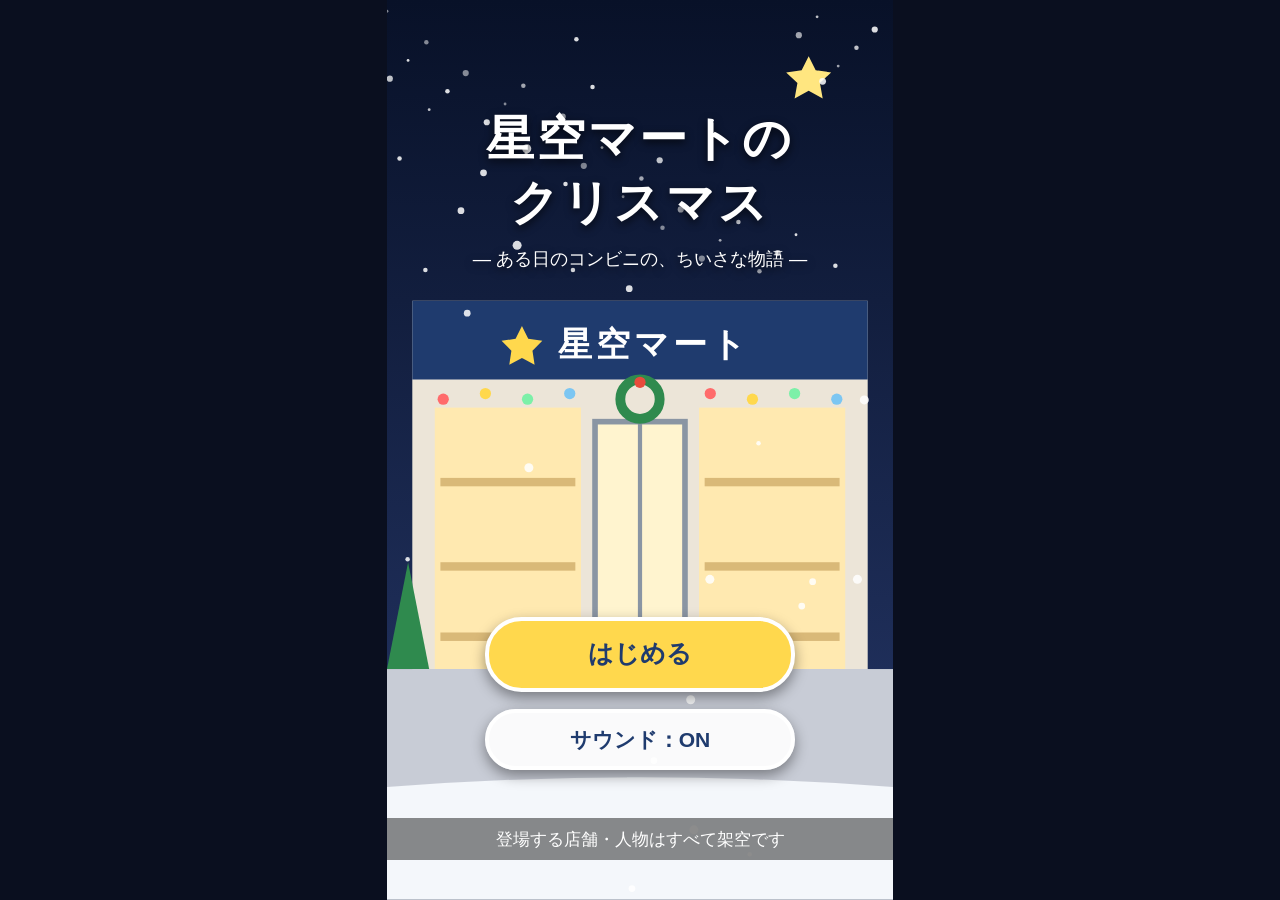
==== hoshizora-mart/index.html @ efe1dee8 "星空マートのクリスマス: retitle, fix face carry-over, add intro card and close-up screens - Retitle the game to" ====
<!DOCTYPE html>
<html lang="ja">
<head>
<meta charset="UTF-8">
<meta name="viewport" content="width=device-width, initial-scale=1.0, maximum-scale=1.0, user-scalable=no">
<title>星空マートのクリスマス</title>
<style>
  * { box-sizing: border-box; -webkit-tap-highlight-color: transparent; }
  html, body { margin: 0; height: 100%; background: #0a0f1f; overflow: hidden; }
  body {
    display: flex; align-items: center; justify-content: center;
    font-family: "Hiragino Maru Gothic ProN", "Hiragino Sans", "Noto Sans JP", "Yu Gothic", "Meiryo", sans-serif;
    -webkit-user-select: none; user-select: none; touch-action: manipulation;
  }
  /* 9:16 のステージ。--u は「ステージ幅360を1とした単位」 */
  #stage {
    position: relative; overflow: hidden; background: #000;
    width: var(--w, 360px); height: calc(var(--w, 360px) * 16 / 9);
    --u: calc(var(--w, 360px) / 360);
    color: #2a2a2a;
  }
  .layer { position: absolute; inset: 0; width: 100%; height: 100%; }
  svg.layer { display: block; }
  #chars g.ch { transition: opacity .25s, filter .25s; }
  #chars g.ch.dim { filter: brightness(.72); }
  #chars g.ch.enter { animation: chIn .35s ease-out; }
  @keyframes chIn { from { opacity: 0; transform: translateY(12px); } }
  #chars.shake { animation: shake .4s; }
  @keyframes shake { 0%,100%{transform:translateX(0)} 20%{transform:translateX(-6px)} 40%{transform:translateX(6px)} 60%{transform:translateX(-4px)} 80%{transform:translateX(4px)} }

  /* 上部ボタン */
  #topbar {
    position: absolute; top: calc(var(--u) * 8); right: calc(var(--u) * 8);
    display: flex; gap: calc(var(--u) * 6); z-index: 20;
  }
  .tbtn {
    font: inherit; font-size: calc(var(--u) * 12); font-weight: bold;
    padding: calc(var(--u) * 6) calc(var(--u) * 10); border-radius: calc(var(--u) * 14);
    border: calc(var(--u) * 2) solid rgba(255,255,255,.85); background: rgba(20,32,64,.72); color: #fff;
    cursor: pointer; white-space: nowrap;
  }
  .tbtn.off { opacity: .6; }

  /* 受け取りまでの時計 */
  #clock {
    position: absolute; top: calc(var(--u) * 8); left: calc(var(--u) * 8); z-index: 19;
    background: rgba(255,255,255,.94); border: calc(var(--u) * 3) solid #c0392b; border-radius: calc(var(--u) * 10);
    padding: calc(var(--u) * 4) calc(var(--u) * 10); text-align: center; display: none;
    box-shadow: 0 calc(var(--u) * 3) calc(var(--u) * 8) rgba(0,0,0,.35);
  }
  #clock .now { font-size: calc(var(--u) * 22); font-weight: bold; color: #222; line-height: 1.1; font-variant-numeric: tabular-nums; }
  #clock .left { font-size: calc(var(--u) * 11); color: #c0392b; font-weight: bold; white-space: nowrap; }
  #clock.tick { animation: tick .5s; }
  @keyframes tick { 50% { transform: scale(1.12); } }
  #clock.urgent { animation: urgent 1s infinite; }
  @keyframes urgent { 50% { background: #ffe1dc; } }

  /* テキストボックス */
  #textbox {
    position: absolute; left: calc(var(--u) * 10); right: calc(var(--u) * 10); bottom: calc(var(--u) * 12);
    height: calc(var(--u) * 168); z-index: 10;
    background: rgba(255,253,247,.96); border: calc(var(--u) * 3) solid #1f3b6e; border-radius: calc(var(--u) * 14);
    padding: calc(var(--u) * 22) calc(var(--u) * 16) calc(var(--u) * 12);
    box-shadow: 0 calc(var(--u) * 4) calc(var(--u) * 12) rgba(0,0,0,.35);
  }
  #name {
    position: absolute; top: calc(var(--u) * -16); left: calc(var(--u) * 12);
    background: #1f3b6e; color: #fff; font-weight: bold; font-size: calc(var(--u) * 14);
    padding: calc(var(--u) * 4) calc(var(--u) * 14); border-radius: calc(var(--u) * 10);
    max-width: calc(var(--u) * 300); white-space: nowrap; overflow: hidden;
  }
  #name:empty { display: none; }
  #text {
    font-size: calc(var(--u) * 15.5); line-height: 1.68; height: 100%; overflow: hidden;
    line-break: strict; overflow-wrap: anywhere; white-space: pre-wrap;
  }
  #text.narr { color: #3a3f55; }
  #next {
    position: absolute; right: calc(var(--u) * 12); bottom: calc(var(--u) * 8);
    width: 0; height: 0; border-left: calc(var(--u) * 7) solid transparent; border-right: calc(var(--u) * 7) solid transparent;
    border-top: calc(var(--u) * 10) solid #1f3b6e; animation: bob 1s infinite; display: none;
  }
  @keyframes bob { 50% { transform: translateY(calc(var(--u) * 4)); } }

  /* 選択肢 */
  #choices {
    position: absolute; inset: 0; z-index: 15; display: none;
    flex-direction: column; align-items: center; justify-content: center; gap: calc(var(--u) * 16);
    background: rgba(10,15,31,.45); padding-bottom: calc(var(--u) * 150);
  }
  .choice {
    font: inherit; font-size: calc(var(--u) * 16); font-weight: bold; width: calc(var(--u) * 290);
    padding: calc(var(--u) * 14) calc(var(--u) * 12); border-radius: calc(var(--u) * 14);
    background: #fffdf7; color: #1f3b6e; border: calc(var(--u) * 3) solid #1f3b6e; cursor: pointer;
    box-shadow: 0 calc(var(--u) * 4) 0 #1f3b6e;
  }
  .choice:active { transform: translateY(calc(var(--u) * 3)); box-shadow: 0 calc(var(--u) * 1) 0 #1f3b6e; }
  .choice-q {
    color: #fff; font-size: calc(var(--u) * 14); font-weight: bold; text-shadow: 0 1px 3px #000;
    width: calc(var(--u) * 300); text-align: center;
  }

  /* 幕タイトル・エンド */
  #card {
    position: absolute; inset: 0; z-index: 16; display: none;
    flex-direction: column; align-items: center; justify-content: center; text-align: center;
    background: radial-gradient(circle at 50% 40%, #22345f, #0a0f1f 75%); color: #fff;
  }
  #card .act { font-size: calc(var(--u) * 30); font-weight: bold; letter-spacing: .2em; }
  #card .sub { margin-top: calc(var(--u) * 14); font-size: calc(var(--u) * 16); color: #ffe39a; width: calc(var(--u) * 320); }
  #card .hint { position: absolute; bottom: calc(var(--u) * 40); font-size: calc(var(--u) * 12); color: #aab; }
  #card .star { font-size: calc(var(--u) * 26); color: #ffd84d; margin-bottom: calc(var(--u) * 12); }
  #card .btn { margin-top: calc(var(--u) * 30); }
  #card .tag { width: calc(var(--u) * 220); margin-bottom: calc(var(--u) * 26); }
  #card .intro { font-size: calc(var(--u) * 19); font-weight: bold; width: calc(var(--u) * 320); line-height: 1.6; }
  #view.enter { animation: viewIn .3s ease-out; }
  @keyframes viewIn { from { opacity: 0; transform: scale(.96); } }

  /* タイトル画面 */
  #title { position: absolute; inset: 0; z-index: 30; display: flex; flex-direction: column; align-items: center; }
  #title .logo {
    margin-top: calc(var(--u) * 70); text-align: center; color: #fff;
    text-shadow: 0 calc(var(--u) * 2) calc(var(--u) * 6) rgba(0,0,0,.7);
  }
  #title .logo .small { font-size: calc(var(--u) * 15); color: #ffe39a; letter-spacing: .1em; }
  #title .logo .big { font-size: calc(var(--u) * 34); font-weight: bold; margin-top: calc(var(--u) * 6); letter-spacing: .06em; }
  #title .logo .tag { font-size: calc(var(--u) * 13); margin-top: calc(var(--u) * 8); }
  #title .menu { position: absolute; bottom: calc(var(--u) * 92); display: flex; flex-direction: column; gap: calc(var(--u) * 12); align-items: center; }
  .btn {
    font: inherit; font-size: calc(var(--u) * 18); font-weight: bold; width: calc(var(--u) * 220);
    padding: calc(var(--u) * 12); border-radius: calc(var(--u) * 26);
    background: #ffd84d; color: #1f3b6e; border: calc(var(--u) * 3) solid #fff; cursor: pointer;
    box-shadow: 0 calc(var(--u) * 4) calc(var(--u) * 10) rgba(0,0,0,.4);
  }
  .btn.sub { background: rgba(255,255,255,.9); font-size: calc(var(--u) * 15); padding: calc(var(--u) * 9); }
  #title .notice {
    position: absolute; bottom: calc(var(--u) * 28); left: 0; right: 0; text-align: center;
    color: #fff; font-size: calc(var(--u) * 12); background: rgba(0,0,0,.45); padding: calc(var(--u) * 7) 0;
  }

  /* ログ・メニュー */
  .overlay {
    position: absolute; inset: 0; z-index: 40; display: none;
    background: rgba(10,15,31,.98); color: #fff; flex-direction: column;
  }
  .overlay.show { display: flex; }
  .ov-head {
    display: flex; justify-content: space-between; align-items: center;
    padding: calc(var(--u) * 14) calc(var(--u) * 16); font-size: calc(var(--u) * 17); font-weight: bold;
    border-bottom: 1px solid rgba(255,255,255,.25);
  }
  #logList { flex: 1; overflow-y: auto; padding: calc(var(--u) * 10) calc(var(--u) * 16) calc(var(--u) * 30); -webkit-overflow-scrolling: touch; }
  .log-item { padding: calc(var(--u) * 8) 0; border-bottom: 1px dashed rgba(255,255,255,.15); font-size: calc(var(--u) * 14); line-height: 1.6; overflow-wrap: anywhere; }
  .log-item .who { color: #ffd84d; font-weight: bold; font-size: calc(var(--u) * 12); }
  .log-item.narr { color: #c9d0e6; }
  .log-item.pick { color: #8fe3b0; font-weight: bold; }
  #menuBox { flex: 1; display: flex; flex-direction: column; align-items: center; justify-content: center; gap: calc(var(--u) * 18); }
</style>
</head>
<body>
<div id="stage">
  <svg id="bg" class="layer" viewBox="0 0 360 640" preserveAspectRatio="xMidYMid slice"></svg>
  <svg id="chars" class="layer" viewBox="0 0 360 640" preserveAspectRatio="xMidYMid slice"></svg>
  <svg id="view" class="layer" viewBox="0 0 360 640" preserveAspectRatio="xMidYMid slice" style="display:none"></svg>

  <div id="clock"><div class="now">--:--</div><div class="left">受け取り 19:00 まで</div></div>

  <div id="topbar">
    <button class="tbtn" id="btnLog">ログ</button>
    <button class="tbtn" id="btnMenu">メニュー</button>
    <button class="tbtn" id="btnSound">音 ON</button>
  </div>

  <div id="textbox"><div id="name"></div><div id="text"></div><div id="next"></div></div>
  <div id="choices"></div>
  <div id="card"></div>

  <div id="title">
    <div class="logo">
      <div class="big">星空マートの<br>クリスマス</div>
      <div class="tag">— ある日のコンビニの、ちいさな物語 —</div>
    </div>
    <div class="menu">
      <button class="btn" id="btnStart">はじめる</button>
      <button class="btn sub" id="btnSoundTitle">サウンド：ON</button>
    </div>
    <div class="notice">登場する店舗・人物はすべて架空です</div>
  </div>

  <div class="overlay" id="logView">
    <div class="ov-head"><span>会話ログ</span><button class="tbtn" id="btnLogClose">閉じる</button></div>
    <div id="logList"></div>
  </div>
  <div class="overlay" id="menuView">
    <div class="ov-head"><span>メニュー</span><button class="tbtn" id="btnMenuClose">閉じる</button></div>
    <div id="menuBox">
      <button class="btn" id="btnRestart">最初から</button>
      <button class="btn" id="btnToTitle">タイトルへ</button>
    </div>
  </div>
</div>

<script>
'use strict';
/* =========================================================
   サウンド（WebAudio）。使えない環境では何もしない。
   ========================================================= */
const Sound = (() => {
  let ctx = null, master = null, bgmBus = null, sfxBus = null;
  let enabled = true, cur = null, timer = null, nextT = 0, step = 0;
  const mtof = m => 440 * Math.pow(2, (m - 69) / 12);

  function init() {
    try {
      if (!ctx) {
        const AC = window.AudioContext || window.webkitAudioContext;
        if (!AC) return;
        ctx = new AC();
        master = ctx.createGain(); master.gain.value = enabled ? 0.8 : 0; master.connect(ctx.destination);
        bgmBus = ctx.createGain(); bgmBus.gain.value = 0.32; bgmBus.connect(master);
        sfxBus = ctx.createGain(); sfxBus.gain.value = 0.6; sfxBus.connect(master);
      }
      if (ctx.state === 'suspended') ctx.resume().catch(() => {});
    } catch (e) { ctx = null; }
  }
  function tone(f, t, dur, type, vol, bus, slide) {
    if (!ctx) return;
    try {
      const o = ctx.createOscillator(), g = ctx.createGain();
      o.type = type || 'sine'; o.frequency.setValueAtTime(f, t);
      if (slide) o.frequency.exponentialRampToValueAtTime(Math.max(30, f * slide), t + dur);
      g.gain.setValueAtTime(0.0001, t);
      g.gain.exponentialRampToValueAtTime(vol || 0.2, t + 0.008);
      g.gain.exponentialRampToValueAtTime(0.0001, t + dur);
      o.connect(g); g.connect(bus || sfxBus); o.start(t); o.stop(t + dur + 0.05);
    } catch (e) {}
  }
  // ベル風の音（基音＋倍音）
  function bell(m, t, dur, vol, bus) {
    tone(mtof(m), t, dur, 'sine', vol, bus);
    tone(mtof(m) * 2.01, t, dur * 0.5, 'sine', vol * 0.35, bus);
  }

  /* BGM：8分音符単位のループ。mel=メロディ, bass=ベース（MIDI番号, null=休符） */
  const C = 60;
  const BGM = {
    title: { bpm: 84, inst: 'bell',
      mel:  [76,79,84,79, 76,79,84,79, 76,81,84,81, 76,81,84,81, 77,81,84,81, 74,77,81,77, 74,79,83,79, 71,74,79,74],
      bass: [48,null,null,null,55,null,null,null, 45,null,null,null,52,null,null,null, 41,null,null,null,50,null,null,null, 43,null,null,null,47,null,null,null] },
    shop: { bpm: 112, inst: 'pluck',
      mel:  [72,null,76,79, 77,76,74,null, 72,null,76,79, 81,null,79,null, 77,null,81,84, 83,81,79,null, 77,76,74,72, 74,null,null,null],
      bass: [48,null,55,null,48,null,55,null, 45,null,52,null,45,null,52,null, 41,null,48,null,41,null,48,null, 43,null,50,null,43,null,47,null] },
    busy: { bpm: 140, inst: 'pluck',
      mel:  [79,77,76,77, 79,null,79,null, 77,76,74,76, 77,null,77,null, 76,74,72,74, 76,79,84,null, 83,81,79,77, 76,74,72,null],
      bass: [48,55,48,55,48,55,48,55, 43,50,43,50,43,50,43,50, 45,52,45,52,41,48,41,48, 43,50,43,50,48,55,48,null] },
    tense: { bpm: 96, inst: 'tick',
      mel:  [81,null,null,null,null,null,80,null, 81,null,null,null,null,null,76,null, 77,null,null,null,null,null,76,null, 74,null,null,null,76,null,null,null],
      bass: [45,45,45,45,45,45,45,45, 41,41,41,41,41,41,41,41, 38,38,38,38,38,38,38,38, 40,40,40,40,40,40,40,40] },
    eve: { bpm: 76, inst: 'bell',
      mel:  [76,null,79,81, 79,null,76,null, 74,null,72,74, 76,null,null,null, 77,null,81,84, 83,null,81,79, 77,null,74,76, 72,null,null,null],
      bass: [48,null,55,null,52,null,55,null, 43,null,50,null,48,null,55,null, 41,null,48,null,45,null,52,null, 43,null,50,null,48,null,55,null] }
  };
  function playStep(b, i, t, len) {
    const m = b.mel[i % b.mel.length], ba = b.bass[i % b.bass.length];
    if (m != null) {
      if (b.inst === 'bell') bell(m, t, len * 3, 0.16, bgmBus);
      else if (b.inst === 'tick') tone(mtof(m), t, len * 1.5, 'triangle', 0.10, bgmBus);
      else tone(mtof(m), t, len * 1.2, 'triangle', 0.16, bgmBus);
    }
    if (ba != null) {
      if (b.inst === 'tick') tone(mtof(ba), t, len * 0.6, 'square', 0.05, bgmBus);
      else tone(mtof(ba), t, len * 1.8, 'sine', 0.22, bgmBus);
    }
  }
  function sched() {
    if (!ctx || !cur) return;
    const b = BGM[cur], len = 60 / b.bpm / 2;
    while (nextT < ctx.currentTime + 0.2) { playStep(b, step, nextT, len); step++; nextT += len; }
  }
  function bgm(name) {
    if (name === cur) return;
    cur = name || null; step = 0;
    if (timer) { clearInterval(timer); timer = null; }
    if (!ctx || !cur) return;
    nextT = ctx.currentTime + 0.1;
    timer = setInterval(sched, 40);
  }
  function se(name) {
    if (!ctx || !enabled) return;
    const t = ctx.currentTime + 0.01;
    switch (name) {
      case 'click': tone(1046, t, 0.06, 'sine', 0.15); break;
      case 'door': bell(88, t, 0.6, 0.22); bell(84, t + 0.32, 0.9, 0.22); break;
      case 'beep': tone(1760, t, 0.08, 'square', 0.06); break;
      case 'ok': tone(1318, t, 0.09, 'square', 0.06); tone(1760, t + 0.11, 0.16, 'square', 0.06); break;
      case 'phone':
        for (let r = 0; r < 2; r++) for (let k = 0; k < 10; k++)
          tone(k % 2 ? 1320 : 1100, t + r * 0.7 + k * 0.045, 0.045, 'triangle', 0.10);
        break;
      case 'shock': tone(220, t, 0.6, 'sawtooth', 0.12, null, 0.35); tone(110, t, 0.7, 'sine', 0.25, null, 0.5); break;
      case 'bell': [84, 88, 91, 96].forEach((m, k) => bell(m, t + k * 0.09, 0.8, 0.14)); break;
      case 'car': tone(90, t, 0.9, 'sawtooth', 0.06, null, 1.6); break;
    }
  }
  function setEnabled(v) {
    enabled = v;
    if (master) try { master.gain.setTargetAtTime(v ? 0.8 : 0, ctx.currentTime, 0.05); } catch (e) {}
  }
  return { init, bgm, se, setEnabled, get enabled() { return enabled; } };
})();

/* =========================================================
   絵（SVG）。キャラクターは丸い頭＋丸みのある胴体の人形。
   ========================================================= */
const ART = (() => {
  const INK = '#2b2b2b';
  // 表情：目と口だけ。（焦りのみ汗のしずくを添える）
  function face(f) {
    const E = (x, r) => `<circle cx="${x}" cy="-6" r="${r}" fill="${INK}"/>`;
    const W = (x, r, p) => `<circle cx="${x}" cy="-6" r="${r}" fill="#fff" stroke="${INK}" stroke-width="2.5"/><circle cx="${x}" cy="-5" r="${p}" fill="${INK}"/>`;
    switch (f) {
      case 'smile': return `<path d="M-26,-4 Q-18,-14 -10,-4 M10,-4 Q18,-14 26,-4" fill="none" stroke="${INK}" stroke-width="4" stroke-linecap="round"/>
        <path d="M-13,11 Q0,30 13,11 Z" fill="#c4544c" stroke="${INK}" stroke-width="2.5" stroke-linejoin="round"/>`;
      case 'aseri': return W(-18, 8, 3) + W(18, 8, 3) +
        `<path d="M-12,18 l4,-4 l4,4 l4,-4 l4,4 l4,-4 l4,4" fill="none" stroke="${INK}" stroke-width="3" stroke-linecap="round" stroke-linejoin="round"/>
         <path d="M44,-30 q-8,12 -6,16 a6,6 0 0 0 12,0 q2,-4 -6,-16 Z" fill="#8fd3ff" stroke="#3b8fc4" stroke-width="1.5"/>`;
      case 'komari': return `<ellipse cx="-18" cy="-3" rx="5" ry="4.5" fill="${INK}"/><ellipse cx="18" cy="-3" rx="5" ry="4.5" fill="${INK}"/>
        <path d="M-10,20 Q0,12 10,20" fill="none" stroke="${INK}" stroke-width="3.5" stroke-linecap="round"/>`;
      case 'naki': return `<path d="M-26,-8 Q-18,0 -10,-8 M10,-8 Q18,0 26,-8" fill="none" stroke="${INK}" stroke-width="4" stroke-linecap="round"/>
        <rect x="-21" y="-3" width="6" height="22" rx="3" fill="#7cc6f2"/><rect x="15" y="-3" width="6" height="22" rx="3" fill="#7cc6f2"/>
        <path d="M-11,22 Q0,8 11,22 Z" fill="#c4544c" stroke="${INK}" stroke-width="2.5" stroke-linejoin="round"/>`;
      case 'odoroki': return W(-18, 9, 3.5) + W(18, 9, 3.5) +
        `<ellipse cx="0" cy="17" rx="6.5" ry="8.5" fill="#c4544c" stroke="${INK}" stroke-width="2.5"/>`;
      default: return E(-18, 5.5) + E(18, 5.5) +
        `<path d="M-8,14 Q0,20 8,14" fill="none" stroke="${INK}" stroke-width="3.5" stroke-linecap="round"/>`;
    }
  }
  const UNI = '#2b7f8e', UNI_D = '#1f6170';
  // 制服（星空マートのベスト）
  const uniform = (tag) => `<rect x="-55" y="-215" width="110" height="138" rx="30" fill="#fdfdfd"/>
    <path d="M-55,-185 Q-55,-215 -25,-215 L-12,-215 L-6,-150 L6,-150 L12,-215 L25,-215 Q55,-215 55,-185 L55,-107 Q55,-77 25,-77 L-25,-77 Q-55,-77 -55,-107 Z" fill="${UNI}"/>
    <path d="M-34,-176 l3,6 6,1 -4.5,4 1,6 -5.5,-3 -5.5,3 1,-6 -4.5,-4 6,-1 Z" fill="#ffd84d"/>
    ${tag ? `<rect x="10" y="-182" width="34" height="16" rx="4" fill="#fff"/><text x="27" y="-170" font-size="11" text-anchor="middle" font-weight="bold" fill="${UNI_D}">${tag}</text>` : ''}`;
  const C = {
    senpai: { skin: '#f1c7a0', name: '先輩',
      body: () => uniform(''), sleeve: UNI, pants: '#3b3f4a',
      hair: `<path d="M-57,-266 C-62,-334 62,-334 57,-266 C50,-290 30,-300 4,-296 C-20,-300 -46,-292 -57,-266 Z" fill="#4a3426"/>
             <path d="M4,-296 C12,-286 30,-282 48,-284" fill="none" stroke="#33231a" stroke-width="3" stroke-linecap="round"/>` },
    min: { skin: '#e2b48a', name: 'ミン',
      body: () => uniform('ミン') + `<rect x="14" y="-162" width="26" height="12" rx="3" fill="#ffd84d"/><text x="27" y="-153" font-size="7.5" text-anchor="middle" font-weight="bold" fill="#5a4a00">研修中</text>`, sleeve: UNI, pants: '#3b3f4a',
      hair: `<path d="M-58,-262 C-64,-338 64,-338 58,-262 C54,-276 50,-284 44,-288 C36,-280 28,-282 22,-292 C14,-282 4,-284 -2,-294 C-10,-282 -22,-284 -28,-292 C-34,-282 -46,-282 -58,-262 Z" fill="#1d1d24"/>` },
    tencho: { skin: '#efc196', name: '店長',
      body: () => uniform('店長'), sleeve: UNI, pants: '#2f333c',
      hair: `<path d="M-57,-268 C-60,-322 60,-322 57,-268 C52,-284 44,-294 30,-300 C10,-306 -10,-306 -30,-300 C-44,-294 -52,-284 -57,-268 Z" fill="#8a8d93"/>` },
    chiku: { skin: '#eabf98', name: '地区担当',
      body: () => `<rect x="-55" y="-215" width="110" height="138" rx="30" fill="#2c3e66"/>
        <path d="M-16,-215 L0,-170 L16,-215 Z" fill="#fff"/><path d="M-4,-205 L4,-205 L6,-160 L0,-152 L-6,-160 Z" fill="#c0392b"/>
        <rect x="18" y="-190" width="22" height="5" rx="2" fill="#dfe6f2"/>`,
      sleeve: '#2c3e66', pants: '#24324f',
      hair: `<path d="M-57,-266 C-60,-330 60,-330 57,-266 C50,-292 20,-304 -10,-300 C-34,-296 -50,-286 -57,-266 Z" fill="#2a221d"/>` },
    owner: { skin: '#f3cfae', name: 'オーナー',
      body: () => `<rect x="-58" y="-215" width="116" height="140" rx="32" fill="#d23a3a"/>
        <rect x="-8" y="-215" width="16" height="140" fill="#fff" opacity=".95"/>
        <rect x="-58" y="-112" width="116" height="16" fill="#2b2b2b"/><rect x="-12" y="-114" width="24" height="20" rx="3" fill="#ffd84d"/>`,
      sleeve: '#d23a3a', cuff: '#fff', pants: '#d23a3a',
      // 白いひげは口の下（あご）だけ
      under: `<path d="M-50,-250 C-52,-200 -20,-188 0,-188 C20,-188 52,-200 50,-250 C40,-226 20,-222 0,-222 C-20,-222 -40,-226 -50,-250 Z" fill="#fafafa" stroke="#ddd" stroke-width="2"/>`,
      hair: `<path d="M-60,-292 C-50,-350 30,-366 70,-330 C80,-322 84,-306 82,-290 L60,-298 Z" fill="#d23a3a"/>
             <circle cx="84" cy="-288" r="11" fill="#fff"/>
             <rect x="-62" y="-306" width="124" height="22" rx="11" fill="#fff"/>` },
    parent: { skin: '#f2c8a4', name: 'お客さん',
      body: () => `<rect x="-55" y="-215" width="110" height="138" rx="30" fill="#c9a77c"/>
        <rect x="-40" y="-222" width="80" height="22" rx="11" fill="#b8423e"/><rect x="18" y="-206" width="16" height="40" rx="7" fill="#b8423e"/>
        <circle cx="0" cy="-160" r="4" fill="#8a6a45"/><circle cx="0" cy="-130" r="4" fill="#8a6a45"/>`,
      sleeve: '#c9a77c', pants: '#55505a',
      hair: `<path d="M-60,-240 C-70,-340 70,-340 60,-240 C58,-262 54,-282 44,-292 C20,-300 -20,-300 -44,-292 C-54,-282 -58,-262 -60,-240 Z" fill="#6b4630"/>` },
    child: { skin: '#f6d2b0', name: '子ども', scale: 0.74,
      body: () => `<rect x="-55" y="-215" width="110" height="138" rx="30" fill="#f2b632"/>
        <circle cx="-2" cy="-170" r="5" fill="#fff"/><circle cx="-2" cy="-140" r="5" fill="#fff"/>`,
      sleeve: '#f2b632', pants: '#4f6fa8',
      hair: `<path d="M-58,-276 C-58,-342 58,-342 58,-276 Z" fill="#3e9b6a"/>
             <rect x="-60" y="-288" width="120" height="18" rx="9" fill="#fff" opacity=".9"/>
             <circle cx="0" cy="-334" r="13" fill="#fff"/>` }
  };
  function doll(id, f) {
    const c = C[id];
    const cuff = c.cuff ? `<rect x="-80" y="-128" width="30" height="12" rx="6" fill="${c.cuff}"/><rect x="50" y="-128" width="30" height="12" rx="6" fill="${c.cuff}"/>` : '';
    return `
      <rect x="-40" y="-92" width="34" height="92" rx="16" fill="${c.pants}"/>
      <rect x="6" y="-92" width="34" height="92" rx="16" fill="${c.pants}"/>
      <rect x="-80" y="-206" width="30" height="96" rx="15" fill="${c.sleeve}"/>
      <rect x="50" y="-206" width="30" height="96" rx="15" fill="${c.sleeve}"/>
      ${cuff}
      <circle cx="-65" cy="-106" r="16" fill="${c.skin}"/><circle cx="65" cy="-106" r="16" fill="${c.skin}"/>
      ${c.body()}
      <ellipse cx="0" cy="-266" rx="57" ry="53" fill="${c.skin}"/>
      ${c.under || ''}
      <g transform="translate(0,-262)">${face(f)}</g>
      ${c.hair}`;
  }

  /* ---------- 背景 ---------- */
  const deco = `<path d="M0,72 Q45,96 90,72 T180,72 T270,72 T360,72" fill="none" stroke="#2f8a4e" stroke-width="9" stroke-linecap="round"/>
    ${[20, 70, 120, 170, 220, 270, 320].map((x, i) => `<circle cx="${x}" cy="${78 + (i % 2) * 8}" r="6" fill="${['#e74c3c', '#ffd84d', '#ffffff'][i % 3]}"/>`).join('')}`;
  const banner = `<rect x="0" y="0" width="360" height="58" fill="#1f3b6e"/>
    <path d="M22,18 l4,8 9,1 -6.5,6 1.5,9 -8,-4.5 -8,4.5 1.5,-9 -6.5,-6 9,-1 Z" fill="#ffd84d"/>
    <text x="40" y="37" font-size="17" font-weight="bold" fill="#fff" letter-spacing="1">星空マート</text>`;
  function products(y) {
    let s = '', x = 22, k = 0;
    const cols = ['#e86a5a', '#f2b632', '#5aa9e6', '#7cc47c', '#c88fd8', '#f5f0e6', '#ff9f6b'];
    while (x < 330) { const w = 18 + (k * 7) % 14, h = 26 + (k * 11) % 20; s += `<rect x="${x}" y="${y - h}" width="${w}" height="${h}" rx="3" fill="${cols[k % cols.length]}"/>`; x += w + 4; k++; }
    return s;
  }
  const BG = {
    register: () => `<rect width="360" height="640" fill="#f3ede2"/>${banner}
      <rect x="0" y="110" width="360" height="250" fill="#e4dacb"/>
      ${[170, 240, 310].map(y => products(y) + `<rect x="14" y="${y}" width="332" height="7" fill="#a8957a"/>`).join('')}
      ${deco}
      <rect x="20" y="96" width="98" height="64" rx="6" fill="#fff" stroke="#c0392b" stroke-width="3"/>
      <text x="69" y="118" font-size="11" font-weight="bold" fill="#c0392b" text-anchor="middle">クリスマスケーキ</text>
      <text x="69" y="134" font-size="11" font-weight="bold" fill="#1f3b6e" text-anchor="middle">ご予約受付中</text>
      <rect x="54" y="140" width="30" height="14" rx="3" fill="#f7e1e1"/><rect x="66" y="134" width="6" height="7" fill="#e74c3c"/>
      <rect x="0" y="360" width="360" height="280" fill="#d8cfc0"/>
      ${[0, 60, 120, 180, 240, 300].map(x => `<line x1="${x}" y1="360" x2="${x}" y2="640" stroke="#cbc1b0" stroke-width="2"/>`).join('')}
      <rect x="0" y="418" width="360" height="222" fill="#3a5683"/><rect x="0" y="406" width="360" height="18" rx="4" fill="#cdb894"/>
      <rect x="230" y="352" width="96" height="56" rx="8" fill="#5b6270"/><rect x="240" y="360" width="56" height="30" rx="4" fill="#9fe0c8"/>
      <rect x="302" y="362" width="16" height="36" rx="4" fill="#3d434f"/>`,
    shelf: () => `<rect width="360" height="640" fill="#efe7d8"/>${banner}${deco}
      <rect x="40" y="104" width="280" height="40" rx="8" fill="#c0392b"/>
      <text x="180" y="131" font-size="18" font-weight="bold" fill="#fff" text-anchor="middle">ご予約品 お渡し棚</text>
      <rect x="30" y="150" width="300" height="300" rx="6" fill="#b48c62"/><rect x="40" y="160" width="280" height="280" fill="#f7f1e6"/>
      ${[240, 330, 420].map(y => `<rect x="36" y="${y}" width="288" height="10" fill="#b48c62"/>`).join('')}
      ${[[50, 240], [140, 240], [230, 240], [50, 330], [230, 330], [50, 420], [140, 420], [230, 420]].map(([x, y], i) =>
        `<rect x="${x + 4}" y="${y - 64}" width="78" height="62" rx="4" fill="#fff" stroke="#d7cdbd" stroke-width="2"/>
         <rect x="${x + 39}" y="${y - 64}" width="8" height="62" fill="#e74c3c"/><rect x="${x + 4}" y="${y - 38}" width="78" height="8" fill="#e74c3c"/>
         <rect x="${x + 10}" y="${y - 16}" width="30" height="11" fill="#ffd84d"/><text x="${x + 25}" y="${y - 7}" font-size="8" text-anchor="middle" fill="#333">No.${12 + i}</text>`).join('')}
      <rect x="146" y="268" width="74" height="58" rx="4" fill="none" stroke="#c0392b" stroke-width="3" stroke-dasharray="7 5"/>
      <rect x="150" y="300" width="66" height="22" rx="3" fill="#fff" stroke="#c0392b" stroke-width="2"/>
      <text x="183" y="315" font-size="8.5" font-weight="bold" text-anchor="middle" fill="#c0392b">アレルギー対応</text>
      <rect x="0" y="450" width="360" height="190" fill="#d8cfc0"/>`,
    backyard: () => `<rect width="360" height="640" fill="#cfd6df"/>
      <rect x="0" y="0" width="360" height="40" fill="#b5bfcb"/>
      <rect x="18" y="70" width="120" height="84" rx="4" fill="#fff" stroke="#8a95a3" stroke-width="3"/>
      <text x="78" y="92" font-size="12" font-weight="bold" fill="#1f3b6e" text-anchor="middle">シフト表</text>
      ${[104, 118, 132, 146].map(y => `<line x1="30" y1="${y}" x2="126" y2="${y}" stroke="#c3cbd5" stroke-width="2"/>`).join('')}
      <rect x="250" y="70" width="40" height="64" rx="6" fill="#eef1f4" stroke="#8a95a3" stroke-width="2"/><rect x="258" y="80" width="24" height="20" rx="3" fill="#9fb3c8"/>
      <path d="M262,108 h16 v8 h-16 Z" fill="#5b6270"/><path d="M262,134 q-10,30 6,60" fill="none" stroke="#5b6270" stroke-width="3"/>
      <rect x="160" y="180" width="190" height="200" fill="#9aa5b2"/>
      ${[230, 300, 370].map(y => `<rect x="160" y="${y}" width="190" height="8" fill="#6f7b88"/>`).join('')}
      ${[[170, 230, 60, 44], [236, 230, 50, 36], [292, 230, 52, 48], [170, 300, 80, 52], [256, 300, 86, 40], [176, 370, 66, 50], [250, 370, 90, 44]].map(([x, y, w, h]) =>
        `<rect x="${x}" y="${y - h}" width="${w}" height="${h}" rx="2" fill="#d4a86a"/><rect x="${x + w / 2 - 6}" y="${y - h}" width="12" height="${h}" fill="#c2965a"/>`).join('')}
      <rect x="0" y="390" width="360" height="250" fill="#a7b0ba"/>
      <rect x="10" y="300" width="150" height="16" rx="4" fill="#8b6a48"/><rect x="20" y="316" width="10" height="90" fill="#6f533a"/><rect x="140" y="316" width="10" height="90" fill="#6f533a"/>
      <rect x="40" y="238" width="78" height="54" rx="5" fill="#3d434f"/><rect x="46" y="244" width="66" height="40" rx="3" fill="#9fe0c8"/><rect x="72" y="292" width="14" height="8" fill="#3d434f"/>
      <rect x="20" y="284" width="40" height="16" rx="2" fill="#e85d4f"/><text x="40" y="296" font-size="7" fill="#fff" text-anchor="middle">カタログ</text>`,
    storefront: () => `<defs><linearGradient id="sky" x1="0" y1="0" x2="0" y2="1"><stop offset="0" stop-color="#081128"/><stop offset="1" stop-color="#26386a"/></linearGradient></defs>
      <rect width="360" height="640" fill="url(#sky)"/>
      ${Array.from({ length: 34 }, (_, i) => `<circle cx="${(i * 97) % 360}" cy="${(i * 53) % 190 + 8}" r="${1 + (i % 3) * 0.6}" fill="#fff" opacity="${0.5 + (i % 4) * 0.12}"/>`).join('')}
      <path d="M300,40 l5,10 11,1.5 -8,7.5 2,11 -10,-5.5 -10,5.5 2,-11 -8,-7.5 11,-1.5 Z" fill="#ffe680"/>
      <rect x="18" y="214" width="324" height="356" fill="#ece5d8"/>
      <rect x="18" y="214" width="324" height="56" fill="#1f3b6e"/>
      <path d="M96,232 l4.5,9 10,1.5 -7,7 1.5,10 -9,-4.8 -9,4.8 1.5,-10 -7,-7 10,-1.5 Z" fill="#ffd84d"/>
      <text x="190" y="253" font-size="24" font-weight="bold" fill="#fff" text-anchor="middle" letter-spacing="3">星空マート</text>
      <rect x="34" y="290" width="104" height="186" fill="#ffe9b0"/><rect x="222" y="290" width="104" height="186" fill="#ffe9b0"/>
      ${[340, 400, 450].map(y => `<rect x="38" y="${y}" width="96" height="6" fill="#d9b978"/><rect x="226" y="${y}" width="96" height="6" fill="#d9b978"/>`).join('')}
      <rect x="148" y="300" width="64" height="176" fill="#fff4cf" stroke="#8a95a3" stroke-width="4"/><line x1="180" y1="300" x2="180" y2="476" stroke="#8a95a3" stroke-width="3"/>
      <circle cx="180" cy="284" r="14" fill="none" stroke="#2f8a4e" stroke-width="7"/><circle cx="180" cy="272" r="4" fill="#e74c3c"/>
      ${[[40, 284], [70, 280], [100, 284], [130, 280], [230, 280], [260, 284], [290, 280], [320, 284]].map(([x, y], i) => `<circle cx="${x}" cy="${y}" r="4" fill="${['#ff6b6b', '#ffd84d', '#7cf0a8', '#7cc6f2'][i % 4]}"/>`).join('')}
      <path d="M-6,640 L-6,560 Q180,540 366,560 L366,640 Z" fill="#f4f7fb"/>
      <rect x="0" y="476" width="360" height="94" fill="#c8ccd6"/><path d="M0,560 Q180,546 360,560 L360,640 L0,640 Z" fill="#f4f7fb"/>
      <g><path d="M0,476 L30,476 L15,400 Z" fill="#2f8a4e"/></g>
      <g fill="#fff">${Array.from({ length: 26 }, (_, i) => {
        const x = (i * 41) % 360, d = 6 + (i % 5) * 1.5, b = -((i * 0.7) % d);
        return `<circle cx="${x}" cy="-10" r="${1.6 + (i % 3) * 0.8}" opacity=".85"><animate attributeName="cy" from="-10" to="650" dur="${d}s" begin="${b}s" repeatCount="indefinite"/><animate attributeName="cx" values="${x};${x + 12};${x}" dur="${d / 2}s" begin="${b}s" repeatCount="indefinite"/></circle>`;
      }).join('')}</g>`,
    black: () => `<rect width="360" height="640" fill="#0a0f1f"/>`
  };
  /* ---------- 名札（導入カード） ---------- */
  const nameTag = `<rect x="6" y="6" width="208" height="98" rx="14" fill="#fff" stroke="${UNI}" stroke-width="4"/>
    <path d="M6,20 Q6,6 20,6 L200,6 Q214,6 214,20 L214,44 L6,44 Z" fill="${UNI}"/>
    <path d="M44,13 l4,8 9,1.2 -6.5,6.3 1.5,9 -8,-4.3 -8,4.3 1.5,-9 -6.5,-6.3 9,-1.2 Z" fill="#ffd84d"/>
    <text x="122" y="33" font-size="20" font-weight="bold" fill="#fff" text-anchor="middle" letter-spacing="2">星空マート</text>
    <line x1="30" y1="82" x2="190" y2="82" stroke="#c9d3d6" stroke-width="2"/>`;

  /* ---------- 大きく見せる画面（申込書・レジの予約入力） ---------- */
  const desk = `<defs><linearGradient id="desk" x1="0" y1="0" x2="0" y2="1"><stop offset="0" stop-color="#c79a68"/><stop offset="1" stop-color="#a8794a"/></linearGradient></defs>
    <rect width="360" height="640" fill="url(#desk)"/>
    ${[110, 230, 350, 470].map(y => `<path d="M0,${y} Q180,${y - 10} 360,${y + 6}" fill="none" stroke="#b5875a" stroke-width="2" opacity=".6"/>`).join('')}`;
  const formRows = ['商品番号', '商品名', '受け取り日', '受け取り時間', 'お名前', 'お電話番号'];
  const posFrame = inner => `<rect width="360" height="640" fill="#2a3040"/>
    <rect x="16" y="58" width="328" height="392" rx="20" fill="#4a5163"/>
    <rect x="30" y="72" width="300" height="350" rx="8" fill="#f4f8f7"/>
    <circle cx="180" cy="436" r="6" fill="#6d7488"/>${inner}`;
  const VIEW = {
    form: () => `${desk}
      <g transform="rotate(-2 180 260)">
        <rect x="34" y="74" width="296" height="378" rx="4" fill="#000" opacity=".18"/>
        <rect x="28" y="66" width="296" height="378" rx="4" fill="#fffef9"/>
        <path d="M40,82 l3,6 6.5,1 -4.7,4.5 1.1,6.5 -5.9,-3 -5.9,3 1.1,-6.5 -4.7,-4.5 6.5,-1 Z" fill="#e0b400"/>
        <text x="54" y="96" font-size="11" font-weight="bold" fill="${UNI_D}">星空マート</text>
        <text x="176" y="128" font-size="17" font-weight="bold" fill="#333" text-anchor="middle">クリスマスケーキ</text>
        <text x="176" y="150" font-size="17" font-weight="bold" fill="#333" text-anchor="middle">ご予約申込書</text>
        ${formRows.map((t, i) => {
          const y = 170 + i * 44;
          return `<rect x="44" y="${y}" width="96" height="44" fill="#f2ede2" stroke="#9a9180" stroke-width="1.5"/>
            <rect x="140" y="${y}" width="168" height="44" fill="#fff" stroke="#9a9180" stroke-width="1.5"/>
            <text x="92" y="${y + 27}" font-size="12.5" font-weight="bold" fill="#444" text-anchor="middle">${t}</text>`;
        }).join('')}
      </g>`,
    pos: () => posFrame(`
      <rect x="30" y="72" width="300" height="40" rx="8" fill="#3d6f8c"/><rect x="30" y="100" width="300" height="12" fill="#3d6f8c"/>
      <text x="180" y="98" font-size="16" font-weight="bold" fill="#fff" text-anchor="middle">ケーキ予約 入力</text>
      <text x="46" y="140" font-size="12" fill="#5d6675">商品名</text>
      <rect x="44" y="148" width="272" height="56" rx="6" fill="#fff" stroke="#b8c4cc" stroke-width="2"/>
      <text x="56" y="171" font-size="14" font-weight="bold" fill="#222">アレルギー対応クリスマスケーキ</text>
      <text x="56" y="193" font-size="12.5" fill="#333">（卵・乳・小麦不使用）</text>
      <text x="46" y="230" font-size="12" fill="#5d6675">受け取り日</text>
      <rect x="44" y="238" width="128" height="40" rx="6" fill="#fff" stroke="#b8c4cc" stroke-width="2"/>
      <text x="108" y="265" font-size="17" font-weight="bold" fill="#222" text-anchor="middle">12月24日</text>
      <text x="190" y="230" font-size="12" fill="#5d6675">受け取り時間</text>
      <rect x="188" y="238" width="128" height="40" rx="6" fill="#fff" stroke="#b8c4cc" stroke-width="2"/>
      <text x="252" y="265" font-size="17" font-weight="bold" fill="#222" text-anchor="middle">19:00</text>
      <text x="46" y="304" font-size="12" fill="#5d6675">予約残数</text>
      <rect x="44" y="312" width="272" height="50" rx="6" fill="#fff0ee" stroke="#d0392b" stroke-width="2.5"/>
      <text x="180" y="347" font-size="26" font-weight="bold" fill="#d0392b" text-anchor="middle">残り 2</text>
      <rect x="110" y="374" width="140" height="36" rx="18" fill="#3d6f8c"/>
      <text x="180" y="398" font-size="15" font-weight="bold" fill="#fff" text-anchor="middle">送信</text>`),
    posDone: () => posFrame(`
      <circle cx="180" cy="200" r="54" fill="#3d9b6a"/>
      <path d="M152,200 l20,20 38,-40" fill="none" stroke="#fff" stroke-width="12" stroke-linecap="round" stroke-linejoin="round"/>
      <text x="180" y="300" font-size="21" font-weight="bold" fill="#222" text-anchor="middle">予約を受け付けました</text>`)
  };
  return { doll, chars: C, nameTag, view: id => VIEW[id](), bg: id => (BG[id] || BG.black)() };
})();

/* =========================================================
   シナリオ
   N(text)         地の文（一人称視点）
   T(who, text, f) せりふ（f=話し手の表情）
   c: 'a1=help'    条件つき（選択肢の結果で出し分け）
   ========================================================= */
const N = (text, o) => Object.assign({ text }, o);
const T = (who, text, f, o) => Object.assign({ who, text, f }, o);
const NAME2ID = { '先輩': 'senpai', 'ミン': 'min', '店長': 'tencho', '地区担当': 'chiku', 'オーナー': 'owner', 'お客さん': 'parent', '子ども': 'child' };

const SCRIPT = [
  // ---------------- 導入 ----------------
  { bg: 'black', show: [], bgm: null, clock: null, view: null },
  { intro: 'あなたは、星空マートのアルバイト店員。' },
  // ---------------- 第一幕 ----------------
  { act: '第一幕', sub: '12月上旬・予約できない客' },
  { bg: 'register', bgm: 'shop' },
  N('十二月のはじめ。\n星空マートの店内にも、クリスマスケーキのポスターが貼られはじめた。'),
  N('ところが数日前から、ネットでのケーキ予約が止まっている。'),
  N('原因は、企業への不正アクセス。\nいつ再開するのかは、まだ分からないらしい。'),
  { se: 'door', show: ['parent'] },
  T('お客さん', 'すみません。クリスマスケーキの予約って、お店でもできますか？'),
  T('お客さん', 'ネットで申し込もうとしたら、止まっていて……。', 'komari'),
  T('あなた', 'はい、店頭でも受け付けています。'),
  T('お客さん', 'よかった。紙の申込書があるって聞いたんですけど。', 'normal'),
  T('あなた', 'こちらです。どうぞ。'),
  N('レジ横の棚から申込書を一枚取って、お客さんに渡す。'),
  T('お客さん', 'ありがとうございます。……あの。', 'normal'),
  T('お客さん', 'アレルギー対応のケーキがいいんです。'),
  T('お客さん', 'アレルギーの子に、初めてケーキを食べさせたくて。', 'smile'),
  { view: 'form' },
  N('申込書に目を落とす。\nアレルギー対応の欄は、どこにも見当たらない。'),
  { view: null },
  T('あなた', 'えっと……やったことないので、分からなくて……。'),
  T('お客さん', 'そう、ですよね……。', 'komari'),
  N('気まずい沈黙が流れる。\nそのとき、バックヤードの扉が開いた。', { r: { parent: 'komari' } }),
  { show: ['senpai', 'parent'] },
  T('先輩', '大丈夫、調べます。', null, { r: { parent: 'odoroki' } }),
  T('先輩', '少しだけお時間をいただけますか。カタログを確認してきます。'),
  T('お客さん', 'はい、お願いします。', 'smile'),
  { bg: 'backyard', show: ['senpai'] },
  N('先輩は棚から分厚いカタログを取り出して、机に広げた。'),
  N('ページをめくる音だけが、バックヤードに響く。'),
  { choice: [
      { t: '後ろから見ている', set: ['a1', 'watch'] },
      { t: '一緒に調べる', set: ['a1', 'help'] }
    ], q: '先輩が調べはじめた。どうする？' },
  N('邪魔をしないように、少し後ろから先輩の手元を見つめる。', { c: 'a1=watch' }),
  T('先輩', '季節の商品は、後ろの特集ページにまとまってることが多いんだ。', 'normal', { c: 'a1=watch' }),
  T('あなた', '自分も探します！', null, { c: 'a1=help', r: { senpai: 'smile' } }),
  T('先輩', '助かる。じゃあ、後ろ半分をお願い。', 'smile', { c: 'a1=help' }),
  N('二人で手分けして、ページをめくっていく。', { c: 'a1=help' }),

  // ---------------- 第二幕 ----------------
  { act: '第二幕', sub: '残りわずか' },
  { bg: 'backyard', show: ['senpai'], bgm: 'shop' },
  N('カタログの最後のほうに、小さな特集ページがあった。'),
  T('先輩', '「アレルギー対応 クリスマスケーキ」。卵・乳・小麦を使っていないケーキだ。', 'normal'),
  T('あなた', 'あ、ここです！ 見つけました！', null, { c: 'a1=help', r: { senpai: 'smile' } }),
  T('先輩', 'これだね。……待って、在庫の表示を見て。', 'odoroki'),
  N('端末の画面には、赤い文字で「残りわずか」。', { r: { senpai: 'odoroki' } }),
  T('先輩', '作れる数が決まってるんだ。急ごう。', 'aseri'),
  { bg: 'register', show: ['senpai'] },
  N('レジの発注画面に、申込書の内容を打ちこんでいく。'),
  { se: 'beep', view: 'pos' },
  N('商品番号。受け取り日。受け取り時間。\n指先が少し震える。'),
  T('先輩', '受け取りは十二月二十四日の十九時。……よし、送信。', 'normal'),
  { se: 'ok', view: 'posDone' },
  N('画面に「受付完了」の文字が出た。'),
  { view: null },
  T('あなた', '……取れた！', null, { r: { senpai: 'smile' } }),
  T('先輩', '一緒に探してくれたから間に合ったよ。ありがとう。', 'smile', { c: 'a1=help' }),
  T('先輩', 'ちゃんと見てたね。次は君が、お客さんに説明できるよ。', 'smile', { c: 'a1=watch' }),
  { show: ['senpai', 'parent'] },
  T('お客さん', '予約、できたんですか？', 'odoroki', { r: { senpai: 'smile' } }),
  T('あなた', 'はい。十二月二十四日の十九時に、お渡しできます。', null, { r: { parent: 'smile', senpai: 'smile' } }),
  T('お客さん', 'よかった……！ 子どもに話したら、きっと大喜びします。', 'smile', { r: { senpai: 'smile' } }),
  T('お客さん', 'イブの夜、受け取りに来ますね。本当にありがとうございました！', 'smile', { r: { senpai: 'smile' } }),
  { se: 'door', show: ['senpai'] },
  N('控えの用紙を大事そうにバッグにしまって、お客さんは帰っていった。'),
  N('先輩はしばらくのあいだ、閉まったドアのほうを見ていた。'),
  T('あなた', '先輩、アレルギーのケーキに詳しいんですね。'),
  T('先輩', '……うん。ちょっとね。', 'smile'),

  // ---------------- 第三幕 ----------------
  { act: '第三幕', sub: 'イブ当日・ケーキがない' },
  { bg: 'register', show: ['min'], bgm: 'busy' },
  N('十二月二十四日。クリスマスイブ。'),
  N('朝からレジの列が途切れない。\nチキン、ケーキ、飲みもの、また、チキン。'),
  T('ミン', 'いらっしゃいませ。袋は、おつけしますか？', 'smile'),
  N('隣のレジには、ミンくん。\nベトナム出身のバイトで、いつも真面目で一生懸命だ。', { r: { min: 'smile' } }),
  N('入ったばかりのミンくんと、今日はまともに話す時間もない。'),
  { bg: 'black', show: [], bgm: null },
  N('——夕方、十六時。'),
  { bg: 'shelf', se: 'shock' },
  N('予約棚を確かめていて、手が止まった。'),
  N('アレルギー対応ケーキの箱が、ない。'),
  T('あなた', '……え？'),
  N('棚の端から端まで見る。バックヤードの冷蔵庫も開ける。\nどこにもない。'),
  { show: ['min'] },
  T('あなた', 'ミンくん。予約棚のここにあった箱、知らない？'),
  T('ミン', '白い箱、ですか。はい。さっき、お客さまに「ケーキはありますか」と聞かれました。', 'normal'),
  T('ミン', 'ケーキの棚にあったので、お売りしました。', 'smile'),
  { fx: 'shake', se: 'shock' },
  N('背中を、冷たい汗がつたう。'),
  T('ミン', '……あの。だめ、でしたか？', 'odoroki'),
  N('ミンくんは、知らなかったんだ。\n予約棚の品は、予約したお客さんのもの。ほかのお客さんには売らない。', { r: { min: 'komari' } }),
  N('そのルールを、ミンくんに伝えていなかった。', { r: { min: 'komari' } }),
  N('忙しさを理由に、教えるのを後回しにしていたのは——自分だ。', { r: { min: 'komari' } }),
  T('あなた', 'ミンくん、聞いて。あれは予約品なんだ。今夜、予約したお客さんが受け取りに来る。', null, { r: { min: 'odoroki' } }),
  T('あなた', 'しかもアレルギー対応のケーキで、代わりがない。……ヤバいんだよ。', null, { r: { min: 'aseri' } }),
  T('ミン', '……！ ぼく、知りませんでした。すみません……。', 'aseri'),
  T('あなた', 'ミンくんのせいじゃない。予約棚のことを伝えていなかったのは、自分だから。', null, { r: { min: 'komari' } }),
  T('ミン', 'でも……どうしたら、いいですか。', 'komari'),
  N('普通のケーキでは、代わりにならない。\n卵も、乳も、小麦も入っている。', { r: { min: 'komari' } }),
  N('受け取りは十九時。あと、三時間しかない。', { r: { min: 'komari' } }),
  { show: ['tencho', 'min'] },
  T('店長', 'どうした、二人とも。顔が真っ青だぞ。', 'odoroki', { r: { min: 'komari' } }),
  N('事情を話すと、店長はすぐに上着をつかんだ。', { r: { min: 'komari' } }),
  T('店長', '分かった。探そう。', 'normal', { r: { min: 'komari' } }),

  // ---------------- 第四幕 ----------------
  { act: '第四幕', sub: '店で待つ' },
  { bg: 'register', show: ['tencho', 'chiku'], bgm: 'tense', clock: '16:15' },
  T('地区担当', 'ちょうど巡回で来ていてよかった。私も一緒に回ります。', 'normal'),
  T('店長', '近くの店と配送センターに当たってみる。君は店に残って、連絡を待っててくれ。', 'normal'),
  T('店長', 'お客さんが早めに来たら、すぐ電話をくれ。'),
  T('あなた', '……はい。'),
  { se: 'door', show: ['min'] },
  N('二人は車で飛び出していった。\n店には、自分とミンくんが残された。', { r: { min: 'komari' } }),
  N('レジを打ちながら、何度も時計を見てしまう。', { r: { min: 'komari' } }),
  { clock: '16:50', se: 'phone' },
  N('電話が鳴った。', { r: { min: 'odoroki' } }),
  T('店長（電話）', '一軒目、だめだった。売り切れだ。次を当たる。', null, { r: { min: 'komari' } }),
  T('あなた', '……分かりました。', null, { r: { min: 'komari' } }),
  T('ミン', '……。', 'komari'),
  { clock: '17:25', se: 'phone' },
  T('店長（電話）', '配送センターも、もう在庫がないそうだ。', null, { r: { min: 'komari' } }),
  T('あなた', 'そんな……。', null, { r: { min: 'komari' } }),
  N('レジの「ピッ」という音が、やけに耳にさわる。', { r: { min: 'komari' } }),
  { clock: '17:40', se: 'phone' },
  T('店長（電話）', '工場に直接電話してみた。——予備が残ってるって！', null, { r: { min: 'odoroki' } }),
  T('あなた', '本当ですか！', null, { r: { min: 'odoroki' } }),
  T('店長（電話）', '今から車で取りに行く。もう少し待っててくれ！', null, { r: { min: 'smile' } }),
  T('ミン', 'よかった……！', 'smile'),
  { clock: '18:10', se: 'phone' },
  T('店長（電話）', '……すまん。渋滞にはまった。イブの夜は、どこも車だらけだ。', null, { r: { min: 'aseri' } }),
  T('あなた', '間に合いそうですか？', null, { r: { min: 'komari' } }),
  T('店長（電話）', '……分からない。でも、必ず持って帰る。', null, { r: { min: 'komari' } }),
  N('電話が切れる。\n時計の針は、待ってくれない。', { r: { min: 'komari' } }),
  { clock: '18:25' },
  N('お客さんが来たら、なんて言えばいい。\n胸の中で、イライラがぐるぐる回る。', { r: { min: 'komari' } }),
  T('ミン', 'あの……ぼくに、なにか、手伝えることはありますか。', 'komari'),
  { choice: [
      { t: 'ミンくんに当たってしまう', set: ['a4', 'snap'] },
      { t: 'ミンくんと一緒に待つ', set: ['a4', 'wait'] }
    ], q: 'イライラが止まらない。' },
  T('あなた', '……今はいいから！ 余計なこと、しないで！', null, { c: 'a4=snap', r: { min: 'odoroki' } }),
  T('ミン', '……はい。すみません。', 'naki', { c: 'a4=snap' }),
  N('言ってしまってから、はっとした。\nミンくんの肩が、小さく下がっている。', { c: 'a4=snap', r: { min: 'naki' } }),
  N('悪いのは、教えていなかった自分なのに。', { c: 'a4=snap', r: { min: 'komari' } }),
  N('大きく息を吐く。\n焦っているのは、ミンくんも同じだ。', { c: 'a4=wait', r: { min: 'komari' } }),
  T('あなた', 'ありがとう。……じゃあ、ここで一緒に待とう。お客さんが来たら、二人で迎えよう。', null, { c: 'a4=wait', r: { min: 'smile' } }),
  T('ミン', 'はい。一緒に、待ちます。', 'smile', { c: 'a4=wait' }),
  { clock: '18:45', se: 'phone' },
  T('店長（電話）', '抜けた！ あと五分で着く！', null, { r: { min: 'odoroki' } }),

  // ---------------- 第五幕 ----------------
  { act: '第五幕', sub: 'ギリギリのイブ' },
  { bg: 'storefront', show: [], bgm: null, clock: '18:52', se: 'car' },
  N('十八時五十二分。\n店の前に、一台の車がすべりこんだ。'),
  { show: ['tencho', 'chiku'] },
  T('店長', 'お待たせ！ アレルギー対応ケーキ、確保だ！', 'smile', { r: { chiku: 'smile' } }),
  T('地区担当', '工場の方が、予備をすぐに出してくれました。', 'smile', { r: { tencho: 'smile' } }),
  T('あなた', 'ありがとうございます……！', null, { r: { tencho: 'smile', chiku: 'smile' } }),
  { bg: 'register', show: [], clock: '19:00', bgm: 'eve' },
  { se: 'door', show: ['parent', 'child'] },
  N('十九時ちょうど。入店のチャイムが鳴った。', { r: { parent: 'smile', child: 'smile' } }),
  T('子ども', 'ケーキ、とりにきました！', 'smile', { r: { parent: 'smile' } }),
  T('お客さん', '予約していた者です。今日はよろしくお願いします。', 'smile', { r: { child: 'smile' } }),
  T('あなた', 'お待ちしていました。……用意しますので、サンタさんとお話ししててください。', null, { r: { parent: 'smile', child: 'smile' } }),
  { show: ['owner', 'parent', 'child'], clock: null },
  T('オーナー', 'メリークリスマス！ さあ、こっちにおいで。', 'smile', { r: { parent: 'smile', child: 'odoroki' } }),
  T('子ども', 'わあ、サンタさんだ！', 'odoroki', { r: { owner: 'smile', parent: 'smile' } }),
  N('サンタの格好をしたオーナーが、子どもの相手をしてくれている。\nそのあいだに、バックヤードへ急ぐ。', { r: { owner: 'smile', parent: 'smile', child: 'smile' } }),
  { bg: 'backyard', show: ['min'] },
  T('ミン', '……さっきは、すみませんでした。', 'komari', { c: 'a4=snap' }),
  T('あなた', '謝るのはこっちだよ。教えていなかったのも、当たったのも、自分だ。ごめん。', null, { c: 'a4=snap', r: { min: 'odoroki' } }),
  T('ミン', '……ぼく、ちゃんと覚えたいです。教えてください。', 'normal', { c: 'a4=snap' }),
  T('ミン', '一緒に待ってくれて、ありがとうございました。ぼくにも、教えてください。', 'smile', { c: 'a4=wait' }),
  T('あなた', 'うん。一つずつ、いこう。'),
  T('あなた', 'まずは、ギフト用のクリスマスパッケージ。箱を傾けないように、両手で底を持って入れる。'),
  T('ミン', '両手で、底を持つ……。はい。', 'normal'),
  N('ミンくんは、ゆっくり、慎重に箱をパッケージに収めた。'),
  T('あなた', '次は付属品の確認。ローソクは入ってる？ いちごのパックは付いてる？'),
  T('ミン', 'ローソク、あります。いちごも、あります。', 'normal'),
  T('あなた', '最後に、セットのドリンク。予約の控えと同じものか、照らし合わせて。'),
  { se: 'beep' },
  T('ミン', '控えには、ジュースが二本。……合っています。', 'normal'),
  T('あなた', 'それと、一番大事なこと。予約棚にあるものは、予約したお客さんのもの。ほかのお客さんには売らない。'),
  T('ミン', '予約棚の品は、売らない。……覚えました。', 'smile'),
  T('ミン', '次からは、ぼくも気をつけます。', 'normal', { c: 'a4=snap' }),
  T('ミン', '次は、ぼくがほかの人にも教えます。', 'smile', { c: 'a4=wait' }),
  { bg: 'register', show: ['owner', 'parent', 'child'] },
  N('準備できたケーキを、サンタ姿のオーナーにそっと手渡す。', { r: { owner: 'smile', parent: 'smile', child: 'smile' } }),
  T('オーナー', 'さあ、きみのケーキだよ。メリークリスマス！', 'smile', { r: { parent: 'smile', child: 'odoroki' } }),
  { se: 'bell' },
  T('子ども', 'わああ！ ケーキだ！ ほんとに、たべていいの！？', 'smile', { r: { owner: 'smile', parent: 'smile' } }),
  T('お客さん', 'いいんだよ。これはね、食べても大丈夫なケーキなの。', 'smile', { r: { owner: 'smile', child: 'smile' } }),
  T('子ども', 'やったー！ サンタさん、ありがとう！', 'smile', { r: { owner: 'smile', parent: 'smile' } }),
  { show: ['senpai', 'min', 'parent', 'child'] },
  T('お客さん', 'みなさん、本当にありがとうございました。', 'smile', { r: { senpai: 'smile', min: 'smile', child: 'smile' } }),
  T('お客さん', 'この子、ずっとケーキを我慢してきたんです。今年は、家族みんなで食べられます。', 'naki', { r: { min: 'smile', child: 'smile' } }),
  T('先輩', '……僕もアレルギーがあって、子どもの時にケーキを我慢しました。', 'normal', { r: { parent: 'odoroki', min: 'odoroki', child: 'smile' } }),
  T('先輩', 'お役に立てて、嬉しいです。', 'smile', { r: { parent: 'smile', min: 'smile', child: 'smile' } }),
  N('——あの日。\n「大丈夫、調べます」と言った先輩の声を、思い出す。', { r: { senpai: 'smile', parent: 'smile', min: 'smile', child: 'smile' } }),
  N('あれは、ケーキを我慢していた子どもの頃の自分に、かけてあげたかった言葉だったのかもしれない。', { r: { senpai: 'smile', parent: 'smile', min: 'smile', child: 'smile' } }),
  { bg: 'storefront', show: [] },
  N('親子は何度も頭を下げて、雪のちらつく夜へ帰っていった。'),
  N('星空マートの前に、子どもの笑い声が、いつまでも残っていた。'),
  { end: true }
];

/* =========================================================
   エンジン
   ========================================================= */
const $ = id => document.getElementById(id);
const st = { i: 0, flags: {}, log: [], shown: [], faces: {}, typing: null, full: '', busy: false, mode: 'title', clock: null };

function fit() {
  const w = Math.min(window.innerWidth, window.innerHeight * 9 / 16);
  $('stage').style.setProperty('--w', Math.floor(w) + 'px');
}
window.addEventListener('resize', fit); fit();

function check(c) { if (!c) return true; const [k, v] = c.split('='); return st.flags[k] === v; }

function drawChars(enterIds) {
  const ids = st.shown, n = ids.length;
  const scale = n <= 2 ? 1 : n === 3 ? 0.84 : 0.64;
  const baseY = n <= 2 ? 545 : 520;
  const xs = n === 1 ? [180] : n === 2 ? [105, 255] : n === 3 ? [66, 180, 294] : [48, 136, 224, 312];
  const speakerId = st.speaker;
  $('chars').innerHTML = ids.map((id, k) => {
    const c = ART.chars[id], s = scale * (c.scale || 1);
    const dim = speakerId && speakerId !== id ? ' dim' : '';
    const enter = enterIds && enterIds.includes(id) ? ' enter' : '';
    return `<g class="ch${dim}${enter}"><g transform="translate(${xs[k]},${baseY}) scale(${s})">${ART.doll(id, st.faces[id] || 'normal')}</g></g>`;
  }).join('');
}

function setView(v) {
  const el = $('view');
  if (!v) { el.style.display = 'none'; el.innerHTML = ''; return; }
  el.innerHTML = ART.view(v);
  el.style.display = 'block';
  el.classList.remove('enter'); void el.offsetWidth; el.classList.add('enter');
}

function setClock(v) {
  const el = $('clock');
  if (!v) { el.style.display = 'none'; st.clock = null; return; }
  st.clock = v;
  const [h, m] = v.split(':').map(Number);
  const left = 19 * 60 - (h * 60 + m);
  el.style.display = 'block';
  el.querySelector('.now').textContent = v;
  el.querySelector('.left').textContent = left > 0 ? `受け取りまで あと ${Math.floor(left / 60)}:${String(left % 60).padStart(2, '0')}` : '受け取りの時間';
  el.classList.toggle('urgent', left <= 30);
  el.classList.remove('tick'); void el.offsetWidth; el.classList.add('tick');
}

function addLog(entry) { st.log.push(entry); }

function showText(step) {
  const who = step.who || '';
  const id = NAME2ID[who];
  // 表情は「本人が話す行」か「反応(r)の指定がある行」だけ。それ以外は普通に戻す
  const keepOwn = id && !step.f && st.lastSpeaker === id;
  st.shown.forEach(c => { if (!(keepOwn && c === id)) st.faces[c] = 'normal'; });
  if (id && step.f) st.faces[id] = step.f;
  if (step.r) Object.assign(st.faces, step.r);
  st.lastSpeaker = id || null;
  st.speaker = id || null;
  drawChars();
  $('name').textContent = who;
  const t = $('text');
  t.classList.toggle('narr', !who);
  st.full = step.text;
  addLog({ who, text: step.text });
  $('next').style.display = 'none';
  let k = 0;
  t.textContent = '';
  clearInterval(st.typing);
  st.typing = setInterval(() => {
    k += 1; t.textContent = st.full.slice(0, k);
    if (k >= st.full.length) finishTyping();
  }, 28);
}
function finishTyping() {
  clearInterval(st.typing); st.typing = null;
  $('text').textContent = st.full; $('next').style.display = 'block';
}

function run() {
  while (st.i < SCRIPT.length) {
    const s = SCRIPT[st.i];
    if (!check(s.c)) { st.i++; continue; }
    if ('bg' in s) $('bg').innerHTML = ART.bg(s.bg);
    if ('bgm' in s) Sound.bgm(s.bgm);
    if ('clock' in s) setClock(s.clock);
    if (s.show) {
      const entering = s.show.filter(id => !st.shown.includes(id));
      s.show.forEach(id => { if (!st.shown.includes(id)) st.faces[id] = 'normal'; });
      st.shown = s.show.slice(); st.speaker = null; drawChars(entering);
    }
    if ('view' in s) setView(s.view);
    if (s.se) Sound.se(s.se);
    if (s.fx === 'shake') { const c = $('chars'); c.classList.remove('shake'); void c.offsetWidth; c.classList.add('shake'); }
    if (s.act || s.intro) { st.i++; showCard(s); return; }
    if (s.choice) { st.i++; showChoice(s); return; }
    if (s.end) { st.i++; showEnd(); return; }
    if (s.text) { st.i++; st.mode = 'text'; showText(s); return; }
    st.i++;
  }
}

function showCard(s) {
  st.mode = 'card';
  $('textbox').style.visibility = 'hidden';
  const c = $('card');
  if (s.intro) {
    c.innerHTML = `<svg class="tag" viewBox="0 0 220 110">${ART.nameTag}</svg><div class="intro">${s.intro}</div><div class="hint">タップで進む</div>`;
    addLog({ who: '', text: s.intro });
  } else {
    c.innerHTML = `<div class="star">★</div><div class="act">${s.act}</div><div class="sub">${s.sub}</div><div class="hint">タップで進む</div>`;
    addLog({ who: '', text: `── ${s.act}　${s.sub} ──` });
  }
  c.style.display = 'flex';
}
function closeCard() {
  $('card').style.display = 'none';
  $('textbox').style.visibility = 'visible';
  $('name').textContent = ''; $('text').textContent = '';
  run();
}

function showChoice(s) {
  st.mode = 'choice';
  $('next').style.display = 'none';
  const box = $('choices');
  box.innerHTML = (s.q ? `<div class="choice-q">${s.q}</div>` : '') +
    s.choice.map((o, k) => `<button class="choice" data-k="${k}">${o.t}</button>`).join('');
  box.style.display = 'flex';
  box.querySelectorAll('.choice').forEach(b => b.addEventListener('click', e => {
    e.stopPropagation();
    const o = s.choice[+b.dataset.k];
    st.flags[o.set[0]] = o.set[1];
    addLog({ pick: true, text: `▶ ${o.t}` });
    Sound.se('click');
    box.style.display = 'none';
    run();
  }));
}

function showEnd() {
  st.mode = 'end';
  Sound.bgm('title');
  $('textbox').style.visibility = 'hidden';
  const c = $('card');
  c.innerHTML = `<div class="star">★ Merry Christmas ★</div><div class="act">おわり</div>
    <div class="sub">遊んでくれて、ありがとうございました。</div>
    <button class="btn" id="btnEndTitle">タイトルへ</button>`;
  c.style.display = 'flex';
  $('btnEndTitle').addEventListener('click', e => { e.stopPropagation(); Sound.se('click'); toTitle(); });
}

function advance() {
  if (st.mode === 'text') { if (st.typing) finishTyping(); else run(); }
  else if (st.mode === 'card') closeCard();
}

function newGame() {
  Object.assign(st, { i: 0, flags: {}, log: [], shown: [], faces: {}, speaker: null, lastSpeaker: null });
  setView(null);
  clearInterval(st.typing); st.typing = null;
  $('chars').innerHTML = ''; $('choices').style.display = 'none'; $('card').style.display = 'none';
  $('textbox').style.visibility = 'visible'; $('name').textContent = ''; $('text').textContent = '';
  setClock(null);
  $('title').style.display = 'none'; $('topbar').style.display = 'flex';
  run();
}
function toTitle() {
  clearInterval(st.typing); st.typing = null;
  st.mode = 'title';
  closeOverlays();
  $('bg').innerHTML = ART.bg('storefront'); $('chars').innerHTML = ''; setView(null);
  $('choices').style.display = 'none'; $('card').style.display = 'none';
  $('textbox').style.visibility = 'hidden'; setClock(null);
  $('topbar').style.display = 'none'; $('title').style.display = 'flex';
  Sound.bgm('title');
}

function renderSoundBtns() {
  const on = Sound.enabled;
  $('btnSound').textContent = on ? '音 ON' : '音 OFF';
  $('btnSound').classList.toggle('off', !on);
  $('btnSoundTitle').textContent = on ? 'サウンド：ON' : 'サウンド：OFF';
}
function toggleSound(e) {
  e.stopPropagation(); Sound.init();
  Sound.setEnabled(!Sound.enabled); renderSoundBtns(); Sound.se('click');
}
function closeOverlays() { $('logView').classList.remove('show'); $('menuView').classList.remove('show'); }
function esc(s) { return s.replace(/[&<>]/g, c => ({ '&': '&amp;', '<': '&lt;', '>': '&gt;' }[c])); }
function openLog(e) {
  e.stopPropagation(); Sound.se('click');
  $('logList').innerHTML = st.log.map(l => l.pick
    ? `<div class="log-item pick">${esc(l.text)}</div>`
    : `<div class="log-item${l.who ? '' : ' narr'}">${l.who ? `<div class="who">${esc(l.who)}</div>` : ''}${esc(l.text).replace(/\n/g, '<br>')}</div>`).join('');
  $('logView').classList.add('show');
  const L = $('logList'); L.scrollTop = L.scrollHeight;
}

// 入力
$('stage').addEventListener('click', () => { Sound.init(); if (st.mode !== 'title') advance(); });
$('btnStart').addEventListener('click', e => { e.stopPropagation(); Sound.init(); Sound.se('click'); newGame(); });
$('btnSound').addEventListener('click', toggleSound);
$('btnSoundTitle').addEventListener('click', toggleSound);
$('btnLog').addEventListener('click', openLog);
$('btnMenu').addEventListener('click', e => { e.stopPropagation(); Sound.se('click'); $('menuView').classList.add('show'); });
$('btnLogClose').addEventListener('click', e => { e.stopPropagation(); closeOverlays(); });
$('btnMenuClose').addEventListener('click', e => { e.stopPropagation(); closeOverlays(); });
$('logView').addEventListener('click', e => e.stopPropagation());
$('menuView').addEventListener('click', e => e.stopPropagation());
$('btnRestart').addEventListener('click', e => { e.stopPropagation(); Sound.se('click'); closeOverlays(); newGame(); });
$('btnToTitle').addEventListener('click', e => { e.stopPropagation(); Sound.se('click'); toTitle(); });

// 起動：タイトル画面
renderSoundBtns();
$('bg').innerHTML = ART.bg('storefront');
$('textbox').style.visibility = 'hidden';
$('topbar').style.display = 'none';
</script>
</body>
</html>
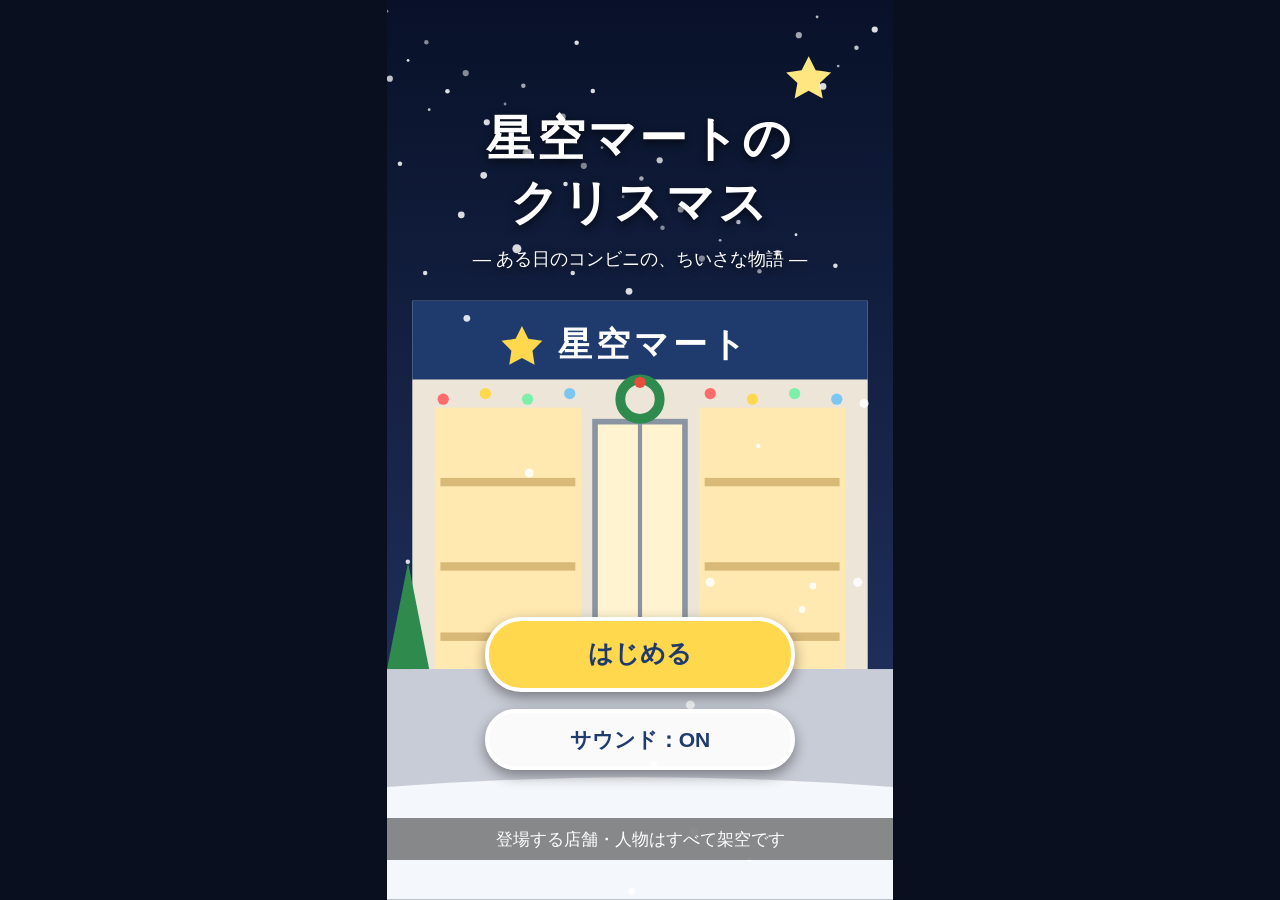
==== commit 1e1ddc84: "星空マートのクリスマス: Min intro tip, text fix, product number, 受付完了, clock position - Show a 新人バイトのミンくん tip o" ====
--- a/hoshizora-mart/index.html
+++ b/hoshizora-mart/index.html
@@ -43,10 +43,21 @@
 
   /* 受け取りまでの時計 */
   #clock {
-    position: absolute; top: calc(var(--u) * 8); left: calc(var(--u) * 8); z-index: 19;
+    position: absolute; top: calc(var(--u) * 64); left: calc(var(--u) * 8); z-index: 19;
     background: rgba(255,255,255,.94); border: calc(var(--u) * 3) solid #c0392b; border-radius: calc(var(--u) * 10);
     padding: calc(var(--u) * 4) calc(var(--u) * 10); text-align: center; display: none;
     box-shadow: 0 calc(var(--u) * 3) calc(var(--u) * 8) rgba(0,0,0,.35);
+  }
+  #tip {
+    position: absolute; left: calc(var(--u) * 105); top: calc(var(--u) * 166); width: calc(var(--u) * 150); z-index: 9;
+    background: #fff; color: #1f3b6e; border: calc(var(--u) * 2.5) solid #1f3b6e; border-radius: calc(var(--u) * 10);
+    font-size: calc(var(--u) * 13); font-weight: bold; text-align: center; padding: calc(var(--u) * 6) 0;
+    box-shadow: 0 calc(var(--u) * 3) calc(var(--u) * 6) rgba(0,0,0,.3); display: none; white-space: nowrap;
+  }
+  #tip::after {
+    content: ""; position: absolute; left: 50%; bottom: calc(var(--u) * -10); margin-left: calc(var(--u) * -8);
+    border-left: calc(var(--u) * 8) solid transparent; border-right: calc(var(--u) * 8) solid transparent;
+    border-top: calc(var(--u) * 10) solid #1f3b6e;
   }
   #clock .now { font-size: calc(var(--u) * 22); font-weight: bold; color: #222; line-height: 1.1; font-variant-numeric: tabular-nums; }
   #clock .left { font-size: calc(var(--u) * 11); color: #c0392b; font-weight: bold; white-space: nowrap; }
@@ -163,6 +174,7 @@
   <svg id="chars" class="layer" viewBox="0 0 360 640" preserveAspectRatio="xMidYMid slice"></svg>
   <svg id="view" class="layer" viewBox="0 0 360 640" preserveAspectRatio="xMidYMid slice" style="display:none"></svg>
 
+  <div id="tip">新人バイトのミンくん</div>
   <div id="clock"><div class="now">--:--</div><div class="left">受け取り 19:00 まで</div></div>
 
   <div id="topbar">
@@ -510,25 +522,28 @@
     pos: () => posFrame(`
       <rect x="30" y="72" width="300" height="40" rx="8" fill="#3d6f8c"/><rect x="30" y="100" width="300" height="12" fill="#3d6f8c"/>
       <text x="180" y="98" font-size="16" font-weight="bold" fill="#fff" text-anchor="middle">ケーキ予約 入力</text>
-      <text x="46" y="140" font-size="12" fill="#5d6675">商品名</text>
-      <rect x="44" y="148" width="272" height="56" rx="6" fill="#fff" stroke="#b8c4cc" stroke-width="2"/>
-      <text x="56" y="171" font-size="14" font-weight="bold" fill="#222">アレルギー対応クリスマスケーキ</text>
-      <text x="56" y="193" font-size="12.5" fill="#333">（卵・乳・小麦不使用）</text>
-      <text x="46" y="230" font-size="12" fill="#5d6675">受け取り日</text>
-      <rect x="44" y="238" width="128" height="40" rx="6" fill="#fff" stroke="#b8c4cc" stroke-width="2"/>
-      <text x="108" y="265" font-size="17" font-weight="bold" fill="#222" text-anchor="middle">12月24日</text>
-      <text x="190" y="230" font-size="12" fill="#5d6675">受け取り時間</text>
-      <rect x="188" y="238" width="128" height="40" rx="6" fill="#fff" stroke="#b8c4cc" stroke-width="2"/>
-      <text x="252" y="265" font-size="17" font-weight="bold" fill="#222" text-anchor="middle">19:00</text>
-      <text x="46" y="304" font-size="12" fill="#5d6675">予約残数</text>
-      <rect x="44" y="312" width="272" height="50" rx="6" fill="#fff0ee" stroke="#d0392b" stroke-width="2.5"/>
-      <text x="180" y="347" font-size="26" font-weight="bold" fill="#d0392b" text-anchor="middle">残り 2</text>
-      <rect x="110" y="374" width="140" height="36" rx="18" fill="#3d6f8c"/>
-      <text x="180" y="398" font-size="15" font-weight="bold" fill="#fff" text-anchor="middle">送信</text>`),
+      <text x="46" y="132" font-size="12" fill="#5d6675">商品番号</text>
+      <rect x="44" y="138" width="272" height="30" rx="6" fill="#fff" stroke="#b8c4cc" stroke-width="2"/>
+      <text x="56" y="159" font-size="15" font-weight="bold" fill="#222" letter-spacing="1">XM-0024</text>
+      <text x="46" y="186" font-size="12" fill="#5d6675">商品名</text>
+      <rect x="44" y="192" width="272" height="52" rx="6" fill="#fff" stroke="#b8c4cc" stroke-width="2"/>
+      <text x="56" y="214" font-size="14" font-weight="bold" fill="#222">アレルギー対応クリスマスケーキ</text>
+      <text x="56" y="235" font-size="12.5" fill="#333">（卵・乳・小麦不使用）</text>
+      <text x="46" y="262" font-size="12" fill="#5d6675">受け取り日</text>
+      <rect x="44" y="268" width="128" height="36" rx="6" fill="#fff" stroke="#b8c4cc" stroke-width="2"/>
+      <text x="108" y="292" font-size="17" font-weight="bold" fill="#222" text-anchor="middle">12月24日</text>
+      <text x="190" y="262" font-size="12" fill="#5d6675">受け取り時間</text>
+      <rect x="188" y="268" width="128" height="36" rx="6" fill="#fff" stroke="#b8c4cc" stroke-width="2"/>
+      <text x="252" y="292" font-size="17" font-weight="bold" fill="#222" text-anchor="middle">19:00</text>
+      <text x="46" y="322" font-size="12" fill="#5d6675">予約残数</text>
+      <rect x="44" y="328" width="272" height="44" rx="6" fill="#fff0ee" stroke="#d0392b" stroke-width="2.5"/>
+      <text x="180" y="359" font-size="25" font-weight="bold" fill="#d0392b" text-anchor="middle">残り 2</text>
+      <rect x="110" y="380" width="140" height="32" rx="16" fill="#3d6f8c"/>
+      <text x="180" y="402" font-size="15" font-weight="bold" fill="#fff" text-anchor="middle">送信</text>`),
     posDone: () => posFrame(`
       <circle cx="180" cy="200" r="54" fill="#3d9b6a"/>
       <path d="M152,200 l20,20 38,-40" fill="none" stroke="#fff" stroke-width="12" stroke-linecap="round" stroke-linejoin="round"/>
-      <text x="180" y="300" font-size="21" font-weight="bold" fill="#222" text-anchor="middle">予約を受け付けました</text>`)
+      <text x="180" y="302" font-size="26" font-weight="bold" fill="#222" text-anchor="middle">受付完了</text>`)
   };
   return { doll, chars: C, nameTag, view: id => VIEW[id](), bg: id => (BG[id] || BG.black)() };
 })();
@@ -751,7 +766,7 @@
   N('——あの日。\n「大丈夫、調べます」と言った先輩の声を、思い出す。', { r: { senpai: 'smile', parent: 'smile', min: 'smile', child: 'smile' } }),
   N('あれは、ケーキを我慢していた子どもの頃の自分に、かけてあげたかった言葉だったのかもしれない。', { r: { senpai: 'smile', parent: 'smile', min: 'smile', child: 'smile' } }),
   { bg: 'storefront', show: [] },
-  N('親子は何度も頭を下げて、雪のちらつく夜へ帰っていった。'),
+  N('親子は何度も頭を下げて、雪がちらつく夜へ帰っていった。'),
   N('星空マートの前に、子どもの笑い声が、いつまでも残っていた。'),
   { end: true }
 ];
@@ -817,6 +832,10 @@
   if (step.r) Object.assign(st.faces, step.r);
   st.lastSpeaker = id || null;
   st.speaker = id || null;
+  // ミンくんの初登場時だけ案内カード（次のタップで消える）
+  const showTip = !st.minTipDone && st.shown.includes('min');
+  if (showTip) st.minTipDone = true;
+  $('tip').style.display = showTip ? 'block' : 'none';
   drawChars();
   $('name').textContent = who;
   const t = $('text');
@@ -861,7 +880,7 @@
 }
 
 function showCard(s) {
-  st.mode = 'card';
+  st.mode = 'card'; $('tip').style.display = 'none';
   $('textbox').style.visibility = 'hidden';
   const c = $('card');
   if (s.intro) {
@@ -881,7 +900,7 @@
 }
 
 function showChoice(s) {
-  st.mode = 'choice';
+  st.mode = 'choice'; $('tip').style.display = 'none';
   $('next').style.display = 'none';
   const box = $('choices');
   box.innerHTML = (s.q ? `<div class="choice-q">${s.q}</div>` : '') +
@@ -899,7 +918,7 @@
 }
 
 function showEnd() {
-  st.mode = 'end';
+  st.mode = 'end'; $('tip').style.display = 'none';
   Sound.bgm('title');
   $('textbox').style.visibility = 'hidden';
   const c = $('card');
@@ -916,7 +935,8 @@
 }
 
 function newGame() {
-  Object.assign(st, { i: 0, flags: {}, log: [], shown: [], faces: {}, speaker: null, lastSpeaker: null });
+  Object.assign(st, { i: 0, flags: {}, log: [], shown: [], faces: {}, speaker: null, lastSpeaker: null, minTipDone: false });
+  $('tip').style.display = 'none';
   setView(null);
   clearInterval(st.typing); st.typing = null;
   $('chars').innerHTML = ''; $('choices').style.display = 'none'; $('card').style.display = 'none';
@@ -929,7 +949,7 @@
   clearInterval(st.typing); st.typing = null;
   st.mode = 'title';
   closeOverlays();
-  $('bg').innerHTML = ART.bg('storefront'); $('chars').innerHTML = ''; setView(null);
+  $('bg').innerHTML = ART.bg('storefront'); $('chars').innerHTML = ''; setView(null); $('tip').style.display = 'none';
   $('choices').style.display = 'none'; $('card').style.display = 'none';
   $('textbox').style.visibility = 'hidden'; setClock(null);
   $('topbar').style.display = 'none'; $('title').style.display = 'flex';
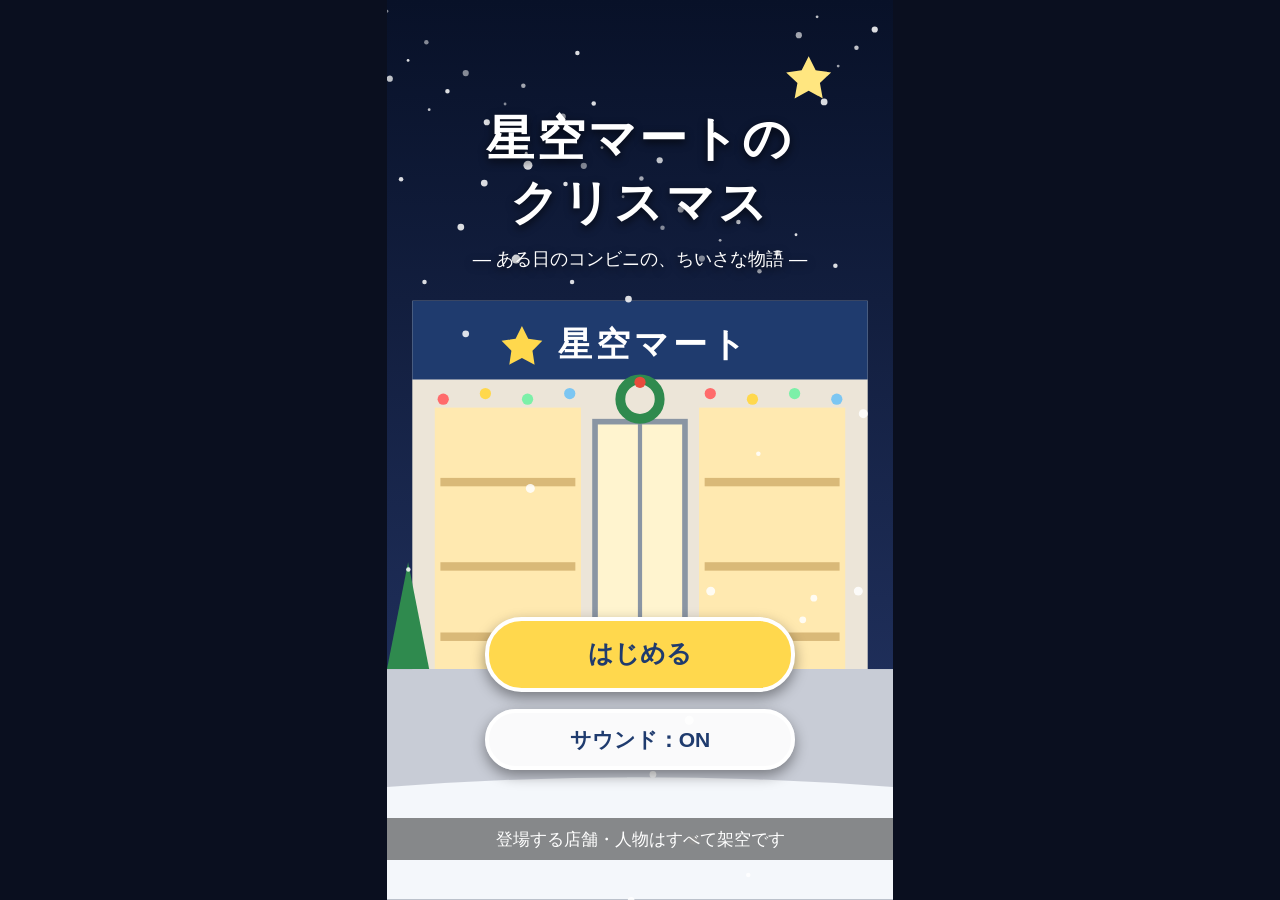
==== commit af5f4625: "星空マートのクリスマス: playable register input and shelf check, tip and clock fixes - Min's intro tip sizes to" ====
--- a/hoshizora-mart/index.html
+++ b/hoshizora-mart/index.html
@@ -43,15 +43,15 @@
 
   /* 受け取りまでの時計 */
   #clock {
-    position: absolute; top: calc(var(--u) * 64); left: calc(var(--u) * 8); z-index: 19;
+    position: absolute; top: calc(var(--u) * 64); right: calc(var(--u) * 8); z-index: 19;
     background: rgba(255,255,255,.94); border: calc(var(--u) * 3) solid #c0392b; border-radius: calc(var(--u) * 10);
     padding: calc(var(--u) * 4) calc(var(--u) * 10); text-align: center; display: none;
     box-shadow: 0 calc(var(--u) * 3) calc(var(--u) * 8) rgba(0,0,0,.35);
   }
   #tip {
-    position: absolute; left: calc(var(--u) * 105); top: calc(var(--u) * 166); width: calc(var(--u) * 150); z-index: 9;
+    position: absolute; left: 50%; transform: translateX(-50%); top: calc(var(--u) * 166); z-index: 9;
     background: #fff; color: #1f3b6e; border: calc(var(--u) * 2.5) solid #1f3b6e; border-radius: calc(var(--u) * 10);
-    font-size: calc(var(--u) * 13); font-weight: bold; text-align: center; padding: calc(var(--u) * 6) 0;
+    font-size: calc(var(--u) * 13); font-weight: bold; text-align: center; padding: calc(var(--u) * 6) calc(var(--u) * 12);
     box-shadow: 0 calc(var(--u) * 3) calc(var(--u) * 6) rgba(0,0,0,.3); display: none; white-space: nowrap;
   }
   #tip::after {
@@ -66,10 +66,86 @@
   #clock.urgent { animation: urgent 1s infinite; }
   @keyframes urgent { 50% { background: #ffe1dc; } }
 
+  /* 操作画面（レジ入力・予約棚） */
+  #ui { position: absolute; left: 0; right: 0; top: 0; height: calc(var(--u) * 456); z-index: 11; display: none; }
+  #ui button { font-family: inherit; cursor: pointer; }
+  .ui-pos { background: #2a3040; }
+  .memo {
+    position: absolute; left: calc(var(--u) * 8); top: calc(var(--u) * 6); width: calc(var(--u) * 138);
+    background: #fff8c4; color: #333; border-radius: calc(var(--u) * 4); transform: rotate(-2deg);
+    font-size: calc(var(--u) * 10.5); line-height: 1.35; padding: calc(var(--u) * 4) calc(var(--u) * 8);
+    box-shadow: 0 calc(var(--u) * 2) calc(var(--u) * 4) rgba(0,0,0,.4); white-space: nowrap;
+  }
+  .memo b { color: #8a5a00; }
+  .pos {
+    position: absolute; left: calc(var(--u) * 12); right: calc(var(--u) * 12); top: calc(var(--u) * 66); bottom: calc(var(--u) * 4);
+    background: #f4f8f7; border: calc(var(--u) * 7) solid #4a5163; border-radius: calc(var(--u) * 16);
+    display: flex; flex-direction: column; overflow: hidden;
+  }
+  .pos-h { background: #3d6f8c; color: #fff; font-weight: bold; text-align: center; font-size: calc(var(--u) * 15); padding: calc(var(--u) * 3) 0; }
+  .pos-sum { padding: calc(var(--u) * 6) calc(var(--u) * 10) 0; font-size: calc(var(--u) * 11.5); }
+  .pos-sum .row { display: flex; gap: calc(var(--u) * 6); align-items: center; margin-bottom: calc(var(--u) * 4); }
+  .pos-sum .lb { color: #5d6675; white-space: nowrap; }
+  .pos-sum .val {
+    flex: 1; background: #fff; border: calc(var(--u) * 1.5) solid #b8c4cc; border-radius: calc(var(--u) * 5);
+    padding: calc(var(--u) * 3) calc(var(--u) * 6); font-weight: bold; color: #222; min-height: calc(var(--u) * 22); line-height: 1.35;
+  }
+  .pos-sum .val.empty { color: #b0b8bf; font-weight: normal; }
+  .pos-step { flex: 1; padding: calc(var(--u) * 4) calc(var(--u) * 10); display: flex; flex-direction: column; gap: calc(var(--u) * 5); }
+  .pos-step .q { font-size: calc(var(--u) * 12.5); font-weight: bold; color: #3d6f8c; }
+  .pos-step .opts { display: flex; flex-direction: column; gap: calc(var(--u) * 4); }
+  .pos-step .opts.row { flex-direction: row; }
+  .opt {
+    background: #fff; color: #222; border: calc(var(--u) * 2) solid #3d6f8c; border-radius: calc(var(--u) * 7);
+    font-size: calc(var(--u) * 12); font-weight: bold; padding: calc(var(--u) * 3) calc(var(--u) * 8); text-align: left; line-height: 1.3;
+  }
+  .opts.row .opt { flex: 1; text-align: center; padding: calc(var(--u) * 7) 0; font-size: calc(var(--u) * 14); }
+  .opt .no { color: #3d6f8c; margin-right: calc(var(--u) * 4); }
+  .opt.ng { animation: ng .35s; border-color: #d0392b; }
+  @keyframes ng { 25% { transform: translateX(calc(var(--u) * -5)); } 75% { transform: translateX(calc(var(--u) * 5)); } }
+  .pos-step .ok { font-size: calc(var(--u) * 14); font-weight: bold; color: #3d9b6a; text-align: center; margin-top: calc(var(--u) * 10); }
+  .pos-left {
+    margin: 0 calc(var(--u) * 10) calc(var(--u) * 6); border: calc(var(--u) * 2) solid #d0392b; background: #fff0ee; border-radius: calc(var(--u) * 6);
+    text-align: center; color: #d0392b; font-size: calc(var(--u) * 12); padding: calc(var(--u) * 2) 0;
+  }
+  .pos-left b { font-size: calc(var(--u) * 18); margin-left: calc(var(--u) * 6); }
+  .pos-send {
+    margin: 0 auto calc(var(--u) * 8); width: calc(var(--u) * 150); border: none; border-radius: calc(var(--u) * 18);
+    background: #3d6f8c; color: #fff; font-size: calc(var(--u) * 15) !important; font-weight: bold; padding: calc(var(--u) * 6) 0;
+  }
+  .pos-send:disabled { background: #b8c4cc; color: #eef2f4; cursor: default; }
+  .ui-shelf { background: #efe7d8; }
+  .shelf-sign {
+    position: absolute; left: calc(var(--u) * 40); right: calc(var(--u) * 40); top: calc(var(--u) * 52);
+    background: #c0392b; color: #fff; font-weight: bold; text-align: center; font-size: calc(var(--u) * 17);
+    padding: calc(var(--u) * 6) 0; border-radius: calc(var(--u) * 8);
+  }
+  .shelf-hint { position: absolute; left: 0; right: 0; top: calc(var(--u) * 96); text-align: center; font-size: calc(var(--u) * 12.5); color: #6b4a2a; font-weight: bold; }
+  .shelf {
+    position: absolute; left: calc(var(--u) * 14); right: calc(var(--u) * 14); top: calc(var(--u) * 120); bottom: calc(var(--u) * 6);
+    background: #f7f1e6; border: calc(var(--u) * 8) solid #b48c62; border-radius: calc(var(--u) * 6);
+    display: flex; flex-direction: column; justify-content: space-around;
+  }
+  .shelf-row { display: flex; justify-content: center; gap: calc(var(--u) * 10); border-bottom: calc(var(--u) * 8) solid #b48c62; padding-bottom: calc(var(--u) * 4); }
+  .shelf-row:last-child { border-bottom: none; }
+  .slot { width: calc(var(--u) * 94); display: flex; flex-direction: column; align-items: center; position: relative; }
+  .slot svg { width: calc(var(--u) * 80); height: calc(var(--u) * 70); display: block; }
+  .ptag {
+    width: calc(var(--u) * 86); background: #fffbe6; border: calc(var(--u) * 2) solid #b48c62; border-radius: calc(var(--u) * 6);
+    font-size: calc(var(--u) * 13); font-weight: bold; line-height: 1.3; color: #333; padding: calc(var(--u) * 3) 0;
+  }
+  .ptag.done { border-color: #3d9b6a; background: #eaf7ef; }
+  .slot .mark {
+    position: absolute; top: calc(var(--u) * 4); right: calc(var(--u) * 4); width: calc(var(--u) * 26); height: calc(var(--u) * 26);
+    border-radius: 50%; background: #3d9b6a; color: #fff; font-size: calc(var(--u) * 16); font-weight: bold;
+    display: flex; align-items: center; justify-content: center;
+  }
+  .slot .mark.miss { background: #d0392b; }
+
   /* テキストボックス */
   #textbox {
     position: absolute; left: calc(var(--u) * 10); right: calc(var(--u) * 10); bottom: calc(var(--u) * 12);
-    height: calc(var(--u) * 168); z-index: 10;
+    height: calc(var(--u) * 168); z-index: 12;
     background: rgba(255,253,247,.96); border: calc(var(--u) * 3) solid #1f3b6e; border-radius: calc(var(--u) * 14);
     padding: calc(var(--u) * 22) calc(var(--u) * 16) calc(var(--u) * 12);
     box-shadow: 0 calc(var(--u) * 4) calc(var(--u) * 12) rgba(0,0,0,.35);
@@ -174,6 +250,7 @@
   <svg id="chars" class="layer" viewBox="0 0 360 640" preserveAspectRatio="xMidYMid slice"></svg>
   <svg id="view" class="layer" viewBox="0 0 360 640" preserveAspectRatio="xMidYMid slice" style="display:none"></svg>
 
+  <div id="ui"></div>
   <div id="tip">新人バイトのミンくん</div>
   <div id="clock"><div class="now">--:--</div><div class="left">受け取り 19:00 まで</div></div>
 
@@ -519,27 +596,6 @@
             <text x="92" y="${y + 27}" font-size="12.5" font-weight="bold" fill="#444" text-anchor="middle">${t}</text>`;
         }).join('')}
       </g>`,
-    pos: () => posFrame(`
-      <rect x="30" y="72" width="300" height="40" rx="8" fill="#3d6f8c"/><rect x="30" y="100" width="300" height="12" fill="#3d6f8c"/>
-      <text x="180" y="98" font-size="16" font-weight="bold" fill="#fff" text-anchor="middle">ケーキ予約 入力</text>
-      <text x="46" y="132" font-size="12" fill="#5d6675">商品番号</text>
-      <rect x="44" y="138" width="272" height="30" rx="6" fill="#fff" stroke="#b8c4cc" stroke-width="2"/>
-      <text x="56" y="159" font-size="15" font-weight="bold" fill="#222" letter-spacing="1">XM-0024</text>
-      <text x="46" y="186" font-size="12" fill="#5d6675">商品名</text>
-      <rect x="44" y="192" width="272" height="52" rx="6" fill="#fff" stroke="#b8c4cc" stroke-width="2"/>
-      <text x="56" y="214" font-size="14" font-weight="bold" fill="#222">アレルギー対応クリスマスケーキ</text>
-      <text x="56" y="235" font-size="12.5" fill="#333">（卵・乳・小麦不使用）</text>
-      <text x="46" y="262" font-size="12" fill="#5d6675">受け取り日</text>
-      <rect x="44" y="268" width="128" height="36" rx="6" fill="#fff" stroke="#b8c4cc" stroke-width="2"/>
-      <text x="108" y="292" font-size="17" font-weight="bold" fill="#222" text-anchor="middle">12月24日</text>
-      <text x="190" y="262" font-size="12" fill="#5d6675">受け取り時間</text>
-      <rect x="188" y="268" width="128" height="36" rx="6" fill="#fff" stroke="#b8c4cc" stroke-width="2"/>
-      <text x="252" y="292" font-size="17" font-weight="bold" fill="#222" text-anchor="middle">19:00</text>
-      <text x="46" y="322" font-size="12" fill="#5d6675">予約残数</text>
-      <rect x="44" y="328" width="272" height="44" rx="6" fill="#fff0ee" stroke="#d0392b" stroke-width="2.5"/>
-      <text x="180" y="359" font-size="25" font-weight="bold" fill="#d0392b" text-anchor="middle">残り 2</text>
-      <rect x="110" y="380" width="140" height="32" rx="16" fill="#3d6f8c"/>
-      <text x="180" y="402" font-size="15" font-weight="bold" fill="#fff" text-anchor="middle">送信</text>`),
     posDone: () => posFrame(`
       <circle cx="180" cy="200" r="54" fill="#3d9b6a"/>
       <path d="M152,200 l20,20 38,-40" fill="none" stroke="#fff" stroke-width="12" stroke-linecap="round" stroke-linejoin="round"/>
@@ -612,9 +668,8 @@
   T('先輩', '作れる数が決まってるんだ。急ごう。', 'aseri'),
   { bg: 'register', show: ['senpai'] },
   N('レジの発注画面に、申込書の内容を打ちこんでいく。'),
-  { se: 'beep', view: 'pos' },
-  N('商品番号。受け取り日。受け取り時間。\n指先が少し震える。'),
-  T('先輩', '受け取りは十二月二十四日の十九時。……よし、送信。', 'normal'),
+  { se: 'beep', interact: 'pos', lead: '商品番号。受け取り日。受け取り時間。\n指先が少し震える。',
+    done: '受け取りは十二月二十四日の十九時。……よし、送信。' },
   { se: 'ok', view: 'posDone' },
   N('画面に「受付完了」の文字が出た。'),
   { view: null },
@@ -642,9 +697,7 @@
   N('入ったばかりのミンくんと、今日はまともに話す時間もない。'),
   { bg: 'black', show: [], bgm: null },
   N('——夕方、十六時。'),
-  { bg: 'shelf', se: 'shock' },
-  N('予約棚を確かめていて、手が止まった。'),
-  N('アレルギー対応ケーキの箱が、ない。'),
+  { bg: 'shelf', interact: 'shelf' },
   T('あなた', '……え？'),
   N('棚の端から端まで見る。バックヤードの冷蔵庫も開ける。\nどこにもない。'),
   { show: ['min'] },
@@ -874,6 +927,7 @@
     if (s.act || s.intro) { st.i++; showCard(s); return; }
     if (s.choice) { st.i++; showChoice(s); return; }
     if (s.end) { st.i++; showEnd(); return; }
+    if (s.interact) { st.i++; (s.interact === 'pos' ? showPos : showShelf)(s); return; }
     if (s.text) { st.i++; st.mode = 'text'; showText(s); return; }
     st.i++;
   }
@@ -917,6 +971,104 @@
   }));
 }
 
+/* ---------- 操作画面 ---------- */
+function hideUi() { const u = $('ui'); u.style.display = 'none'; u.innerHTML = ''; u.className = ''; }
+// 操作中にテキストボックスへ出す一言（タイプ表示なし）
+function uiSay(who, text, log) {
+  clearInterval(st.typing); st.typing = null;
+  $('textbox').style.visibility = 'visible';
+  $('name').textContent = who; $('text').classList.toggle('narr', !who);
+  st.full = text; $('text').textContent = text; $('next').style.display = 'none';
+  if (log) addLog({ who, text });
+}
+
+// 第二幕：レジの予約入力（プレイヤーが操作）
+const POS_STEPS = [
+  { key: 'item', q: '① 商品を選んでください', ng: 'それは、卵が入ってるよ。', ans: 'XM-0024',
+    opts: [['XM-0021', 'いちごのショートケーキ'], ['XM-0022', 'チョコレートケーキ'], ['XM-0023', 'ブッシュ・ド・ノエル'],
+           ['XM-0024', 'アレルギー対応クリスマスケーキ（卵・乳・小麦不使用）']] },
+  { key: 'date', q: '② 受け取り日を選んでください', ng: '申込書、もう一回見てみて。', ans: '12月24日',
+    opts: [['12月23日'], ['12月24日'], ['12月25日']] },
+  { key: 'time', q: '③ 受け取り時間を選んでください', ng: '申込書、もう一回見てみて。', ans: '19:00',
+    opts: [['17:00'], ['18:00'], ['19:00']] }
+];
+function showPos(s) {
+  st.mode = 'interact'; $('tip').style.display = 'none';
+  const u = $('ui'); u.className = 'ui-pos'; u.style.display = 'block';
+  u.innerHTML = `<div class="memo"><b>申込書メモ</b><br>受け取り日：12月24日<br>受け取り時間：19:00</div>
+    <div class="pos"><div class="pos-h">ケーキ予約 入力</div>
+      <div class="pos-sum">
+        <div class="row"><span class="lb">商品</span><span class="val empty" id="v-item">未選択</span></div>
+        <div class="row"><span class="lb">受け取り日</span><span class="val empty" id="v-date">未選択</span>
+          <span class="lb">時間</span><span class="val empty" id="v-time">未選択</span></div>
+      </div>
+      <div class="pos-step" id="posStep"></div>
+      <div class="pos-left">予約残数<b>残り 2</b></div>
+      <button class="pos-send" id="posSend" disabled>送信</button>
+    </div>`;
+  u.onclick = e => { e.stopPropagation(); Sound.init(); if (st.mode === 'text') advance(); };
+  uiSay('', s.lead, true);
+  let k = 0;
+  const render = () => {
+    const box = $('posStep');
+    if (k >= POS_STEPS.length) { box.innerHTML = '<div class="ok">入力が終わりました</div>'; return; }
+    const P = POS_STEPS[k];
+    box.innerHTML = `<div class="q">${P.q}</div><div class="opts${P.opts.length === 3 ? ' row' : ''}">` +
+      P.opts.map(o => `<button class="opt" data-v="${o[0]}">${o[1] ? `<span class="no">${o[0]}</span>${o[1]}` : o[0]}</button>`).join('') + '</div>';
+    box.querySelectorAll('.opt').forEach(b => b.addEventListener('click', e => {
+      e.stopPropagation();
+      if (b.dataset.v !== P.ans) {
+        Sound.se('click');
+        b.classList.remove('ng'); void b.offsetWidth; b.classList.add('ng');
+        uiSay('先輩', P.ng, true);
+        return;
+      }
+      Sound.se('beep');
+      const v = $('v-' + P.key); v.classList.remove('empty');
+      v.textContent = P.opts.find(o => o[0] === P.ans).join(' ');
+      k++; render();
+      if (k >= POS_STEPS.length) { uiSay('先輩', s.done, true); $('posSend').disabled = false; }
+      else uiSay('', s.lead, false);
+    }));
+  };
+  render();
+  $('posSend').addEventListener('click', e => {
+    e.stopPropagation();
+    if ($('posSend').disabled) return;
+    hideUi(); run();
+  });
+}
+
+// 第三幕：予約棚の確認（プレイヤーが操作）
+const SHELF_TAGS = [['XM-0021', '17:00', 1], ['XM-0022', '18:00', 1], ['XM-0023', '18:30', 1], ['XM-0021', '19:30', 1], ['XM-0024', '19:00', 0]];
+function showShelf() {
+  st.mode = 'interact'; $('tip').style.display = 'none';
+  $('textbox').style.visibility = 'hidden';
+  const box = `<svg viewBox="0 0 80 70"><rect x="4" y="6" width="72" height="62" rx="4" fill="#fff" stroke="#d7cdbd" stroke-width="2"/>
+    <rect x="36" y="6" width="8" height="62" fill="#e74c3c"/><rect x="4" y="30" width="72" height="8" fill="#e74c3c"/></svg>`;
+  const none = `<svg viewBox="0 0 80 70"><rect x="4" y="6" width="72" height="62" rx="4" fill="none" stroke="#c9bba5" stroke-width="2.5" stroke-dasharray="6 5"/></svg>`;
+  const slot = (t, i) => `<div class="slot" data-i="${i}">${t[2] ? box : none}<button class="ptag">${t[0]}<br>${t[1]}</button></div>`;
+  const u = $('ui'); u.className = 'ui-shelf'; u.style.display = 'block';
+  u.innerHTML = `<div class="shelf-sign">ご予約品 お渡し棚</div><div class="shelf-hint">予約札をタップして、ひとつずつ確認しよう</div>
+    <div class="shelf"><div class="shelf-row">${SHELF_TAGS.slice(0, 3).map((t, i) => slot(t, i)).join('')}</div>
+      <div class="shelf-row">${SHELF_TAGS.slice(3).map((t, i) => slot(t, i + 3)).join('')}</div></div>`;
+  u.onclick = e => { e.stopPropagation(); Sound.init(); if (st.mode === 'text') advance(); };
+  u.querySelectorAll('.slot').forEach(el => el.querySelector('.ptag').addEventListener('click', e => {
+    e.stopPropagation();
+    if (st.mode !== 'interact') return;
+    const t = SHELF_TAGS[+el.dataset.i], b = el.querySelector('.ptag');
+    if (!b.classList.contains('done')) {
+      b.classList.add('done');
+      el.insertAdjacentHTML('beforeend', `<div class="mark${t[2] ? '' : ' miss'}">${t[2] ? '✓' : '！'}</div>`);
+    }
+    if (t[2]) { Sound.se('click'); uiSay('', 'ある。', false); return; }
+    // XM-0024：箱がない → 次のタップで今の第三幕の流れへ
+    Sound.se('shock');
+    uiSay('', '……ない。', true);
+    st.mode = 'text'; $('next').style.display = 'block';
+  }));
+}
+
 function showEnd() {
   st.mode = 'end'; $('tip').style.display = 'none';
   Sound.bgm('title');
@@ -930,13 +1082,13 @@
 }
 
 function advance() {
-  if (st.mode === 'text') { if (st.typing) finishTyping(); else run(); }
+  if (st.mode === 'text') { if (st.typing) finishTyping(); else { hideUi(); run(); } }
   else if (st.mode === 'card') closeCard();
 }
 
 function newGame() {
   Object.assign(st, { i: 0, flags: {}, log: [], shown: [], faces: {}, speaker: null, lastSpeaker: null, minTipDone: false });
-  $('tip').style.display = 'none';
+  $('tip').style.display = 'none'; hideUi();
   setView(null);
   clearInterval(st.typing); st.typing = null;
   $('chars').innerHTML = ''; $('choices').style.display = 'none'; $('card').style.display = 'none';
@@ -949,7 +1101,7 @@
   clearInterval(st.typing); st.typing = null;
   st.mode = 'title';
   closeOverlays();
-  $('bg').innerHTML = ART.bg('storefront'); $('chars').innerHTML = ''; setView(null); $('tip').style.display = 'none';
+  $('bg').innerHTML = ART.bg('storefront'); $('chars').innerHTML = ''; setView(null); hideUi(); $('tip').style.display = 'none';
   $('choices').style.display = 'none'; $('card').style.display = 'none';
   $('textbox').style.visibility = 'hidden'; setClock(null);
   $('topbar').style.display = 'none'; $('title').style.display = 'flex';
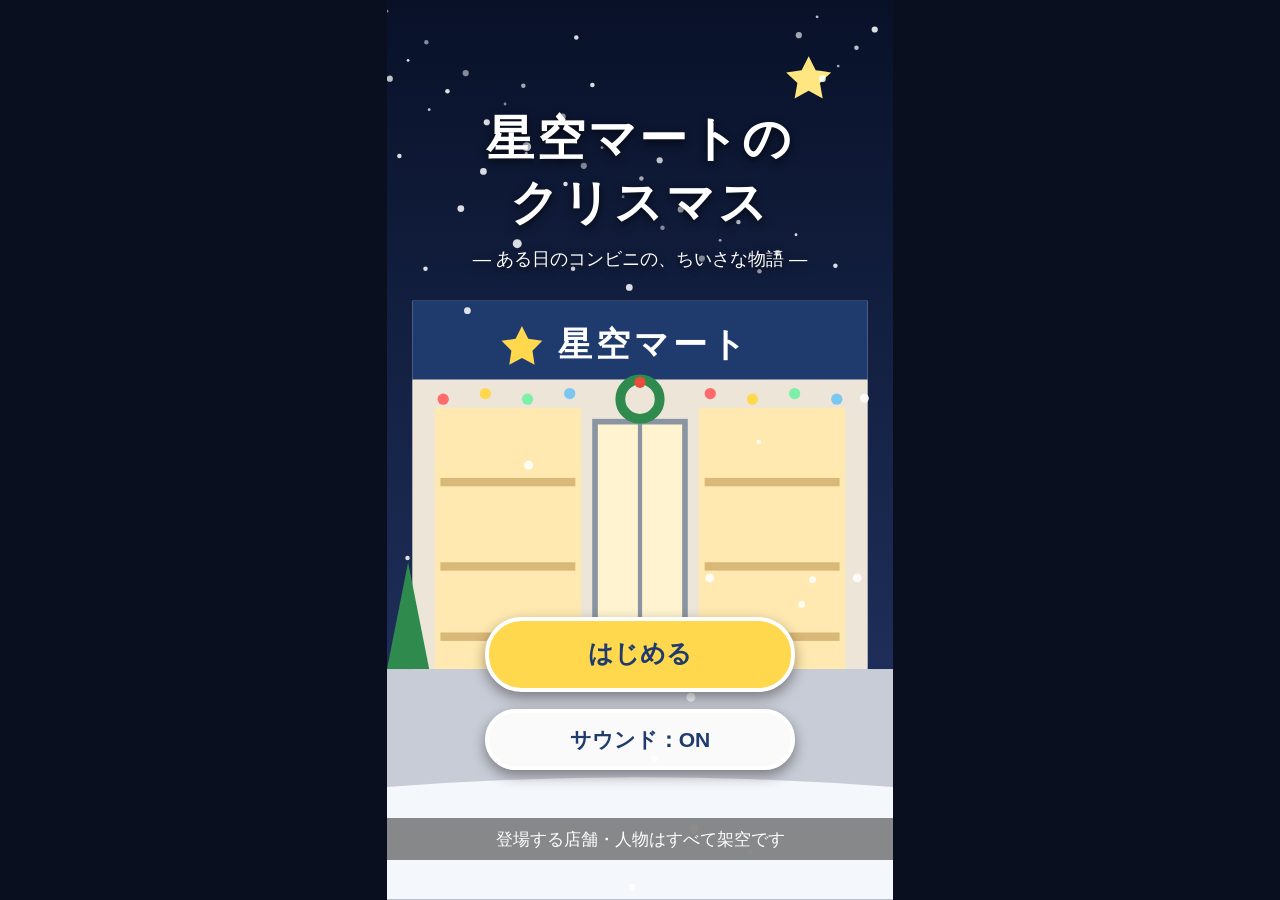
==== commit 8a8b47be: "星空マートのクリスマス: clearer register/shelf instructions, lock text size - Lock in-game text size: text-size" ====
--- a/hoshizora-mart/index.html
+++ b/hoshizora-mart/index.html
@@ -6,7 +6,7 @@
 <title>星空マートのクリスマス</title>
 <style>
   * { box-sizing: border-box; -webkit-tap-highlight-color: transparent; }
-  html, body { margin: 0; height: 100%; background: #0a0f1f; overflow: hidden; }
+  html, body { margin: 0; height: 100%; background: #0a0f1f; overflow: hidden; -webkit-text-size-adjust: 100%; text-size-adjust: 100%; }
   body {
     display: flex; align-items: center; justify-content: center;
     font-family: "Hiragino Maru Gothic ProN", "Hiragino Sans", "Noto Sans JP", "Yu Gothic", "Meiryo", sans-serif;
@@ -17,6 +17,7 @@
     position: relative; overflow: hidden; background: #000;
     width: var(--w, 360px); height: calc(var(--w, 360px) * 16 / 9);
     --u: calc(var(--w, 360px) / 360);
+    --fu: calc(var(--u) * var(--fk, 1)); /* 文字用の単位（端末の文字拡大を打ち消す） */
     color: #2a2a2a;
   }
   .layer { position: absolute; inset: 0; width: 100%; height: 100%; }
@@ -34,7 +35,7 @@
     display: flex; gap: calc(var(--u) * 6); z-index: 20;
   }
   .tbtn {
-    font: inherit; font-size: calc(var(--u) * 12); font-weight: bold;
+    font: inherit; font-size: calc(var(--fu) * 12); font-weight: bold;
     padding: calc(var(--u) * 6) calc(var(--u) * 10); border-radius: calc(var(--u) * 14);
     border: calc(var(--u) * 2) solid rgba(255,255,255,.85); background: rgba(20,32,64,.72); color: #fff;
     cursor: pointer; white-space: nowrap;
@@ -51,7 +52,7 @@
   #tip {
     position: absolute; left: 50%; transform: translateX(-50%); top: calc(var(--u) * 166); z-index: 9;
     background: #fff; color: #1f3b6e; border: calc(var(--u) * 2.5) solid #1f3b6e; border-radius: calc(var(--u) * 10);
-    font-size: calc(var(--u) * 13); font-weight: bold; text-align: center; padding: calc(var(--u) * 6) calc(var(--u) * 12);
+    font-size: calc(var(--fu) * 13); font-weight: bold; text-align: center; padding: calc(var(--u) * 6) calc(var(--u) * 12);
     box-shadow: 0 calc(var(--u) * 3) calc(var(--u) * 6) rgba(0,0,0,.3); display: none; white-space: nowrap;
   }
   #tip::after {
@@ -59,8 +60,8 @@
     border-left: calc(var(--u) * 8) solid transparent; border-right: calc(var(--u) * 8) solid transparent;
     border-top: calc(var(--u) * 10) solid #1f3b6e;
   }
-  #clock .now { font-size: calc(var(--u) * 22); font-weight: bold; color: #222; line-height: 1.1; font-variant-numeric: tabular-nums; }
-  #clock .left { font-size: calc(var(--u) * 11); color: #c0392b; font-weight: bold; white-space: nowrap; }
+  #clock .now { font-size: calc(var(--fu) * 22); font-weight: bold; color: #222; line-height: 1.1; font-variant-numeric: tabular-nums; }
+  #clock .left { font-size: calc(var(--fu) * 11); color: #c0392b; font-weight: bold; white-space: nowrap; }
   #clock.tick { animation: tick .5s; }
   @keyframes tick { 50% { transform: scale(1.12); } }
   #clock.urgent { animation: urgent 1s infinite; }
@@ -71,19 +72,19 @@
   #ui button { font-family: inherit; cursor: pointer; }
   .ui-pos { background: #2a3040; }
   .memo {
-    position: absolute; left: calc(var(--u) * 8); top: calc(var(--u) * 6); width: calc(var(--u) * 138);
+    position: absolute; left: calc(var(--u) * 8); top: calc(var(--u) * 5); width: calc(var(--u) * 150);
     background: #fff8c4; color: #333; border-radius: calc(var(--u) * 4); transform: rotate(-2deg);
-    font-size: calc(var(--u) * 10.5); line-height: 1.35; padding: calc(var(--u) * 4) calc(var(--u) * 8);
+    font-size: calc(var(--fu) * 10); line-height: 1.3; padding: calc(var(--u) * 3) calc(var(--u) * 7);
     box-shadow: 0 calc(var(--u) * 2) calc(var(--u) * 4) rgba(0,0,0,.4); white-space: nowrap;
   }
   .memo b { color: #8a5a00; }
   .pos {
-    position: absolute; left: calc(var(--u) * 12); right: calc(var(--u) * 12); top: calc(var(--u) * 66); bottom: calc(var(--u) * 4);
+    position: absolute; left: calc(var(--u) * 12); right: calc(var(--u) * 12); top: calc(var(--u) * 76); bottom: calc(var(--u) * 4);
     background: #f4f8f7; border: calc(var(--u) * 7) solid #4a5163; border-radius: calc(var(--u) * 16);
     display: flex; flex-direction: column; overflow: hidden;
   }
-  .pos-h { background: #3d6f8c; color: #fff; font-weight: bold; text-align: center; font-size: calc(var(--u) * 15); padding: calc(var(--u) * 3) 0; }
-  .pos-sum { padding: calc(var(--u) * 6) calc(var(--u) * 10) 0; font-size: calc(var(--u) * 11.5); }
+  .pos-h { background: #3d6f8c; color: #fff; font-weight: bold; text-align: center; font-size: calc(var(--fu) * 15); padding: calc(var(--u) * 3) 0; }
+  .pos-sum { padding: calc(var(--u) * 6) calc(var(--u) * 10) 0; font-size: calc(var(--fu) * 11.5); }
   .pos-sum .row { display: flex; gap: calc(var(--u) * 6); align-items: center; margin-bottom: calc(var(--u) * 4); }
   .pos-sum .lb { color: #5d6675; white-space: nowrap; }
   .pos-sum .val {
@@ -92,35 +93,37 @@
   }
   .pos-sum .val.empty { color: #b0b8bf; font-weight: normal; }
   .pos-step { flex: 1; padding: calc(var(--u) * 4) calc(var(--u) * 10); display: flex; flex-direction: column; gap: calc(var(--u) * 5); }
-  .pos-step .q { font-size: calc(var(--u) * 12.5); font-weight: bold; color: #3d6f8c; }
+  .pos-step .q { font-size: calc(var(--fu) * 12.5); font-weight: bold; color: #3d6f8c; }
   .pos-step .opts { display: flex; flex-direction: column; gap: calc(var(--u) * 4); }
   .pos-step .opts.row { flex-direction: row; }
   .opt {
     background: #fff; color: #222; border: calc(var(--u) * 2) solid #3d6f8c; border-radius: calc(var(--u) * 7);
-    font-size: calc(var(--u) * 12); font-weight: bold; padding: calc(var(--u) * 3) calc(var(--u) * 8); text-align: left; line-height: 1.3;
-  }
-  .opts.row .opt { flex: 1; text-align: center; padding: calc(var(--u) * 7) 0; font-size: calc(var(--u) * 14); }
+    font-size: calc(var(--fu) * 12); font-weight: bold; padding: calc(var(--u) * 3) calc(var(--u) * 8); text-align: left; line-height: 1.3;
+  }
+  .opts.row .opt { flex: 1; text-align: center; padding: calc(var(--u) * 7) 0; font-size: calc(var(--fu) * 14); }
   .opt .no { color: #3d6f8c; margin-right: calc(var(--u) * 4); }
   .opt.ng { animation: ng .35s; border-color: #d0392b; }
   @keyframes ng { 25% { transform: translateX(calc(var(--u) * -5)); } 75% { transform: translateX(calc(var(--u) * 5)); } }
-  .pos-step .ok { font-size: calc(var(--u) * 14); font-weight: bold; color: #3d9b6a; text-align: center; margin-top: calc(var(--u) * 10); }
+  .pos-step .ok { font-size: calc(var(--fu) * 14); font-weight: bold; color: #3d9b6a; text-align: center; margin-top: calc(var(--u) * 10); }
   .pos-left {
     margin: 0 calc(var(--u) * 10) calc(var(--u) * 6); border: calc(var(--u) * 2) solid #d0392b; background: #fff0ee; border-radius: calc(var(--u) * 6);
-    text-align: center; color: #d0392b; font-size: calc(var(--u) * 12); padding: calc(var(--u) * 2) 0;
-  }
-  .pos-left b { font-size: calc(var(--u) * 18); margin-left: calc(var(--u) * 6); }
+    text-align: center; color: #d0392b; font-size: calc(var(--fu) * 12); padding: calc(var(--u) * 2) 0;
+  }
+  .pos-left b { font-size: calc(var(--fu) * 18); margin-left: calc(var(--u) * 6); }
   .pos-send {
     margin: 0 auto calc(var(--u) * 8); width: calc(var(--u) * 150); border: none; border-radius: calc(var(--u) * 18);
-    background: #3d6f8c; color: #fff; font-size: calc(var(--u) * 15) !important; font-weight: bold; padding: calc(var(--u) * 6) 0;
+    background: #3d6f8c; color: #fff; font-size: calc(var(--fu) * 15) !important; font-weight: bold; padding: calc(var(--u) * 6) 0;
   }
   .pos-send:disabled { background: #b8c4cc; color: #eef2f4; cursor: default; }
   .ui-shelf { background: #efe7d8; }
+  .goal { background: #fff8c4; color: #6b4a00; font-weight: bold; text-align: center; font-size: calc(var(--fu) * 12); padding: calc(var(--u) * 3) 0; }
+  #text .guide { display: block; margin-top: calc(var(--u) * 4); color: #1f6f9a; font-weight: bold; font-size: calc(var(--fu) * 13.5); }
   .shelf-sign {
     position: absolute; left: calc(var(--u) * 40); right: calc(var(--u) * 40); top: calc(var(--u) * 52);
-    background: #c0392b; color: #fff; font-weight: bold; text-align: center; font-size: calc(var(--u) * 17);
+    background: #c0392b; color: #fff; font-weight: bold; text-align: center; font-size: calc(var(--fu) * 17);
     padding: calc(var(--u) * 6) 0; border-radius: calc(var(--u) * 8);
   }
-  .shelf-hint { position: absolute; left: 0; right: 0; top: calc(var(--u) * 96); text-align: center; font-size: calc(var(--u) * 12.5); color: #6b4a2a; font-weight: bold; }
+  .shelf-hint { position: absolute; left: 0; right: 0; top: calc(var(--u) * 96); text-align: center; font-size: calc(var(--fu) * 12.5); color: #6b4a2a; font-weight: bold; }
   .shelf {
     position: absolute; left: calc(var(--u) * 14); right: calc(var(--u) * 14); top: calc(var(--u) * 120); bottom: calc(var(--u) * 6);
     background: #f7f1e6; border: calc(var(--u) * 8) solid #b48c62; border-radius: calc(var(--u) * 6);
@@ -132,12 +135,12 @@
   .slot svg { width: calc(var(--u) * 80); height: calc(var(--u) * 70); display: block; }
   .ptag {
     width: calc(var(--u) * 86); background: #fffbe6; border: calc(var(--u) * 2) solid #b48c62; border-radius: calc(var(--u) * 6);
-    font-size: calc(var(--u) * 13); font-weight: bold; line-height: 1.3; color: #333; padding: calc(var(--u) * 3) 0;
+    font-size: calc(var(--fu) * 13); font-weight: bold; line-height: 1.3; color: #333; padding: calc(var(--u) * 3) 0;
   }
   .ptag.done { border-color: #3d9b6a; background: #eaf7ef; }
   .slot .mark {
     position: absolute; top: calc(var(--u) * 4); right: calc(var(--u) * 4); width: calc(var(--u) * 26); height: calc(var(--u) * 26);
-    border-radius: 50%; background: #3d9b6a; color: #fff; font-size: calc(var(--u) * 16); font-weight: bold;
+    border-radius: 50%; background: #3d9b6a; color: #fff; font-size: calc(var(--fu) * 16); font-weight: bold;
     display: flex; align-items: center; justify-content: center;
   }
   .slot .mark.miss { background: #d0392b; }
@@ -152,13 +155,13 @@
   }
   #name {
     position: absolute; top: calc(var(--u) * -16); left: calc(var(--u) * 12);
-    background: #1f3b6e; color: #fff; font-weight: bold; font-size: calc(var(--u) * 14);
+    background: #1f3b6e; color: #fff; font-weight: bold; font-size: calc(var(--fu) * 14);
     padding: calc(var(--u) * 4) calc(var(--u) * 14); border-radius: calc(var(--u) * 10);
     max-width: calc(var(--u) * 300); white-space: nowrap; overflow: hidden;
   }
   #name:empty { display: none; }
   #text {
-    font-size: calc(var(--u) * 15.5); line-height: 1.68; height: 100%; overflow: hidden;
+    font-size: calc(var(--fu) * 15.5); line-height: 1.68; height: 100%; overflow: hidden;
     line-break: strict; overflow-wrap: anywhere; white-space: pre-wrap;
   }
   #text.narr { color: #3a3f55; }
@@ -176,14 +179,14 @@
     background: rgba(10,15,31,.45); padding-bottom: calc(var(--u) * 150);
   }
   .choice {
-    font: inherit; font-size: calc(var(--u) * 16); font-weight: bold; width: calc(var(--u) * 290);
+    font: inherit; font-size: calc(var(--fu) * 16); font-weight: bold; width: calc(var(--u) * 290);
     padding: calc(var(--u) * 14) calc(var(--u) * 12); border-radius: calc(var(--u) * 14);
     background: #fffdf7; color: #1f3b6e; border: calc(var(--u) * 3) solid #1f3b6e; cursor: pointer;
     box-shadow: 0 calc(var(--u) * 4) 0 #1f3b6e;
   }
   .choice:active { transform: translateY(calc(var(--u) * 3)); box-shadow: 0 calc(var(--u) * 1) 0 #1f3b6e; }
   .choice-q {
-    color: #fff; font-size: calc(var(--u) * 14); font-weight: bold; text-shadow: 0 1px 3px #000;
+    color: #fff; font-size: calc(var(--fu) * 14); font-weight: bold; text-shadow: 0 1px 3px #000;
     width: calc(var(--u) * 300); text-align: center;
   }
 
@@ -193,13 +196,13 @@
     flex-direction: column; align-items: center; justify-content: center; text-align: center;
     background: radial-gradient(circle at 50% 40%, #22345f, #0a0f1f 75%); color: #fff;
   }
-  #card .act { font-size: calc(var(--u) * 30); font-weight: bold; letter-spacing: .2em; }
-  #card .sub { margin-top: calc(var(--u) * 14); font-size: calc(var(--u) * 16); color: #ffe39a; width: calc(var(--u) * 320); }
-  #card .hint { position: absolute; bottom: calc(var(--u) * 40); font-size: calc(var(--u) * 12); color: #aab; }
-  #card .star { font-size: calc(var(--u) * 26); color: #ffd84d; margin-bottom: calc(var(--u) * 12); }
+  #card .act { font-size: calc(var(--fu) * 30); font-weight: bold; letter-spacing: .2em; }
+  #card .sub { margin-top: calc(var(--u) * 14); font-size: calc(var(--fu) * 16); color: #ffe39a; width: calc(var(--u) * 320); }
+  #card .hint { position: absolute; bottom: calc(var(--u) * 40); font-size: calc(var(--fu) * 12); color: #aab; }
+  #card .star { font-size: calc(var(--fu) * 26); color: #ffd84d; margin-bottom: calc(var(--u) * 12); }
   #card .btn { margin-top: calc(var(--u) * 30); }
   #card .tag { width: calc(var(--u) * 220); margin-bottom: calc(var(--u) * 26); }
-  #card .intro { font-size: calc(var(--u) * 19); font-weight: bold; width: calc(var(--u) * 320); line-height: 1.6; }
+  #card .intro { font-size: calc(var(--fu) * 19); font-weight: bold; width: calc(var(--u) * 320); line-height: 1.6; }
   #view.enter { animation: viewIn .3s ease-out; }
   @keyframes viewIn { from { opacity: 0; transform: scale(.96); } }
 
@@ -209,20 +212,20 @@
     margin-top: calc(var(--u) * 70); text-align: center; color: #fff;
     text-shadow: 0 calc(var(--u) * 2) calc(var(--u) * 6) rgba(0,0,0,.7);
   }
-  #title .logo .small { font-size: calc(var(--u) * 15); color: #ffe39a; letter-spacing: .1em; }
-  #title .logo .big { font-size: calc(var(--u) * 34); font-weight: bold; margin-top: calc(var(--u) * 6); letter-spacing: .06em; }
-  #title .logo .tag { font-size: calc(var(--u) * 13); margin-top: calc(var(--u) * 8); }
+  #title .logo .small { font-size: calc(var(--fu) * 15); color: #ffe39a; letter-spacing: .1em; }
+  #title .logo .big { font-size: calc(var(--fu) * 34); font-weight: bold; margin-top: calc(var(--u) * 6); letter-spacing: .06em; }
+  #title .logo .tag { font-size: calc(var(--fu) * 13); margin-top: calc(var(--u) * 8); }
   #title .menu { position: absolute; bottom: calc(var(--u) * 92); display: flex; flex-direction: column; gap: calc(var(--u) * 12); align-items: center; }
   .btn {
-    font: inherit; font-size: calc(var(--u) * 18); font-weight: bold; width: calc(var(--u) * 220);
+    font: inherit; font-size: calc(var(--fu) * 18); font-weight: bold; width: calc(var(--u) * 220);
     padding: calc(var(--u) * 12); border-radius: calc(var(--u) * 26);
     background: #ffd84d; color: #1f3b6e; border: calc(var(--u) * 3) solid #fff; cursor: pointer;
     box-shadow: 0 calc(var(--u) * 4) calc(var(--u) * 10) rgba(0,0,0,.4);
   }
-  .btn.sub { background: rgba(255,255,255,.9); font-size: calc(var(--u) * 15); padding: calc(var(--u) * 9); }
+  .btn.sub { background: rgba(255,255,255,.9); font-size: calc(var(--fu) * 15); padding: calc(var(--u) * 9); }
   #title .notice {
     position: absolute; bottom: calc(var(--u) * 28); left: 0; right: 0; text-align: center;
-    color: #fff; font-size: calc(var(--u) * 12); background: rgba(0,0,0,.45); padding: calc(var(--u) * 7) 0;
+    color: #fff; font-size: calc(var(--fu) * 12); background: rgba(0,0,0,.45); padding: calc(var(--u) * 7) 0;
   }
 
   /* ログ・メニュー */
@@ -233,12 +236,12 @@
   .overlay.show { display: flex; }
   .ov-head {
     display: flex; justify-content: space-between; align-items: center;
-    padding: calc(var(--u) * 14) calc(var(--u) * 16); font-size: calc(var(--u) * 17); font-weight: bold;
+    padding: calc(var(--u) * 14) calc(var(--u) * 16); font-size: calc(var(--fu) * 17); font-weight: bold;
     border-bottom: 1px solid rgba(255,255,255,.25);
   }
   #logList { flex: 1; overflow-y: auto; padding: calc(var(--u) * 10) calc(var(--u) * 16) calc(var(--u) * 30); -webkit-overflow-scrolling: touch; }
-  .log-item { padding: calc(var(--u) * 8) 0; border-bottom: 1px dashed rgba(255,255,255,.15); font-size: calc(var(--u) * 14); line-height: 1.6; overflow-wrap: anywhere; }
-  .log-item .who { color: #ffd84d; font-weight: bold; font-size: calc(var(--u) * 12); }
+  .log-item { padding: calc(var(--u) * 8) 0; border-bottom: 1px dashed rgba(255,255,255,.15); font-size: calc(var(--fu) * 14); line-height: 1.6; overflow-wrap: anywhere; }
+  .log-item .who { color: #ffd84d; font-weight: bold; font-size: calc(var(--fu) * 12); }
   .log-item.narr { color: #c9d0e6; }
   .log-item.pick { color: #8fe3b0; font-weight: bold; }
   #menuBox { flex: 1; display: flex; flex-direction: column; align-items: center; justify-content: center; gap: calc(var(--u) * 18); }
@@ -833,6 +836,16 @@
 function fit() {
   const w = Math.min(window.innerWidth, window.innerHeight * 9 / 16);
   $('stage').style.setProperty('--w', Math.floor(w) + 'px');
+  // 端末の文字サイズ設定で文字が拡大されていたら、その分を打ち消す
+  try {
+    const pr = document.createElement('span');
+    pr.textContent = 'あああああ';
+    pr.style.cssText = 'position:absolute;left:-9999px;top:0;visibility:hidden;white-space:nowrap;font-size:100px;line-height:1;';
+    $('stage').appendChild(pr);
+    const pw = pr.getBoundingClientRect().width; pr.remove();
+    const k = pw > 0 ? Math.min(1, 500 / pw) : 1;
+    $('stage').style.setProperty('--fk', k < 0.92 ? k.toFixed(3) : '1');
+  } catch (e) {}
 }
 window.addEventListener('resize', fit); fit();
 
@@ -974,29 +987,30 @@
 /* ---------- 操作画面 ---------- */
 function hideUi() { const u = $('ui'); u.style.display = 'none'; u.innerHTML = ''; u.className = ''; }
 // 操作中にテキストボックスへ出す一言（タイプ表示なし）
-function uiSay(who, text, log) {
+function uiSay(who, text, log, guide) {
   clearInterval(st.typing); st.typing = null;
   $('textbox').style.visibility = 'visible';
   $('name').textContent = who; $('text').classList.toggle('narr', !who);
   st.full = text; $('text').textContent = text; $('next').style.display = 'none';
+  if (guide) { const g = document.createElement('span'); g.className = 'guide'; g.textContent = guide; $('text').appendChild(g); }
   if (log) addLog({ who, text });
 }
 
 // 第二幕：レジの予約入力（プレイヤーが操作）
 const POS_STEPS = [
-  { key: 'item', q: '① 商品を選んでください', ng: 'それは、卵が入ってるよ。', ans: 'XM-0024',
+  { key: 'item', q: '① お客さんが希望したケーキをタップ', ng: 'それは、卵が入ってるよ。', ans: 'XM-0024',
     opts: [['XM-0021', 'いちごのショートケーキ'], ['XM-0022', 'チョコレートケーキ'], ['XM-0023', 'ブッシュ・ド・ノエル'],
            ['XM-0024', 'アレルギー対応クリスマスケーキ（卵・乳・小麦不使用）']] },
-  { key: 'date', q: '② 受け取り日を選んでください', ng: '申込書、もう一回見てみて。', ans: '12月24日',
+  { key: 'date', q: '② メモの受け取り日をタップ', ng: '申込書、もう一回見てみて。', ans: '12月24日',
     opts: [['12月23日'], ['12月24日'], ['12月25日']] },
-  { key: 'time', q: '③ 受け取り時間を選んでください', ng: '申込書、もう一回見てみて。', ans: '19:00',
+  { key: 'time', q: '③ メモの受け取り時間をタップ', ng: '申込書、もう一回見てみて。', ans: '19:00',
     opts: [['17:00'], ['18:00'], ['19:00']] }
 ];
 function showPos(s) {
   st.mode = 'interact'; $('tip').style.display = 'none';
   const u = $('ui'); u.className = 'ui-pos'; u.style.display = 'block';
-  u.innerHTML = `<div class="memo"><b>申込書メモ</b><br>受け取り日：12月24日<br>受け取り時間：19:00</div>
-    <div class="pos"><div class="pos-h">ケーキ予約 入力</div>
+  u.innerHTML = `<div class="memo"><b>お客さんの申込書メモ</b><br>ご希望：アレルギー対応ケーキ<br>受け取り日：12月24日<br>受け取り時間：19:00</div>
+    <div class="pos"><div class="pos-h">ケーキ予約 入力</div><div class="goal">申込書メモを見て、予約を入力しよう</div>
       <div class="pos-sum">
         <div class="row"><span class="lb">商品</span><span class="val empty" id="v-item">未選択</span></div>
         <div class="row"><span class="lb">受け取り日</span><span class="val empty" id="v-date">未選択</span>
@@ -1007,7 +1021,7 @@
       <button class="pos-send" id="posSend" disabled>送信</button>
     </div>`;
   u.onclick = e => { e.stopPropagation(); Sound.init(); if (st.mode === 'text') advance(); };
-  uiSay('', s.lead, true);
+  uiSay('', s.lead, true, '↑ 上の画面をタップして入力しよう');
   let k = 0;
   const render = () => {
     const box = $('posStep');
@@ -1020,15 +1034,15 @@
       if (b.dataset.v !== P.ans) {
         Sound.se('click');
         b.classList.remove('ng'); void b.offsetWidth; b.classList.add('ng');
-        uiSay('先輩', P.ng, true);
+        uiSay('先輩', P.ng, true, '↑ 上の画面をタップして入力しよう');
         return;
       }
       Sound.se('beep');
       const v = $('v-' + P.key); v.classList.remove('empty');
       v.textContent = P.opts.find(o => o[0] === P.ans).join(' ');
       k++; render();
-      if (k >= POS_STEPS.length) { uiSay('先輩', s.done, true); $('posSend').disabled = false; }
-      else uiSay('', s.lead, false);
+      if (k >= POS_STEPS.length) { uiSay('先輩', s.done, true, '↑ 「送信」をタップしよう'); $('posSend').disabled = false; }
+      else uiSay('', s.lead, false, '↑ 上の画面をタップして入力しよう');
     }));
   };
   render();
@@ -1043,13 +1057,13 @@
 const SHELF_TAGS = [['XM-0021', '17:00', 1], ['XM-0022', '18:00', 1], ['XM-0023', '18:30', 1], ['XM-0021', '19:30', 1], ['XM-0024', '19:00', 0]];
 function showShelf() {
   st.mode = 'interact'; $('tip').style.display = 'none';
-  $('textbox').style.visibility = 'hidden';
+  uiSay('', '', false, '↑ 予約札をタップして、ひとつずつ確認しよう');
   const box = `<svg viewBox="0 0 80 70"><rect x="4" y="6" width="72" height="62" rx="4" fill="#fff" stroke="#d7cdbd" stroke-width="2"/>
     <rect x="36" y="6" width="8" height="62" fill="#e74c3c"/><rect x="4" y="30" width="72" height="8" fill="#e74c3c"/></svg>`;
   const none = `<svg viewBox="0 0 80 70"><rect x="4" y="6" width="72" height="62" rx="4" fill="none" stroke="#c9bba5" stroke-width="2.5" stroke-dasharray="6 5"/></svg>`;
   const slot = (t, i) => `<div class="slot" data-i="${i}">${t[2] ? box : none}<button class="ptag">${t[0]}<br>${t[1]}</button></div>`;
   const u = $('ui'); u.className = 'ui-shelf'; u.style.display = 'block';
-  u.innerHTML = `<div class="shelf-sign">ご予約品 お渡し棚</div><div class="shelf-hint">予約札をタップして、ひとつずつ確認しよう</div>
+  u.innerHTML = `<div class="shelf-sign">ご予約品 お渡し棚</div><div class="shelf-hint">お渡しの前に、予約の箱がそろっているか確認しよう</div>
     <div class="shelf"><div class="shelf-row">${SHELF_TAGS.slice(0, 3).map((t, i) => slot(t, i)).join('')}</div>
       <div class="shelf-row">${SHELF_TAGS.slice(3).map((t, i) => slot(t, i + 3)).join('')}</div></div>`;
   u.onclick = e => { e.stopPropagation(); Sound.init(); if (st.mode === 'text') advance(); };
@@ -1061,7 +1075,7 @@
       b.classList.add('done');
       el.insertAdjacentHTML('beforeend', `<div class="mark${t[2] ? '' : ' miss'}">${t[2] ? '✓' : '！'}</div>`);
     }
-    if (t[2]) { Sound.se('click'); uiSay('', 'ある。', false); return; }
+    if (t[2]) { Sound.se('click'); uiSay('', 'ある。', false, '↑ 予約札をタップして、ひとつずつ確認しよう'); return; }
     // XM-0024：箱がない → 次のタップで今の第三幕の流れへ
     Sound.se('shock');
     uiSay('', '……ない。', true);
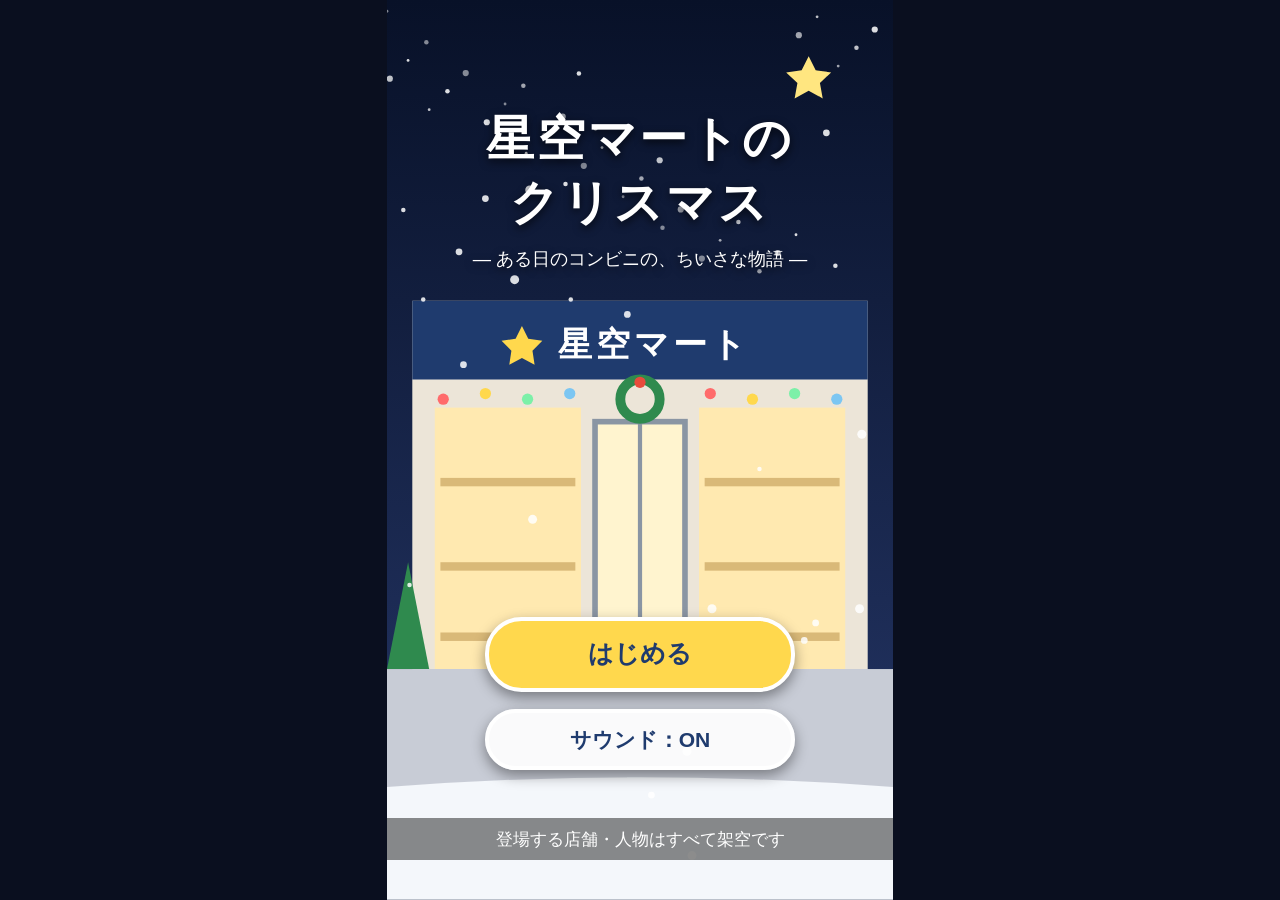
==== commit d8055178: "星空マートのクリスマス: walk-in fridge check, sold-from-case story, memo arrow, act-5 line - Act 3: single chec" ====
--- a/hoshizora-mart/index.html
+++ b/hoshizora-mart/index.html
@@ -27,6 +27,8 @@
   #chars g.ch.enter { animation: chIn .35s ease-out; }
   @keyframes chIn { from { opacity: 0; transform: translateY(12px); } }
   #chars.shake { animation: shake .4s; }
+  #chars g.ch.nod { animation: nod .9s ease-in-out; }
+  @keyframes nod { 0%,50%,100% { transform: translateY(0); } 25%,75% { transform: translateY(9px); } }
   @keyframes shake { 0%,100%{transform:translateX(0)} 20%{transform:translateX(-6px)} 40%{transform:translateX(6px)} 60%{transform:translateX(-4px)} 80%{transform:translateX(4px)} }
 
   /* 上部ボタン */
@@ -92,6 +94,9 @@
     padding: calc(var(--u) * 3) calc(var(--u) * 6); font-weight: bold; color: #222; min-height: calc(var(--u) * 22); line-height: 1.35;
   }
   .pos-sum .val.empty { color: #b0b8bf; font-weight: normal; }
+  #v-item { height: calc(var(--u) * 36); box-sizing: border-box; }
+  .memo-arrow { position: absolute; left: 0; top: 0; width: 100%; height: 100%; pointer-events: none; overflow: visible; z-index: 2; }
+  .memo { z-index: 3; }
   .pos-step { flex: 1; padding: calc(var(--u) * 4) calc(var(--u) * 10); display: flex; flex-direction: column; gap: calc(var(--u) * 5); }
   .pos-step .q { font-size: calc(var(--fu) * 12.5); font-weight: bold; color: #3d6f8c; }
   .pos-step .opts { display: flex; flex-direction: column; gap: calc(var(--u) * 4); }
@@ -115,29 +120,36 @@
     background: #3d6f8c; color: #fff; font-size: calc(var(--fu) * 15) !important; font-weight: bold; padding: calc(var(--u) * 6) 0;
   }
   .pos-send:disabled { background: #b8c4cc; color: #eef2f4; cursor: default; }
-  .ui-shelf { background: #efe7d8; }
+  .ui-shelf { background: transparent; }
   .goal { background: #fff8c4; color: #6b4a00; font-weight: bold; text-align: center; font-size: calc(var(--fu) * 12); padding: calc(var(--u) * 3) 0; }
   #text .guide { display: block; margin-top: calc(var(--u) * 4); color: #1f6f9a; font-weight: bold; font-size: calc(var(--fu) * 13.5); }
   .shelf-sign {
     position: absolute; left: calc(var(--u) * 40); right: calc(var(--u) * 40); top: calc(var(--u) * 52);
-    background: #c0392b; color: #fff; font-weight: bold; text-align: center; font-size: calc(var(--fu) * 17);
-    padding: calc(var(--u) * 6) 0; border-radius: calc(var(--u) * 8);
-  }
-  .shelf-hint { position: absolute; left: 0; right: 0; top: calc(var(--u) * 96); text-align: center; font-size: calc(var(--fu) * 12.5); color: #6b4a2a; font-weight: bold; }
+    background: #3c5a75; color: #fff; font-weight: bold; text-align: center; font-size: calc(var(--fu) * 17);
+    padding: calc(var(--u) * 6) 0; border-radius: calc(var(--u) * 8); border: calc(var(--u) * 2) solid #9fb4c6;
+  }
+  .shelf-hint { position: absolute; left: 0; right: 0; top: calc(var(--u) * 96); text-align: center; font-size: calc(var(--fu) * 12.5); color: #d6ecff; font-weight: bold; }
   .shelf {
     position: absolute; left: calc(var(--u) * 14); right: calc(var(--u) * 14); top: calc(var(--u) * 120); bottom: calc(var(--u) * 6);
-    background: #f7f1e6; border: calc(var(--u) * 8) solid #b48c62; border-radius: calc(var(--u) * 6);
+    background: rgba(6,14,24,.35); border: calc(var(--u) * 8) solid #8d9aa7; border-radius: calc(var(--u) * 6);
     display: flex; flex-direction: column; justify-content: space-around;
   }
-  .shelf-row { display: flex; justify-content: center; gap: calc(var(--u) * 10); border-bottom: calc(var(--u) * 8) solid #b48c62; padding-bottom: calc(var(--u) * 4); }
+  .shelf-row { display: flex; justify-content: center; gap: calc(var(--u) * 10); border-bottom: calc(var(--u) * 8) solid #8d9aa7; padding-bottom: calc(var(--u) * 4); }
   .shelf-row:last-child { border-bottom: none; }
   .slot { width: calc(var(--u) * 94); display: flex; flex-direction: column; align-items: center; position: relative; }
   .slot svg { width: calc(var(--u) * 80); height: calc(var(--u) * 70); display: block; }
+  .spot {
+    width: calc(var(--u) * 80); height: calc(var(--u) * 70); border-radius: calc(var(--u) * 6);
+    background: #0a1320; box-shadow: inset 0 0 calc(var(--u) * 10) rgba(0,0,0,.7); transition: background .35s, box-shadow .35s;
+  }
+  .spot.lit { background: radial-gradient(circle at 50% 35%, #f4fbff, #b9d3e6 80%); box-shadow: 0 0 calc(var(--u) * 16) rgba(190,230,255,.85); }
   .ptag {
-    width: calc(var(--u) * 86); background: #fffbe6; border: calc(var(--u) * 2) solid #b48c62; border-radius: calc(var(--u) * 6);
-    font-size: calc(var(--fu) * 13); font-weight: bold; line-height: 1.3; color: #333; padding: calc(var(--u) * 3) 0;
-  }
-  .ptag.done { border-color: #3d9b6a; background: #eaf7ef; }
+    width: calc(var(--u) * 86); background: #4a5867; border: calc(var(--u) * 2) solid #6d7d8d; border-radius: calc(var(--u) * 6);
+    font-size: calc(var(--fu) * 13); font-weight: bold; line-height: 1.3; color: #d5e0ea; padding: calc(var(--u) * 3) 0;
+    margin-top: calc(var(--u) * 3);
+  }
+  .ptag.done { border-color: #3d9b6a; background: #fffbe6; color: #333; }
+  .breath { position: absolute; right: calc(var(--u) * 4); bottom: calc(var(--u) * 4); width: calc(var(--u) * 70); height: calc(var(--u) * 90); pointer-events: none; }
   .slot .mark {
     position: absolute; top: calc(var(--u) * 4); right: calc(var(--u) * 4); width: calc(var(--u) * 26); height: calc(var(--u) * 26);
     border-radius: 50%; background: #3d9b6a; color: #fff; font-size: calc(var(--fu) * 16); font-weight: bold;
@@ -565,6 +577,24 @@
         const x = (i * 41) % 360, d = 6 + (i % 5) * 1.5, b = -((i * 0.7) % d);
         return `<circle cx="${x}" cy="-10" r="${1.6 + (i % 3) * 0.8}" opacity=".85"><animate attributeName="cy" from="-10" to="650" dur="${d}s" begin="${b}s" repeatCount="indefinite"/><animate attributeName="cx" values="${x};${x + 12};${x}" dur="${d / 2}s" begin="${b}s" repeatCount="indefinite"/></circle>`;
       }).join('')}</g>`,
+    walkin: () => `<defs><linearGradient id="wk" x1="0" y1="0" x2="0" y2="1"><stop offset="0" stop-color="#2d475c"/><stop offset="1" stop-color="#0d1824"/></linearGradient>
+        <radialGradient id="wkl" cx=".5" cy="0" r=".7"><stop offset="0" stop-color="#cfeaff" stop-opacity=".45"/><stop offset="1" stop-color="#cfeaff" stop-opacity="0"/></radialGradient></defs>
+      <rect width="360" height="640" fill="url(#wk)"/>
+      ${[30, 75, 120, 165, 210, 255, 300, 345].map(x => `<line x1="${x}" y1="0" x2="${x}" y2="640" stroke="#3d5a70" stroke-width="2" opacity=".6"/>`).join('')}
+      <rect width="360" height="300" fill="url(#wkl)"/>
+      <rect x="90" y="40" width="180" height="8" rx="4" fill="#e6f6ff"/>
+      <path d="M0,0 L70,0 Q40,18 0,46 Z M360,0 L290,0 Q320,18 360,46 Z" fill="#eaf6ff" opacity=".35"/>
+      <path d="M0,640 L0,560 Q30,590 70,640 Z M360,640 L360,560 Q330,590 290,640 Z" fill="#eaf6ff" opacity=".25"/>`,
+    case: () => `<rect width="360" height="640" fill="#f3ede2"/>${banner}${deco}
+      <rect x="18" y="98" width="324" height="336" rx="8" fill="#4d5560"/>
+      <rect x="30" y="110" width="300" height="312" fill="#e6f2f8"/><rect x="30" y="110" width="300" height="6" fill="#fff"/>
+      ${[196, 282, 368].map(y => `<rect x="30" y="${y}" width="300" height="7" fill="#9aa7b3"/><rect x="30" y="${y + 7}" width="300" height="9" fill="#ffd84d"/>`).join('')}
+      ${[[118, 196], [182, 196], [246, 196], [42, 282], [106, 282], [170, 282], [234, 282], [42, 368], [106, 368], [170, 368], [234, 368]].map(([x, y], i) =>
+        `<rect x="${x}" y="${y - 50}" width="56" height="48" rx="3" fill="#fff" stroke="#c9d6df" stroke-width="1.5"/>
+         <rect x="${x + 25}" y="${y - 50}" width="6" height="48" fill="${['#e74c3c', '#2f8a4e', '#8a5a2b'][i % 3]}"/><rect x="${x}" y="${y - 30}" width="56" height="6" fill="${['#e74c3c', '#2f8a4e', '#8a5a2b'][i % 3]}"/>`).join('')}
+      <rect x="40" y="203" width="66" height="9" fill="#fff" stroke="#c0392b" stroke-width="1"/>
+      <text x="73" y="210.5" font-size="6.5" font-weight="bold" text-anchor="middle" fill="#c0392b">アレルギー対応</text>
+      <rect x="18" y="434" width="324" height="20" fill="#3d434f"/>`,
     black: () => `<rect width="360" height="640" fill="#0a0f1f"/>`
   };
   /* ---------- 名札（導入カード） ---------- */
@@ -700,23 +730,23 @@
   N('入ったばかりのミンくんと、今日はまともに話す時間もない。'),
   { bg: 'black', show: [], bgm: null },
   N('——夕方、十六時。'),
-  { bg: 'shelf', interact: 'shelf' },
-  T('あなた', '……え？'),
-  N('棚の端から端まで見る。バックヤードの冷蔵庫も開ける。\nどこにもない。'),
-  { show: ['min'] },
-  T('あなた', 'ミンくん。予約棚のここにあった箱、知らない？'),
-  T('ミン', '白い箱、ですか。はい。さっき、お客さまに「ケーキはありますか」と聞かれました。', 'normal'),
-  T('ミン', 'ケーキの棚にあったので、お売りしました。', 'smile'),
+  { bg: 'walkin', interact: 'shelf' },
+  T('あなた', '……え？', null, { keepUi: true }),
+  { bg: 'register', show: ['min'] },
+  T('あなた', 'ミンくん。ウォークにあったアレルギー対応のケーキ、知らない？'),
+  T('ミン', '売り場が空いていたので、ウォークのケーキを、売り場の冷蔵の棚に出しました……', 'normal'),
+  N('店には、一般販売のケーキと、予約取り置き用のケーキの、2種類が届く。', { r: { min: 'komari' } }),
+  N('そのことを、ミンくんに伝えていなかった。', { r: { min: 'komari' } }),
+  { bg: 'case' },
+  N('売り場の冷蔵の棚を見に行く。\nアレルギー対応のケーキは、もう売れてしまっていた。', { r: { min: 'odoroki' } }),
   { fx: 'shake', se: 'shock' },
   N('背中を、冷たい汗がつたう。'),
   T('ミン', '……あの。だめ、でしたか？', 'odoroki'),
-  N('ミンくんは、知らなかったんだ。\n予約棚の品は、予約したお客さんのもの。ほかのお客さんには売らない。', { r: { min: 'komari' } }),
-  N('そのルールを、ミンくんに伝えていなかった。', { r: { min: 'komari' } }),
   N('忙しさを理由に、教えるのを後回しにしていたのは——自分だ。', { r: { min: 'komari' } }),
   T('あなた', 'ミンくん、聞いて。あれは予約品なんだ。今夜、予約したお客さんが受け取りに来る。', null, { r: { min: 'odoroki' } }),
   T('あなた', 'しかもアレルギー対応のケーキで、代わりがない。……ヤバいんだよ。', null, { r: { min: 'aseri' } }),
   T('ミン', '……！ ぼく、知りませんでした。すみません……。', 'aseri'),
-  T('あなた', 'ミンくんのせいじゃない。予約棚のことを伝えていなかったのは、自分だから。', null, { r: { min: 'komari' } }),
+  T('あなた', 'ミンくんのせいじゃない。予約のケーキのことを伝えていなかったのは、自分だから。', null, { r: { min: 'komari' } }),
   T('ミン', 'でも……どうしたら、いいですか。', 'komari'),
   N('普通のケーキでは、代わりにならない。\n卵も、乳も、小麦も入っている。', { r: { min: 'komari' } }),
   N('受け取りは十九時。あと、三時間しかない。', { r: { min: 'komari' } }),
@@ -795,6 +825,7 @@
   T('ミン', '……ぼく、ちゃんと覚えたいです。教えてください。', 'normal', { c: 'a4=snap' }),
   T('ミン', '一緒に待ってくれて、ありがとうございました。ぼくにも、教えてください。', 'smile', { c: 'a4=wait' }),
   T('あなた', 'うん。一つずつ、いこう。'),
+  T('あなた', '普通に売るものと、取り置きする予約のケーキの、2種類があるんだよ', null, { r: { min: 'smile' }, nod: 'min' }),
   T('あなた', 'まずは、ギフト用のクリスマスパッケージ。箱を傾けないように、両手で底を持って入れる。'),
   T('ミン', '両手で、底を持つ……。はい。', 'normal'),
   N('ミンくんは、ゆっくり、慎重に箱をパッケージに収めた。'),
@@ -803,8 +834,8 @@
   T('あなた', '最後に、セットのドリンク。予約の控えと同じものか、照らし合わせて。'),
   { se: 'beep' },
   T('ミン', '控えには、ジュースが二本。……合っています。', 'normal'),
-  T('あなた', 'それと、一番大事なこと。予約棚にあるものは、予約したお客さんのもの。ほかのお客さんには売らない。'),
-  T('ミン', '予約棚の品は、売らない。……覚えました。', 'smile'),
+  T('あなた', 'それと、一番大事なこと。ウォークの予約のケーキは、予約したお客さんのもの。ほかのお客さんには売らない。'),
+  T('ミン', 'ウォークの予約のケーキは、売らない。……覚えました。', 'smile'),
   T('ミン', '次からは、ぼくも気をつけます。', 'normal', { c: 'a4=snap' }),
   T('ミン', '次は、ぼくがほかの人にも教えます。', 'smile', { c: 'a4=wait' }),
   { bg: 'register', show: ['owner', 'parent', 'child'] },
@@ -861,7 +892,7 @@
     const c = ART.chars[id], s = scale * (c.scale || 1);
     const dim = speakerId && speakerId !== id ? ' dim' : '';
     const enter = enterIds && enterIds.includes(id) ? ' enter' : '';
-    return `<g class="ch${dim}${enter}"><g transform="translate(${xs[k]},${baseY}) scale(${s})">${ART.doll(id, st.faces[id] || 'normal')}</g></g>`;
+    return `<g class="ch${dim}${enter}" data-id="${id}"><g transform="translate(${xs[k]},${baseY}) scale(${s})">${ART.doll(id, st.faces[id] || 'normal')}</g></g>`;
   }).join('');
 }
 
@@ -903,6 +934,7 @@
   if (showTip) st.minTipDone = true;
   $('tip').style.display = showTip ? 'block' : 'none';
   drawChars();
+  st.pendingNod = step.nod || null;
   $('name').textContent = who;
   const t = $('text');
   t.classList.toggle('narr', !who);
@@ -919,6 +951,7 @@
 }
 function finishTyping() {
   clearInterval(st.typing); st.typing = null;
+  if (st.pendingNod) { const g = $('chars').querySelector(`g.ch[data-id="${st.pendingNod}"]`); if (g) g.classList.add('nod'); st.pendingNod = null; }
   $('text').textContent = st.full; $('next').style.display = 'block';
 }
 
@@ -926,6 +959,7 @@
   while (st.i < SCRIPT.length) {
     const s = SCRIPT[st.i];
     if (!check(s.c)) { st.i++; continue; }
+    if (!s.keepUi && $('ui').style.display !== 'none') hideUi();
     if ('bg' in s) $('bg').innerHTML = ART.bg(s.bg);
     if ('bgm' in s) Sound.bgm(s.bgm);
     if ('clock' in s) setClock(s.clock);
@@ -1019,16 +1053,30 @@
       <div class="pos-step" id="posStep"></div>
       <div class="pos-left">予約残数<b>残り 2</b></div>
       <button class="pos-send" id="posSend" disabled>送信</button>
-    </div>`;
+    </div><svg class="memo-arrow" id="memoArrow"></svg>`;
   u.onclick = e => { e.stopPropagation(); Sound.init(); if (st.mode === 'text') advance(); };
   uiSay('', s.lead, true, '↑ 上の画面をタップして入力しよう');
   let k = 0;
+  // 手順の見出しのそばから、メモを指す矢印（どの手順でも同じ位置）
+  const arrow = () => {
+    const a = $('memoArrow'), q = document.querySelector('#posStep .q'), m = document.querySelector('#ui .memo');
+    if (!q) { a.innerHTML = ''; return; }
+    const U = u.getBoundingClientRect(), Q = q.getBoundingClientRect(), M = m.getBoundingClientRect();
+    const sc = U.width / 360, X = v => (v - U.left) / sc, Y = v => (v - U.top) / sc;
+    a.setAttribute('viewBox', `0 0 360 ${U.height / sc}`);
+    const y0 = Y(Q.top + Q.height / 2), x0 = X(Q.left) - 2, xr = 8, yt = Y(M.bottom) + 3;
+    const path = `M${x0},${y0} L${xr},${y0} L${xr},${yt + 9}`;
+    a.innerHTML = `<path d="${path}" fill="none" stroke="#5a3d00" stroke-width="8" stroke-linejoin="round"/>
+      <path d="${path}" fill="none" stroke="#ffc21a" stroke-width="5" stroke-linejoin="round"/>
+      <path d="M${xr - 8},${yt + 12} L${xr},${yt} L${xr + 8},${yt + 12} Z" fill="#ffc21a" stroke="#5a3d00" stroke-width="1.5" stroke-linejoin="round"/>`;
+  };
   const render = () => {
     const box = $('posStep');
-    if (k >= POS_STEPS.length) { box.innerHTML = '<div class="ok">入力が終わりました</div>'; return; }
+    if (k >= POS_STEPS.length) { box.innerHTML = '<div class="ok">入力が終わりました</div>'; arrow(); return; }
     const P = POS_STEPS[k];
     box.innerHTML = `<div class="q">${P.q}</div><div class="opts${P.opts.length === 3 ? ' row' : ''}">` +
       P.opts.map(o => `<button class="opt" data-v="${o[0]}">${o[1] ? `<span class="no">${o[0]}</span>${o[1]}` : o[0]}</button>`).join('') + '</div>';
+    arrow();
     box.querySelectorAll('.opt').forEach(b => b.addEventListener('click', e => {
       e.stopPropagation();
       if (b.dataset.v !== P.ans) {
@@ -1057,26 +1105,31 @@
 const SHELF_TAGS = [['XM-0021', '17:00', 1], ['XM-0022', '18:00', 1], ['XM-0023', '18:30', 1], ['XM-0021', '19:30', 1], ['XM-0024', '19:00', 0]];
 function showShelf() {
   st.mode = 'interact'; $('tip').style.display = 'none';
-  uiSay('', '', false, '↑ 予約札をタップして、ひとつずつ確認しよう');
-  const box = `<svg viewBox="0 0 80 70"><rect x="4" y="6" width="72" height="62" rx="4" fill="#fff" stroke="#d7cdbd" stroke-width="2"/>
+  uiSay('', '', false, '↑ 予約票をタップして、ひとつずつ確認しよう');
+  const box = `<svg viewBox="0 0 80 70"><rect x="4" y="6" width="72" height="62" rx="4" fill="#fff" stroke="#c9d6df" stroke-width="2"/>
     <rect x="36" y="6" width="8" height="62" fill="#e74c3c"/><rect x="4" y="30" width="72" height="8" fill="#e74c3c"/></svg>`;
-  const none = `<svg viewBox="0 0 80 70"><rect x="4" y="6" width="72" height="62" rx="4" fill="none" stroke="#c9bba5" stroke-width="2.5" stroke-dasharray="6 5"/></svg>`;
-  const slot = (t, i) => `<div class="slot" data-i="${i}">${t[2] ? box : none}<button class="ptag">${t[0]}<br>${t[1]}</button></div>`;
+  // 確認する前は、5か所とも同じ暗い枠（中身は描かない）
+  const slot = (t, i) => `<div class="slot" data-i="${i}"><div class="spot"></div><button class="ptag">${t[0]}<br>${t[1]}</button></div>`;
   const u = $('ui'); u.className = 'ui-shelf'; u.style.display = 'block';
-  u.innerHTML = `<div class="shelf-sign">ご予約品 お渡し棚</div><div class="shelf-hint">お渡しの前に、予約の箱がそろっているか確認しよう</div>
+  u.innerHTML = `<div class="shelf-sign">ウォーク（予約品）</div><div class="shelf-hint">予約票と箱を、ひとつずつ照らし合わせよう</div>
     <div class="shelf"><div class="shelf-row">${SHELF_TAGS.slice(0, 3).map((t, i) => slot(t, i)).join('')}</div>
-      <div class="shelf-row">${SHELF_TAGS.slice(3).map((t, i) => slot(t, i + 3)).join('')}</div></div>`;
+      <div class="shelf-row">${SHELF_TAGS.slice(3).map((t, i) => slot(t, i + 3)).join('')}</div></div>
+    <svg class="breath" viewBox="0 0 70 90"><defs><filter id="bl" x="-50%" y="-50%" width="200%" height="200%"><feGaussianBlur stdDeviation="3"/></filter></defs>
+      <g filter="url(#bl)">${[0, 1, 2].map(k => `<ellipse cx="${28 + k * 6}" cy="80" rx="${13 + k * 5}" ry="${8 + k * 3}" fill="#ffffff" opacity="0">
+      <animate attributeName="cy" values="82;24" dur="3s" begin="-${k}s" repeatCount="indefinite"/>
+      <animate attributeName="opacity" values="0;.9;0" dur="3s" begin="-${k}s" repeatCount="indefinite"/></ellipse>`).join('')}</g></svg>`;
   u.onclick = e => { e.stopPropagation(); Sound.init(); if (st.mode === 'text') advance(); };
   u.querySelectorAll('.slot').forEach(el => el.querySelector('.ptag').addEventListener('click', e => {
     e.stopPropagation();
-    if (st.mode !== 'interact') return;
-    const t = SHELF_TAGS[+el.dataset.i], b = el.querySelector('.ptag');
+    if (st.mode !== 'interact') { if (st.mode === 'text') advance(); return; }
+    const t = SHELF_TAGS[+el.dataset.i], b = el.querySelector('.ptag'), spot = el.querySelector('.spot');
     if (!b.classList.contains('done')) {
       b.classList.add('done');
+      spot.classList.add('lit'); if (t[2]) spot.innerHTML = box;   // 明るくなって中身が見える
       el.insertAdjacentHTML('beforeend', `<div class="mark${t[2] ? '' : ' miss'}">${t[2] ? '✓' : '！'}</div>`);
     }
-    if (t[2]) { Sound.se('click'); uiSay('', 'ある。', false, '↑ 予約札をタップして、ひとつずつ確認しよう'); return; }
-    // XM-0024：箱がない → 次のタップで今の第三幕の流れへ
+    if (t[2]) { Sound.se('click'); uiSay('', 'ある。', false, '↑ 予約票をタップして、ひとつずつ確認しよう'); return; }
+    // XM-0024：予約票だけで箱がない → 次のタップで「……え？」
     Sound.se('shock');
     uiSay('', '……ない。', true);
     st.mode = 'text'; $('next').style.display = 'block';
@@ -1096,7 +1149,7 @@
 }
 
 function advance() {
-  if (st.mode === 'text') { if (st.typing) finishTyping(); else { hideUi(); run(); } }
+  if (st.mode === 'text') { if (st.typing) finishTyping(); else run(); }
   else if (st.mode === 'card') closeCard();
 }
 
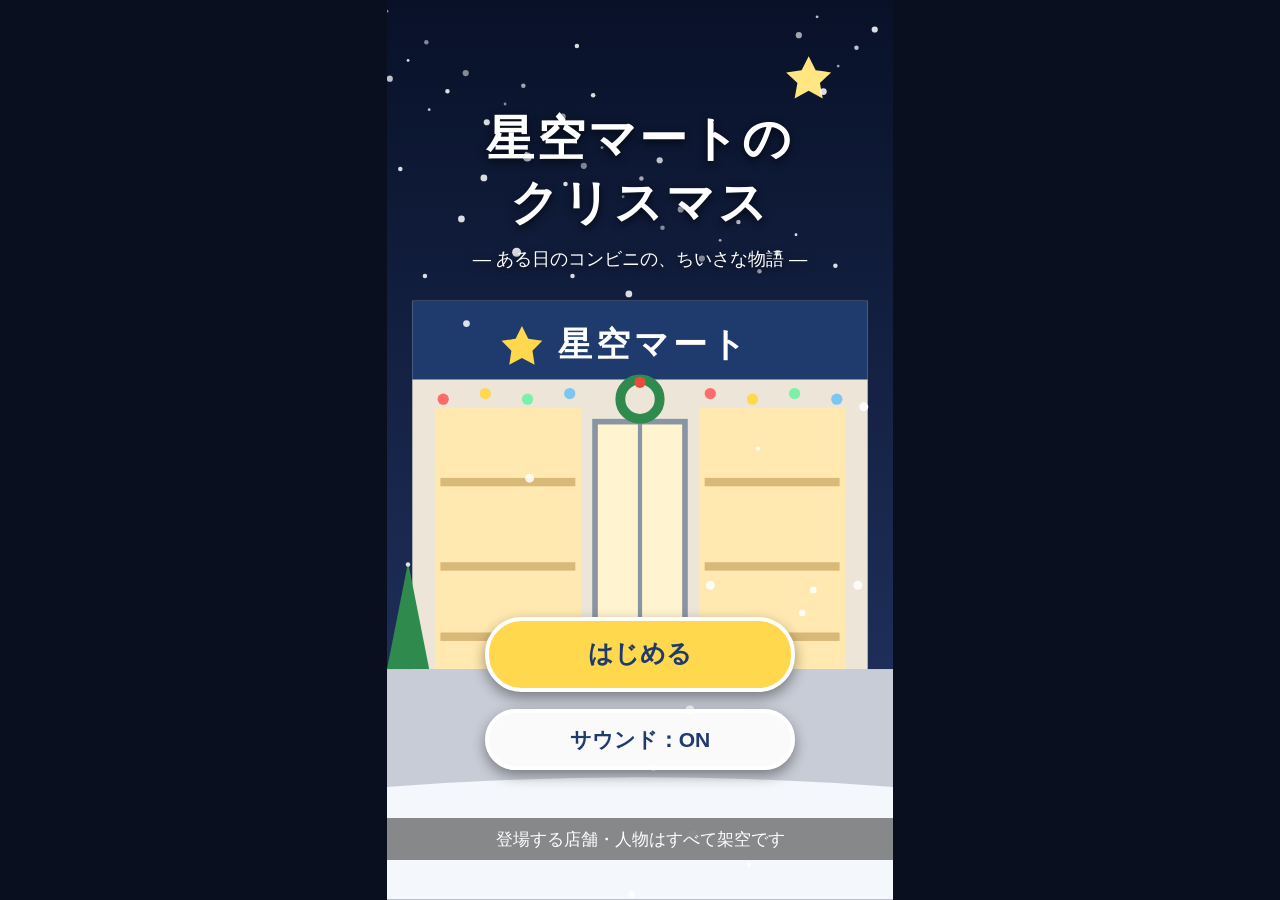
==== commit 3ad155f4: "星空マートのクリスマス: 12-slot walk-in search, sweat-scene face, act-5 prep by instruction - Walk-in: 12 reser" ====
--- a/hoshizora-mart/index.html
+++ b/hoshizora-mart/index.html
@@ -128,34 +128,72 @@
     background: #3c5a75; color: #fff; font-weight: bold; text-align: center; font-size: calc(var(--fu) * 17);
     padding: calc(var(--u) * 6) 0; border-radius: calc(var(--u) * 8); border: calc(var(--u) * 2) solid #9fb4c6;
   }
-  .shelf-hint { position: absolute; left: 0; right: 0; top: calc(var(--u) * 96); text-align: center; font-size: calc(var(--fu) * 12.5); color: #d6ecff; font-weight: bold; }
+  .shelf-hint { position: absolute; left: 0; right: 0; top: calc(var(--u) * 92); text-align: center; font-size: calc(var(--fu) * 13); color: #ffe39a; font-weight: bold; }
   .shelf {
-    position: absolute; left: calc(var(--u) * 14); right: calc(var(--u) * 14); top: calc(var(--u) * 120); bottom: calc(var(--u) * 6);
-    background: rgba(6,14,24,.35); border: calc(var(--u) * 8) solid #8d9aa7; border-radius: calc(var(--u) * 6);
+    position: absolute; left: calc(var(--u) * 12); right: calc(var(--u) * 12); top: calc(var(--u) * 114); bottom: calc(var(--u) * 4);
+    background: rgba(6,14,24,.35); border: calc(var(--u) * 6) solid #8d9aa7; border-radius: calc(var(--u) * 6);
     display: flex; flex-direction: column; justify-content: space-around;
   }
-  .shelf-row { display: flex; justify-content: center; gap: calc(var(--u) * 10); border-bottom: calc(var(--u) * 8) solid #8d9aa7; padding-bottom: calc(var(--u) * 4); }
+  .shelf-row { display: flex; justify-content: center; gap: calc(var(--u) * 8); border-bottom: calc(var(--u) * 6) solid #8d9aa7; padding: calc(var(--u) * 2) 0 calc(var(--u) * 3); }
   .shelf-row:last-child { border-bottom: none; }
-  .slot { width: calc(var(--u) * 94); display: flex; flex-direction: column; align-items: center; position: relative; }
-  .slot svg { width: calc(var(--u) * 80); height: calc(var(--u) * 70); display: block; }
+  .slot { width: calc(var(--u) * 96); display: flex; flex-direction: column; align-items: center; position: relative; }
+  .slot svg { width: 100%; height: 100%; display: block; }
   .spot {
-    width: calc(var(--u) * 80); height: calc(var(--u) * 70); border-radius: calc(var(--u) * 6);
+    width: calc(var(--u) * 84); height: calc(var(--u) * 30); border-radius: calc(var(--u) * 5);
     background: #0a1320; box-shadow: inset 0 0 calc(var(--u) * 10) rgba(0,0,0,.7); transition: background .35s, box-shadow .35s;
   }
   .spot.lit { background: radial-gradient(circle at 50% 35%, #f4fbff, #b9d3e6 80%); box-shadow: 0 0 calc(var(--u) * 16) rgba(190,230,255,.85); }
   .ptag {
-    width: calc(var(--u) * 86); background: #4a5867; border: calc(var(--u) * 2) solid #6d7d8d; border-radius: calc(var(--u) * 6);
-    font-size: calc(var(--fu) * 13); font-weight: bold; line-height: 1.3; color: #d5e0ea; padding: calc(var(--u) * 3) 0;
-    margin-top: calc(var(--u) * 3);
+    width: calc(var(--u) * 92); background: #4a5867; border: calc(var(--u) * 2) solid #6d7d8d; border-radius: calc(var(--u) * 6);
+    font-size: calc(var(--fu) * 12.5); font-weight: bold; line-height: 1.2; color: #e3ebf2; padding: calc(var(--u) * 2) 0;
+    margin-top: calc(var(--u) * 2); font-variant-numeric: tabular-nums;
   }
   .ptag.done { border-color: #3d9b6a; background: #fffbe6; color: #333; }
   .breath { position: absolute; right: calc(var(--u) * 4); bottom: calc(var(--u) * 4); width: calc(var(--u) * 70); height: calc(var(--u) * 90); pointer-events: none; }
   .slot .mark {
-    position: absolute; top: calc(var(--u) * 4); right: calc(var(--u) * 4); width: calc(var(--u) * 26); height: calc(var(--u) * 26);
-    border-radius: 50%; background: #3d9b6a; color: #fff; font-size: calc(var(--fu) * 16); font-weight: bold;
+    position: absolute; top: calc(var(--u) * -3); right: calc(var(--u) * 0); width: calc(var(--u) * 18); height: calc(var(--u) * 18);
+    border-radius: 50%; background: #3d9b6a; color: #fff; font-size: calc(var(--fu) * 11); font-weight: bold;
     display: flex; align-items: center; justify-content: center;
   }
   .slot .mark.miss { background: #d0392b; }
+  .ui-prep { background: linear-gradient(#b98a5a, #a37446); }
+  .prep-h {
+    position: absolute; left: calc(var(--u) * 8); right: calc(var(--u) * 8); top: calc(var(--u) * 46);
+    background: #1f3b6e; color: #fff; text-align: center; font-weight: bold; font-size: calc(var(--fu) * 15);
+    padding: calc(var(--u) * 6) 0; border-radius: calc(var(--u) * 10); border: calc(var(--u) * 2) solid #fff;
+  }
+  .item {
+    position: absolute; background: rgba(255,255,255,.18); border: calc(var(--u) * 2) solid rgba(255,255,255,.55);
+    border-radius: calc(var(--u) * 10); padding: calc(var(--u) * 2) 0 calc(var(--u) * 1); color: #fff; font-weight: bold;
+    font-size: calc(var(--fu) * 11); line-height: 1.2; text-shadow: 0 1px 2px rgba(0,0,0,.6); font-family: inherit;
+    transition: transform .45s, opacity .45s, left .45s, top .45s, box-shadow .2s;
+    display: flex; flex-direction: column; align-items: center; justify-content: flex-end;
+  }
+  .item svg { width: 100%; flex: 1; min-height: 0; display: block; }
+  .item.pick { box-shadow: 0 0 0 calc(var(--u) * 3) #ffd84d, 0 0 calc(var(--u) * 14) #ffd84d; z-index: 3; }
+  .item.front { transform: translateY(calc(var(--u) * -12)) scale(1.1); }
+  .item.gone { opacity: 0; pointer-events: none; }
+  .item .mark {
+    position: absolute; top: calc(var(--u) * -8); right: calc(var(--u) * -6); width: calc(var(--u) * 22); height: calc(var(--u) * 22);
+    border-radius: 50%; background: #3d9b6a; color: #fff; font-size: calc(var(--fu) * 13); display: flex; align-items: center; justify-content: center;
+    text-shadow: none; border: calc(var(--u) * 2) solid #fff;
+  }
+  .hikae {
+    position: absolute; left: calc(var(--u) * 14); top: calc(var(--u) * 320); width: calc(var(--u) * 196);
+    background: #fffef7; color: #333; border-radius: calc(var(--u) * 4); transform: rotate(-1.5deg);
+    box-shadow: 0 calc(var(--u) * 3) calc(var(--u) * 6) rgba(0,0,0,.35); padding: calc(var(--u) * 6) calc(var(--u) * 10);
+    font-size: calc(var(--fu) * 12); line-height: 1.5; white-space: nowrap;
+  }
+  .hikae b { display: block; color: #1f3b6e; font-size: calc(var(--fu) * 13); border-bottom: 1px dashed #bbb; margin-bottom: calc(var(--u) * 3); }
+  .hand {
+    position: absolute; width: calc(var(--u) * 32); height: calc(var(--u) * 32); margin: calc(var(--u) * -16) 0 0 calc(var(--u) * -16);
+    border-radius: 50%; background: #e2b48a; border: calc(var(--u) * 2) solid #b88a62; z-index: 5; pointer-events: none;
+    transition: left .45s ease-in-out, top .45s ease-in-out;
+  }
+  .hand::after {
+    content: ""; position: absolute; left: calc(var(--u) * 3); top: calc(var(--u) * -14); width: calc(var(--u) * 22); height: calc(var(--u) * 15);
+    background: #2b7f8e; border-radius: calc(var(--u) * 7) calc(var(--u) * 7) calc(var(--u) * 3) calc(var(--u) * 3);
+  }
 
   /* テキストボックス */
   #textbox {
@@ -740,7 +778,7 @@
   { bg: 'case' },
   N('売り場の冷蔵の棚を見に行く。\nアレルギー対応のケーキは、もう売れてしまっていた。', { r: { min: 'odoroki' } }),
   { fx: 'shake', se: 'shock' },
-  N('背中を、冷たい汗がつたう。'),
+  N('背中を、冷たい汗がつたう。', { r: { min: 'komari' } }),
   T('ミン', '……あの。だめ、でしたか？', 'odoroki'),
   N('忙しさを理由に、教えるのを後回しにしていたのは——自分だ。', { r: { min: 'komari' } }),
   T('あなた', 'ミンくん、聞いて。あれは予約品なんだ。今夜、予約したお客さんが受け取りに来る。', null, { r: { min: 'odoroki' } }),
@@ -826,14 +864,12 @@
   T('ミン', '一緒に待ってくれて、ありがとうございました。ぼくにも、教えてください。', 'smile', { c: 'a4=wait' }),
   T('あなた', 'うん。一つずつ、いこう。'),
   T('あなた', '普通に売るものと、取り置きする予約のケーキの、2種類があるんだよ', null, { r: { min: 'smile' }, nod: 'min' }),
-  T('あなた', 'まずは、ギフト用のクリスマスパッケージ。箱を傾けないように、両手で底を持って入れる。'),
-  T('ミン', '両手で、底を持つ……。はい。', 'normal'),
-  N('ミンくんは、ゆっくり、慎重に箱をパッケージに収めた。'),
-  T('あなた', '次は付属品の確認。ローソクは入ってる？ いちごのパックは付いてる？'),
-  T('ミン', 'ローソク、あります。いちごも、あります。', 'normal'),
-  T('あなた', '最後に、セットのドリンク。予約の控えと同じものか、照らし合わせて。'),
-  { se: 'beep' },
-  T('ミン', '控えには、ジュースが二本。……合っています。', 'normal'),
+  { interact: 'prep', part: 1 },
+  N('ミンくんは、ゆっくり、慎重に箱をパッケージに収めた。', { keepUi: true }),
+  T('あなた', '最後に、セットのドリンク。予約の控えと同じものか、照らし合わせて。', null, { keepUi: true }),
+  { interact: 'prep', part: 2, keepUi: true },
+  { se: 'beep', keepUi: true },
+  T('ミン', '控えには、麦茶。……合っています。', 'normal', { keepUi: true }),
   T('あなた', 'それと、一番大事なこと。ウォークの予約のケーキは、予約したお客さんのもの。ほかのお客さんには売らない。'),
   T('ミン', 'ウォークの予約のケーキは、売らない。……覚えました。', 'smile'),
   T('ミン', '次からは、ぼくも気をつけます。', 'normal', { c: 'a4=snap' }),
@@ -974,7 +1010,7 @@
     if (s.act || s.intro) { st.i++; showCard(s); return; }
     if (s.choice) { st.i++; showChoice(s); return; }
     if (s.end) { st.i++; showEnd(); return; }
-    if (s.interact) { st.i++; (s.interact === 'pos' ? showPos : showShelf)(s); return; }
+    if (s.interact) { st.i++; ({ pos: showPos, shelf: showShelf, prep: showPrep })[s.interact](s); return; }
     if (s.text) { st.i++; st.mode = 'text'; showText(s); return; }
     st.i++;
   }
@@ -1019,7 +1055,7 @@
 }
 
 /* ---------- 操作画面 ---------- */
-function hideUi() { const u = $('ui'); u.style.display = 'none'; u.innerHTML = ''; u.className = ''; }
+function hideUi() { const u = $('ui'); u.style.display = 'none'; u.innerHTML = ''; u.className = ''; st.prep = null; }
 // 操作中にテキストボックスへ出す一言（タイプ表示なし）
 function uiSay(who, text, log, guide) {
   clearInterval(st.typing); st.typing = null;
@@ -1102,18 +1138,21 @@
 }
 
 // 第三幕：予約棚の確認（プレイヤーが操作）
-const SHELF_TAGS = [['XM-0021', '17:00', 1], ['XM-0022', '18:00', 1], ['XM-0023', '18:30', 1], ['XM-0021', '19:30', 1], ['XM-0024', '19:00', 0]];
+// 並びはばらばら。XM-0024 はこの1枚だけ（箱がない）
+const SHELF_TAGS = [['XM-0042', '19:00', 1], ['XM-0021', '19:30', 1], ['XM-0012', '18:00', 1],
+  ['XM-0023', '20:00', 1], ['XM-0022', '19:00', 1], ['XM-0204', '19:00', 1],
+  ['XM-0021', '17:00', 1], ['XM-0024', '19:00', 0], ['XM-0042', '17:30', 1],
+  ['XM-0023', '18:30', 1], ['XM-0021', '19:00', 1], ['XM-0022', '18:00', 1]];
 function showShelf() {
   st.mode = 'interact'; $('tip').style.display = 'none';
-  uiSay('', '', false, '↑ 予約票をタップして、ひとつずつ確認しよう');
-  const box = `<svg viewBox="0 0 80 70"><rect x="4" y="6" width="72" height="62" rx="4" fill="#fff" stroke="#c9d6df" stroke-width="2"/>
-    <rect x="36" y="6" width="8" height="62" fill="#e74c3c"/><rect x="4" y="30" width="72" height="8" fill="#e74c3c"/></svg>`;
-  // 確認する前は、5か所とも同じ暗い枠（中身は描かない）
+  uiSay('', '', false, '↑ 予約票をタップして探そう');
+  const box = `<svg viewBox="0 0 84 30"><rect x="20" y="3" width="44" height="26" rx="3" fill="#fff" stroke="#c9d6df" stroke-width="1.5"/>
+    <rect x="39" y="3" width="6" height="26" fill="#e74c3c"/><rect x="20" y="13" width="44" height="5" fill="#e74c3c"/></svg>`;
+  // 確認する前は、12か所とも同じ暗い枠（中身は描かない）
   const slot = (t, i) => `<div class="slot" data-i="${i}"><div class="spot"></div><button class="ptag">${t[0]}<br>${t[1]}</button></div>`;
   const u = $('ui'); u.className = 'ui-shelf'; u.style.display = 'block';
-  u.innerHTML = `<div class="shelf-sign">ウォーク（予約品）</div><div class="shelf-hint">予約票と箱を、ひとつずつ照らし合わせよう</div>
-    <div class="shelf"><div class="shelf-row">${SHELF_TAGS.slice(0, 3).map((t, i) => slot(t, i)).join('')}</div>
-      <div class="shelf-row">${SHELF_TAGS.slice(3).map((t, i) => slot(t, i + 3)).join('')}</div></div>
+  u.innerHTML = `<div class="shelf-sign">ウォーク（予約品）</div><div class="shelf-hint">XM-0024、19:00の予約を探そう</div>
+    <div class="shelf">${[0, 3, 6, 9].map(r => `<div class="shelf-row">${SHELF_TAGS.slice(r, r + 3).map((t, i) => slot(t, r + i)).join('')}</div>`).join('')}</div>
     <svg class="breath" viewBox="0 0 70 90"><defs><filter id="bl" x="-50%" y="-50%" width="200%" height="200%"><feGaussianBlur stdDeviation="3"/></filter></defs>
       <g filter="url(#bl)">${[0, 1, 2].map(k => `<ellipse cx="${28 + k * 6}" cy="80" rx="${13 + k * 5}" ry="${8 + k * 3}" fill="#ffffff" opacity="0">
       <animate attributeName="cy" values="82;24" dur="3s" begin="-${k}s" repeatCount="indefinite"/>
@@ -1128,12 +1167,107 @@
       spot.classList.add('lit'); if (t[2]) spot.innerHTML = box;   // 明るくなって中身が見える
       el.insertAdjacentHTML('beforeend', `<div class="mark${t[2] ? '' : ' miss'}">${t[2] ? '✓' : '！'}</div>`);
     }
-    if (t[2]) { Sound.se('click'); uiSay('', 'ある。', false, '↑ 予約票をタップして、ひとつずつ確認しよう'); return; }
+    if (t[2]) { Sound.se('click'); uiSay('', 'これじゃない。', false, '↑ 予約票をタップして探そう'); return; }
     // XM-0024：予約票だけで箱がない → 次のタップで「……え？」
     Sound.se('shock');
     uiSay('', '……ない。', true);
     st.mode = 'text'; $('next').style.display = 'block';
   }));
+}
+
+// 第五幕：ケーキの準備（プレイヤーがミンくんに指示する）
+const PREP_ITEMS = {
+  cake:   { x: 14,  y: 104, w: 108, h: 88, label: 'ケーキの箱',
+    svg: `<svg viewBox="0 0 100 70"><rect x="14" y="8" width="72" height="56" rx="4" fill="#fff" stroke="#c9d6df" stroke-width="2"/><rect x="47" y="8" width="7" height="56" fill="#e74c3c"/><rect x="14" y="30" width="72" height="7" fill="#e74c3c"/><rect x="20" y="46" width="42" height="13" rx="2" fill="#ffd84d"/><text x="41" y="56" font-size="9" font-weight="bold" text-anchor="middle" fill="#333">XM-0024</text></svg>` },
+  pkg:    { x: 128, y: 104, w: 108, h: 88, label: 'ギフト用パッケージ',
+    svg: `<svg viewBox="0 0 100 70"><path d="M38,18 Q50,2 62,18" fill="none" stroke="#2f8a4e" stroke-width="4"/><rect x="18" y="18" width="64" height="48" rx="4" fill="#c0392b"/><rect x="46" y="18" width="8" height="48" fill="#2f8a4e"/><path d="M50,32 l-10,-8 0,16 Z M50,32 l10,-8 0,16 Z" fill="#ffd84d"/><circle cx="30" cy="54" r="3" fill="#fff"/><circle cx="70" cy="44" r="2.5" fill="#fff"/></svg>` },
+  candle: { x: 242, y: 104, w: 104, h: 88, label: 'ローソク',
+    svg: `<svg viewBox="0 0 100 70"><rect x="22" y="40" width="56" height="24" rx="3" fill="#f2e6d0" stroke="#c9b48f" stroke-width="2"/>${[34, 50, 66].map((x, i) => `<rect x="${x - 3}" y="14" width="6" height="28" rx="2" fill="${['#e86a5a', '#5aa9e6', '#7cc47c'][i]}"/><path d="M${x},6 q4,5 0,9 q-4,-4 0,-9 Z" fill="#ffb400"/>`).join('')}</svg>` },
+  ichigo2:{ x: 14,  y: 206, w: 92,  h: 90, label: 'いちご 2個パック',
+    svg: `<svg viewBox="0 0 100 70"><rect x="16" y="22" width="68" height="40" rx="6" fill="#eaf6ff" stroke="#9fc3dc" stroke-width="2"/>${[38, 62].map(x => `<path d="M${x},32 q-11,2 -9,14 q3,10 9,12 q6,-2 9,-12 q2,-12 -9,-14 Z" fill="#e23b3b"/><path d="M${x - 6},31 l6,-5 6,5 Z" fill="#2f8a4e"/>`).join('')}</svg>` },
+  ichigo3:{ x: 112, y: 206, w: 92,  h: 90, label: 'いちご 3個パック',
+    svg: `<svg viewBox="0 0 100 70"><rect x="10" y="22" width="80" height="40" rx="6" fill="#eaf6ff" stroke="#9fc3dc" stroke-width="2"/>${[28, 50, 72].map(x => `<path d="M${x},32 q-10,2 -8,13 q3,9 8,11 q5,-2 8,-11 q2,-11 -8,-13 Z" fill="#e23b3b"/><path d="M${x - 5},31 l5,-5 5,5 Z" fill="#2f8a4e"/>`).join('')}</svg>` },
+  mugicha:{ x: 212, y: 206, w: 44,  h: 100, label: '麦茶',
+    svg: `<svg viewBox="0 0 40 80"><rect x="14" y="4" width="12" height="8" rx="2" fill="#e8e8e8"/><path d="M12,12 h16 l4,10 v52 q0,4 -4,4 h-16 q-4,0 -4,-4 v-52 Z" fill="#d9a441" opacity=".9"/><rect x="8" y="38" width="24" height="16" fill="#fff"/><text x="20" y="49" font-size="7.5" font-weight="bold" text-anchor="middle" fill="#7a5410">麦茶</text></svg>` },
+  cola:   { x: 258, y: 206, w: 44,  h: 100, label: 'コーラ',
+    svg: `<svg viewBox="0 0 40 80"><rect x="14" y="4" width="12" height="8" rx="2" fill="#c0392b"/><path d="M12,12 h16 l4,10 v52 q0,4 -4,4 h-16 q-4,0 -4,-4 v-52 Z" fill="#3a1d12"/><rect x="8" y="38" width="24" height="16" fill="#c0392b"/></svg>` },
+  cocoa:  { x: 304, y: 206, w: 44,  h: 100, label: 'ココア',
+    svg: `<svg viewBox="0 0 40 80"><rect x="9" y="20" width="22" height="56" rx="4" fill="#8a5a2b"/><rect x="9" y="20" width="22" height="6" rx="2" fill="#c9c9c9"/><rect x="9" y="70" width="22" height="6" rx="2" fill="#c9c9c9"/><path d="M14,46 q6,-8 12,0 q-6,8 -12,0 Z" fill="#f2e6d0"/></svg>` }
+};
+const HAND_REST = [[150, 90], [210, 90]];
+function showPrep(s) {
+  st.mode = 'interact'; $('tip').style.display = 'none';
+  const u = $('ui');
+  const guide = '↑ 机の上のものをタップしよう';
+  if (s.part === 1 || !st.prep) {
+    u.className = 'ui-prep'; u.style.display = 'block';
+    u.innerHTML = `<div class="prep-h">次は何をする？ ミンくんに指示しよう</div>` +
+      Object.entries(PREP_ITEMS).map(([id, it]) => `<button class="item" data-id="${id}" style="left:calc(var(--u)*${it.x});top:calc(var(--u)*${it.y});width:calc(var(--u)*${it.w});height:calc(var(--u)*${it.h})">${it.svg}<span>${it.label}</span></button>`).join('') +
+      `<div class="hikae"><b>予約の控え</b>ケーキ　XM-0024<br>いちご　2個パック<br>ギフトドリンク　麦茶</div>
+       <div class="hand" id="handL"></div><div class="hand" id="handR"></div>`;
+    st.prep = { step: 0, sub: null, busy: false };
+    const P = st.prep;
+    const item = id => u.querySelector(`.item[data-id="${id}"]`);
+    const center = id => { const it = PREP_ITEMS[id]; return [it.x + it.w / 2, it.y + it.h / 2]; };
+    const hands = (l, r) => {
+      $('handL').style.left = `calc(var(--u)*${l[0]})`; $('handL').style.top = `calc(var(--u)*${l[1]})`;
+      $('handR').style.left = `calc(var(--u)*${r[0]})`; $('handR').style.top = `calc(var(--u)*${r[1]})`;
+    };
+    const rest = () => hands(HAND_REST[0], HAND_REST[1]);
+    const toItem = id => { const [x, y] = center(id); hands([x - 16, y], [x + 16, y]); };
+    const mark = id => { if (!item(id).querySelector('.mark')) item(id).insertAdjacentHTML('beforeend', '<div class="mark">✓</div>'); };
+    const clearPick = () => u.querySelectorAll('.item.pick, .item.front').forEach(e => e.classList.remove('pick', 'front'));
+    const ask = (text) => uiSay('ミン', text, true, guide);
+    const later = (ms, fn) => { P.busy = true; setTimeout(() => { if (st.prep === P) { P.busy = false; fn(); } }, ms); };
+    const wrong = id => { Sound.se('click'); toItem(id); ask('これは、どうしますか？'); later(500, rest); };
+    P.tap = id => {
+      if (P.busy) return;
+      if (P.sub === 'ichigo') {
+        if (id === 'ichigo2') { Sound.se('beep'); clearPick(); toItem('ichigo2'); P.sub = null; later(550, () => { mark('ichigo2'); rest(); P.step = 2; uiSay('', '', false, guide); }); }
+        else if (id === 'ichigo3') { Sound.se('click'); ask('控えと、ちがいます'); }
+        else wrong(id);
+        return;
+      }
+      if (P.sub === 'drink') {
+        if (id === 'mugicha') { Sound.se('beep'); clearPick(); toItem('mugicha'); P.sub = null;
+          later(550, () => { mark('mugicha'); rest(); P.step = 4; st.mode = 'text'; run(); }); }
+        else if (id === 'cola' || id === 'cocoa') { Sound.se('click'); ask('控えと、ちがいます'); }
+        else wrong(id);
+        return;
+      }
+      if (P.step === 0 && id === 'candle') {
+        Sound.se('beep'); toItem('candle'); later(550, () => { mark('candle'); rest(); P.step = 1; uiSay('', '', false, guide); });
+      } else if (P.step === 1 && (id === 'ichigo2' || id === 'ichigo3')) {
+        // ミンくんが2個パックと3個パックを両手に持つ
+        Sound.se('click'); P.sub = 'ichigo';
+        hands(center('ichigo2'), center('ichigo3')); item('ichigo2').classList.add('pick'); item('ichigo3').classList.add('pick');
+        ask('これはどっちですか？');
+      } else if (P.step === 2 && (id === 'cake' || id === 'pkg')) {
+        // ケーキの箱をギフト用パッケージへ
+        Sound.se('beep'); toItem('cake');
+        later(500, () => {
+          const c = item('cake'), it = PREP_ITEMS.pkg;
+          c.style.left = `calc(var(--u)*${it.x})`; c.style.top = `calc(var(--u)*${it.y})`; c.style.transform = 'scale(.5)';
+          toItem('pkg');
+          later(550, () => { c.classList.add('gone'); mark('pkg'); rest(); P.step = 3; st.mode = 'text'; run(); });
+        });
+      } else if (P.step === 3 && st.mode === 'interact' && (id === 'mugicha' || id === 'cola' || id === 'cocoa')) {
+        // ミンくんが麦茶・コーラ・ココアを前に並べる
+        Sound.se('click'); P.sub = 'drink';
+        ['mugicha', 'cola', 'cocoa'].forEach(d => item(d).classList.add('pick', 'front'));
+        hands([center('mugicha')[0], 150], [center('cocoa')[0], 150]);
+        ask('これはどっちですか？');
+      } else wrong(id);
+    };
+    u.onclick = e => { e.stopPropagation(); Sound.init(); if (st.mode === 'text') advance(); };
+    u.querySelectorAll('.item').forEach(b => b.addEventListener('click', e => {
+      e.stopPropagation();
+      if (st.mode === 'text') { advance(); return; }
+      if (st.mode === 'interact') st.prep.tap(b.dataset.id);
+    }));
+    rest();
+  }
+  uiSay('', '', false, guide);
 }
 
 function showEnd() {
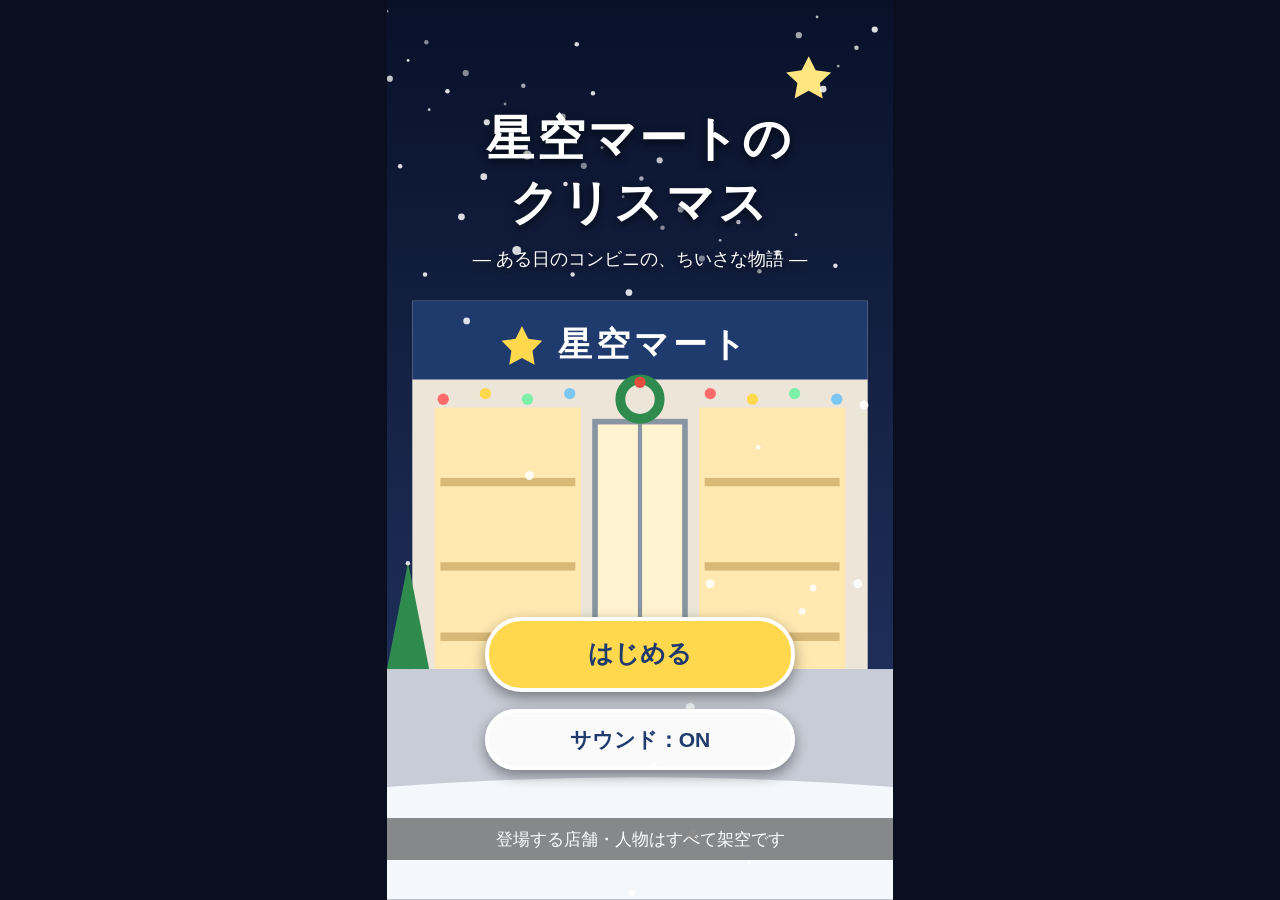
==== commit fb84fa6e: "星空マートのクリスマス: keep Min's hands off the prep heading, move breath off the slips Co-Authored-By: Claude" ====
--- a/hoshizora-mart/index.html
+++ b/hoshizora-mart/index.html
@@ -149,7 +149,7 @@
     margin-top: calc(var(--u) * 2); font-variant-numeric: tabular-nums;
   }
   .ptag.done { border-color: #3d9b6a; background: #fffbe6; color: #333; }
-  .breath { position: absolute; right: calc(var(--u) * 4); bottom: calc(var(--u) * 4); width: calc(var(--u) * 70); height: calc(var(--u) * 90); pointer-events: none; }
+  .breath { position: absolute; left: calc(var(--u) * 0); top: calc(var(--u) * 38); width: calc(var(--u) * 42); height: calc(var(--u) * 72); pointer-events: none; }
   .slot .mark {
     position: absolute; top: calc(var(--u) * -3); right: calc(var(--u) * 0); width: calc(var(--u) * 18); height: calc(var(--u) * 18);
     border-radius: 50%; background: #3d9b6a; color: #fff; font-size: calc(var(--fu) * 11); font-weight: bold;
@@ -158,7 +158,7 @@
   .slot .mark.miss { background: #d0392b; }
   .ui-prep { background: linear-gradient(#b98a5a, #a37446); }
   .prep-h {
-    position: absolute; left: calc(var(--u) * 8); right: calc(var(--u) * 8); top: calc(var(--u) * 46);
+    position: absolute; left: calc(var(--u) * 8); right: calc(var(--u) * 8); top: calc(var(--u) * 42);
     background: #1f3b6e; color: #fff; text-align: center; font-weight: bold; font-size: calc(var(--fu) * 15);
     padding: calc(var(--u) * 6) 0; border-radius: calc(var(--u) * 10); border: calc(var(--u) * 2) solid #fff;
   }
@@ -179,7 +179,7 @@
     text-shadow: none; border: calc(var(--u) * 2) solid #fff;
   }
   .hikae {
-    position: absolute; left: calc(var(--u) * 14); top: calc(var(--u) * 320); width: calc(var(--u) * 196);
+    position: absolute; left: calc(var(--u) * 14); top: calc(var(--u) * 318); width: calc(var(--u) * 196);
     background: #fffef7; color: #333; border-radius: calc(var(--u) * 4); transform: rotate(-1.5deg);
     box-shadow: 0 calc(var(--u) * 3) calc(var(--u) * 6) rgba(0,0,0,.35); padding: calc(var(--u) * 6) calc(var(--u) * 10);
     font-size: calc(var(--fu) * 12); line-height: 1.5; white-space: nowrap;
@@ -1177,24 +1177,24 @@
 
 // 第五幕：ケーキの準備（プレイヤーがミンくんに指示する）
 const PREP_ITEMS = {
-  cake:   { x: 14,  y: 104, w: 108, h: 88, label: 'ケーキの箱',
+  cake:   { x: 14,  y: 116, w: 108, h: 84, label: 'ケーキの箱',
     svg: `<svg viewBox="0 0 100 70"><rect x="14" y="8" width="72" height="56" rx="4" fill="#fff" stroke="#c9d6df" stroke-width="2"/><rect x="47" y="8" width="7" height="56" fill="#e74c3c"/><rect x="14" y="30" width="72" height="7" fill="#e74c3c"/><rect x="20" y="46" width="42" height="13" rx="2" fill="#ffd84d"/><text x="41" y="56" font-size="9" font-weight="bold" text-anchor="middle" fill="#333">XM-0024</text></svg>` },
-  pkg:    { x: 128, y: 104, w: 108, h: 88, label: 'ギフト用パッケージ',
+  pkg:    { x: 128, y: 116, w: 108, h: 84, label: 'ギフト用パッケージ',
     svg: `<svg viewBox="0 0 100 70"><path d="M38,18 Q50,2 62,18" fill="none" stroke="#2f8a4e" stroke-width="4"/><rect x="18" y="18" width="64" height="48" rx="4" fill="#c0392b"/><rect x="46" y="18" width="8" height="48" fill="#2f8a4e"/><path d="M50,32 l-10,-8 0,16 Z M50,32 l10,-8 0,16 Z" fill="#ffd84d"/><circle cx="30" cy="54" r="3" fill="#fff"/><circle cx="70" cy="44" r="2.5" fill="#fff"/></svg>` },
-  candle: { x: 242, y: 104, w: 104, h: 88, label: 'ローソク',
+  candle: { x: 242, y: 116, w: 104, h: 84, label: 'ローソク',
     svg: `<svg viewBox="0 0 100 70"><rect x="22" y="40" width="56" height="24" rx="3" fill="#f2e6d0" stroke="#c9b48f" stroke-width="2"/>${[34, 50, 66].map((x, i) => `<rect x="${x - 3}" y="14" width="6" height="28" rx="2" fill="${['#e86a5a', '#5aa9e6', '#7cc47c'][i]}"/><path d="M${x},6 q4,5 0,9 q-4,-4 0,-9 Z" fill="#ffb400"/>`).join('')}</svg>` },
-  ichigo2:{ x: 14,  y: 206, w: 92,  h: 90, label: 'いちご 2個パック',
+  ichigo2:{ x: 14,  y: 210, w: 92,  h: 88, label: 'いちご 2個パック',
     svg: `<svg viewBox="0 0 100 70"><rect x="16" y="22" width="68" height="40" rx="6" fill="#eaf6ff" stroke="#9fc3dc" stroke-width="2"/>${[38, 62].map(x => `<path d="M${x},32 q-11,2 -9,14 q3,10 9,12 q6,-2 9,-12 q2,-12 -9,-14 Z" fill="#e23b3b"/><path d="M${x - 6},31 l6,-5 6,5 Z" fill="#2f8a4e"/>`).join('')}</svg>` },
-  ichigo3:{ x: 112, y: 206, w: 92,  h: 90, label: 'いちご 3個パック',
+  ichigo3:{ x: 112, y: 210, w: 92,  h: 88, label: 'いちご 3個パック',
     svg: `<svg viewBox="0 0 100 70"><rect x="10" y="22" width="80" height="40" rx="6" fill="#eaf6ff" stroke="#9fc3dc" stroke-width="2"/>${[28, 50, 72].map(x => `<path d="M${x},32 q-10,2 -8,13 q3,9 8,11 q5,-2 8,-11 q2,-11 -8,-13 Z" fill="#e23b3b"/><path d="M${x - 5},31 l5,-5 5,5 Z" fill="#2f8a4e"/>`).join('')}</svg>` },
-  mugicha:{ x: 212, y: 206, w: 44,  h: 100, label: '麦茶',
+  mugicha:{ x: 212, y: 210, w: 44,  h: 98, label: '麦茶',
     svg: `<svg viewBox="0 0 40 80"><rect x="14" y="4" width="12" height="8" rx="2" fill="#e8e8e8"/><path d="M12,12 h16 l4,10 v52 q0,4 -4,4 h-16 q-4,0 -4,-4 v-52 Z" fill="#d9a441" opacity=".9"/><rect x="8" y="38" width="24" height="16" fill="#fff"/><text x="20" y="49" font-size="7.5" font-weight="bold" text-anchor="middle" fill="#7a5410">麦茶</text></svg>` },
-  cola:   { x: 258, y: 206, w: 44,  h: 100, label: 'コーラ',
+  cola:   { x: 258, y: 210, w: 44,  h: 98, label: 'コーラ',
     svg: `<svg viewBox="0 0 40 80"><rect x="14" y="4" width="12" height="8" rx="2" fill="#c0392b"/><path d="M12,12 h16 l4,10 v52 q0,4 -4,4 h-16 q-4,0 -4,-4 v-52 Z" fill="#3a1d12"/><rect x="8" y="38" width="24" height="16" fill="#c0392b"/></svg>` },
-  cocoa:  { x: 304, y: 206, w: 44,  h: 100, label: 'ココア',
+  cocoa:  { x: 304, y: 210, w: 44,  h: 98, label: 'ココア',
     svg: `<svg viewBox="0 0 40 80"><rect x="9" y="20" width="22" height="56" rx="4" fill="#8a5a2b"/><rect x="9" y="20" width="22" height="6" rx="2" fill="#c9c9c9"/><rect x="9" y="70" width="22" height="6" rx="2" fill="#c9c9c9"/><path d="M14,46 q6,-8 12,0 q-6,8 -12,0 Z" fill="#f2e6d0"/></svg>` }
 };
-const HAND_REST = [[150, 90], [210, 90]];
+const HAND_REST = [[150, 98], [210, 98]];
 function showPrep(s) {
   st.mode = 'interact'; $('tip').style.display = 'none';
   const u = $('ui');
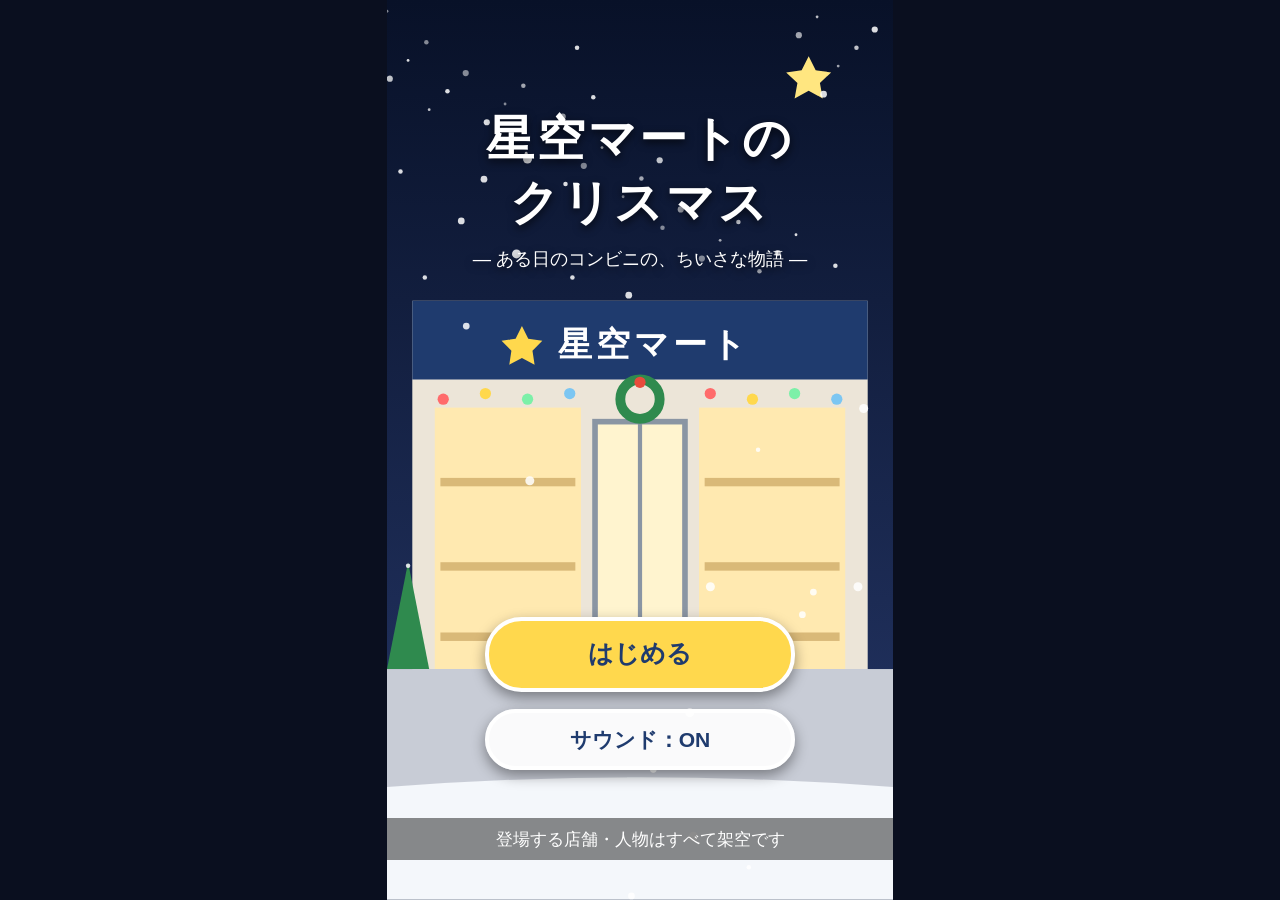
==== commit 17034dc9: "星空マートのクリスマス: show what to do next after a wrong pick in the act-5 prep The correct order was never s" ====
--- a/hoshizora-mart/index.html
+++ b/hoshizora-mart/index.html
@@ -1217,21 +1217,29 @@
     const toItem = id => { const [x, y] = center(id); hands([x - 16, y], [x + 16, y]); };
     const mark = id => { if (!item(id).querySelector('.mark')) item(id).insertAdjacentHTML('beforeend', '<div class="mark">✓</div>'); };
     const clearPick = () => u.querySelectorAll('.item.pick, .item.front').forEach(e => e.classList.remove('pick', 'front'));
-    const ask = (text) => uiSay('ミン', text, true, guide);
+    const ask = (text, hint) => uiSay('ミン', text, true, hint || guide);
+    // 間違えたときに出す「次にやること」
+    const HINTS = ['↑ まずは、ローソクがそろっているか確認しよう', '↑ 次は、付属のいちごを選ぼう',
+      '↑ 次は、ケーキの箱をギフト用パッケージに入れよう', '↑ 最後は、ギフトドリンクを選ぼう'];
+    const SUB_HINTS = { ichigo: '↑ 2個パックか3個パックをタップしよう', drink: '↑ 麦茶・コーラ・ココアのどれかをタップしよう' };
+    const KOE = '↑ 予約の控えを見てみよう';
     const later = (ms, fn) => { P.busy = true; setTimeout(() => { if (st.prep === P) { P.busy = false; fn(); } }, ms); };
-    const wrong = id => { Sound.se('click'); toItem(id); ask('これは、どうしますか？'); later(500, rest); };
+    const wrong = id => {
+      Sound.se('click'); ask('これは、どうしますか？', P.sub ? SUB_HINTS[P.sub] : HINTS[P.step]);
+      if (!P.sub) { toItem(id); later(500, rest); }   // 両手で持っている間は手を離さない
+    };
     P.tap = id => {
       if (P.busy) return;
       if (P.sub === 'ichigo') {
         if (id === 'ichigo2') { Sound.se('beep'); clearPick(); toItem('ichigo2'); P.sub = null; later(550, () => { mark('ichigo2'); rest(); P.step = 2; uiSay('', '', false, guide); }); }
-        else if (id === 'ichigo3') { Sound.se('click'); ask('控えと、ちがいます'); }
+        else if (id === 'ichigo3') { Sound.se('click'); ask('控えと、ちがいます', KOE); }
         else wrong(id);
         return;
       }
       if (P.sub === 'drink') {
         if (id === 'mugicha') { Sound.se('beep'); clearPick(); toItem('mugicha'); P.sub = null;
           later(550, () => { mark('mugicha'); rest(); P.step = 4; st.mode = 'text'; run(); }); }
-        else if (id === 'cola' || id === 'cocoa') { Sound.se('click'); ask('控えと、ちがいます'); }
+        else if (id === 'cola' || id === 'cocoa') { Sound.se('click'); ask('控えと、ちがいます', KOE); }
         else wrong(id);
         return;
       }
